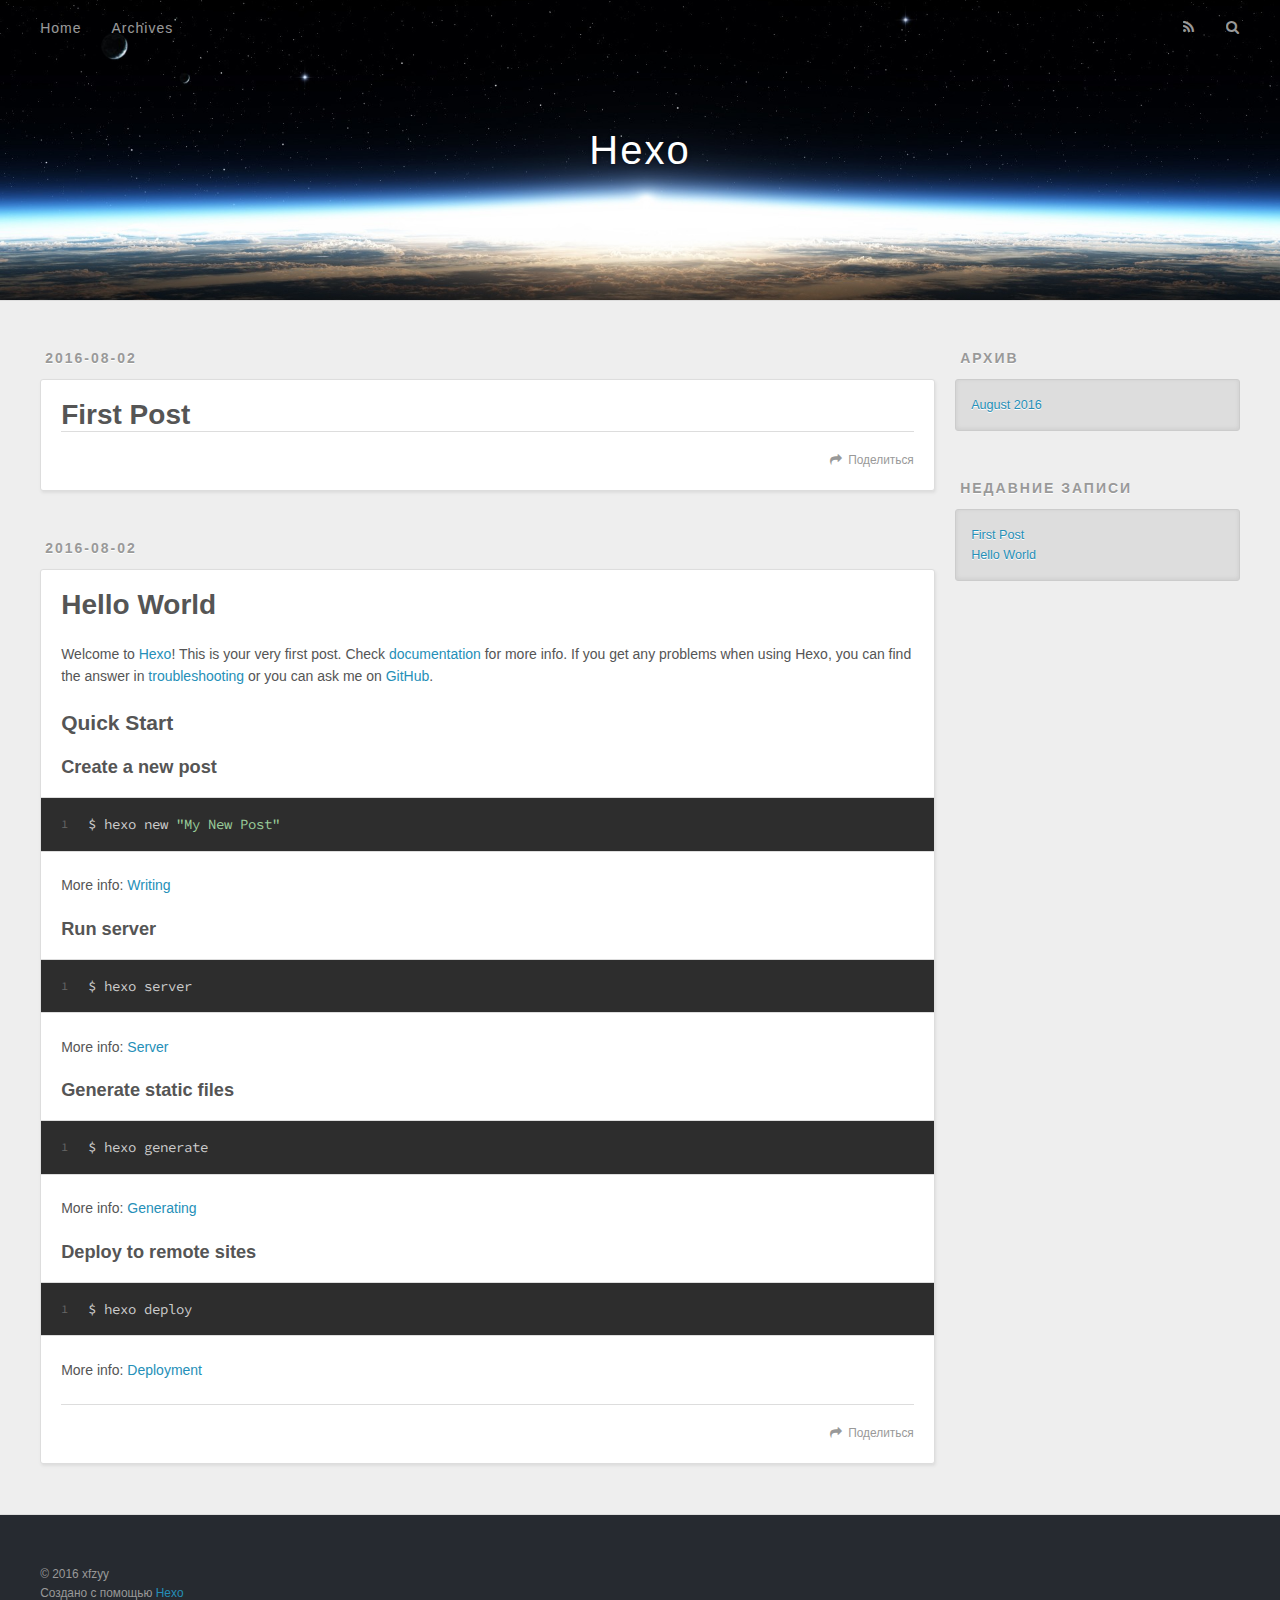
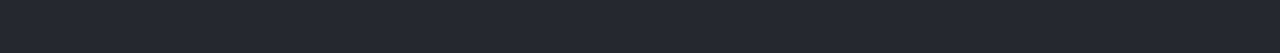
==== index.html @ 2593dc62 "Site updated: 2016-08-02 13:58:23" ====
<!DOCTYPE html>
<html>
<head>
  <meta charset="utf-8">
  
  <title>Hexo</title>
  <meta name="viewport" content="width=device-width, initial-scale=1, maximum-scale=1">
  <meta property="og:type" content="website">
<meta property="og:title" content="Hexo">
<meta property="og:url" content="http://yoursite.com/index.html">
<meta property="og:site_name" content="Hexo">
<meta name="twitter:card" content="summary">
<meta name="twitter:title" content="Hexo">
  
    <link rel="alternate" href="/atom.xml" title="Hexo" type="application/atom+xml">
  
  
    <link rel="icon" href="/favicon.png">
  
  
    <link href="//fonts.googleapis.com/css?family=Source+Code+Pro" rel="stylesheet" type="text/css">
  
  <link rel="stylesheet" href="/css/style.css">
  

</head>

<body>
  <div id="container">
    <div id="wrap">
      <header id="header">
  <div id="banner"></div>
  <div id="header-outer" class="outer">
    <div id="header-title" class="inner">
      <h1 id="logo-wrap">
        <a href="/" id="logo">Hexo</a>
      </h1>
      
    </div>
    <div id="header-inner" class="inner">
      <nav id="main-nav">
        <a id="main-nav-toggle" class="nav-icon"></a>
        
          <a class="main-nav-link" href="/">Home</a>
        
          <a class="main-nav-link" href="/archives">Archives</a>
        
      </nav>
      <nav id="sub-nav">
        
          <a id="nav-rss-link" class="nav-icon" href="/atom.xml" title="RSS-каналы"></a>
        
        <a id="nav-search-btn" class="nav-icon" title="Поиск"></a>
      </nav>
      <div id="search-form-wrap">
        <form action="//google.com/search" method="get" accept-charset="UTF-8" class="search-form"><input type="search" name="q" results="0" class="search-form-input" placeholder="Search"><button type="submit" class="search-form-submit">&#xF002;</button><input type="hidden" name="sitesearch" value="http://yoursite.com"></form>
      </div>
    </div>
  </div>
</header>
      <div class="outer">
        <section id="main">
  
    <article id="post-First-Post" class="article article-type-post" itemscope itemprop="blogPost">
  <div class="article-meta">
    <a href="/2016/08/02/First-Post/" class="article-date">
  <time datetime="2016-08-02T05:34:43.000Z" itemprop="datePublished">2016-08-02</time>
</a>
    
  </div>
  <div class="article-inner">
    
    
      <header class="article-header">
        
  
    <h1 itemprop="name">
      <a class="article-title" href="/2016/08/02/First-Post/">First Post</a>
    </h1>
  

      </header>
    
    <div class="article-entry" itemprop="articleBody">
      
        
      
    </div>
    <footer class="article-footer">
      <a data-url="http://yoursite.com/2016/08/02/First-Post/" data-id="cird1o08x00008ggmt2w1hhqx" class="article-share-link">Поделиться</a>
      
      
    </footer>
  </div>
  
</article>


  
    <article id="post-hello-world" class="article article-type-post" itemscope itemprop="blogPost">
  <div class="article-meta">
    <a href="/2016/08/02/hello-world/" class="article-date">
  <time datetime="2016-08-02T00:41:27.479Z" itemprop="datePublished">2016-08-02</time>
</a>
    
  </div>
  <div class="article-inner">
    
    
      <header class="article-header">
        
  
    <h1 itemprop="name">
      <a class="article-title" href="/2016/08/02/hello-world/">Hello World</a>
    </h1>
  

      </header>
    
    <div class="article-entry" itemprop="articleBody">
      
        <p>Welcome to <a href="https://hexo.io/" target="_blank" rel="external">Hexo</a>! This is your very first post. Check <a href="https://hexo.io/docs/" target="_blank" rel="external">documentation</a> for more info. If you get any problems when using Hexo, you can find the answer in <a href="https://hexo.io/docs/troubleshooting.html" target="_blank" rel="external">troubleshooting</a> or you can ask me on <a href="https://github.com/hexojs/hexo/issues" target="_blank" rel="external">GitHub</a>.</p>
<h2 id="Quick-Start"><a href="#Quick-Start" class="headerlink" title="Quick Start"></a>Quick Start</h2><h3 id="Create-a-new-post"><a href="#Create-a-new-post" class="headerlink" title="Create a new post"></a>Create a new post</h3><figure class="highlight bash"><table><tr><td class="gutter"><pre><div class="line">1</div></pre></td><td class="code"><pre><div class="line">$ hexo new <span class="string">"My New Post"</span></div></pre></td></tr></table></figure>
<p>More info: <a href="https://hexo.io/docs/writing.html" target="_blank" rel="external">Writing</a></p>
<h3 id="Run-server"><a href="#Run-server" class="headerlink" title="Run server"></a>Run server</h3><figure class="highlight bash"><table><tr><td class="gutter"><pre><div class="line">1</div></pre></td><td class="code"><pre><div class="line">$ hexo server</div></pre></td></tr></table></figure>
<p>More info: <a href="https://hexo.io/docs/server.html" target="_blank" rel="external">Server</a></p>
<h3 id="Generate-static-files"><a href="#Generate-static-files" class="headerlink" title="Generate static files"></a>Generate static files</h3><figure class="highlight bash"><table><tr><td class="gutter"><pre><div class="line">1</div></pre></td><td class="code"><pre><div class="line">$ hexo generate</div></pre></td></tr></table></figure>
<p>More info: <a href="https://hexo.io/docs/generating.html" target="_blank" rel="external">Generating</a></p>
<h3 id="Deploy-to-remote-sites"><a href="#Deploy-to-remote-sites" class="headerlink" title="Deploy to remote sites"></a>Deploy to remote sites</h3><figure class="highlight bash"><table><tr><td class="gutter"><pre><div class="line">1</div></pre></td><td class="code"><pre><div class="line">$ hexo deploy</div></pre></td></tr></table></figure>
<p>More info: <a href="https://hexo.io/docs/deployment.html" target="_blank" rel="external">Deployment</a></p>

      
    </div>
    <footer class="article-footer">
      <a data-url="http://yoursite.com/2016/08/02/hello-world/" data-id="cird1o09800018ggmag39aeqq" class="article-share-link">Поделиться</a>
      
      
    </footer>
  </div>
  
</article>


  

</section>
        
          <aside id="sidebar">
  
    

  
    

  
    
  
    
  <div class="widget-wrap">
    <h3 class="widget-title">Архив</h3>
    <div class="widget">
      <ul class="archive-list"><li class="archive-list-item"><a class="archive-list-link" href="/archives/2016/08/">August 2016</a></li></ul>
    </div>
  </div>


  
    
  <div class="widget-wrap">
    <h3 class="widget-title">Недавние записи</h3>
    <div class="widget">
      <ul>
        
          <li>
            <a href="/2016/08/02/First-Post/">First Post</a>
          </li>
        
          <li>
            <a href="/2016/08/02/hello-world/">Hello World</a>
          </li>
        
      </ul>
    </div>
  </div>

  
</aside>
        
      </div>
      <footer id="footer">
  
  <div class="outer">
    <div id="footer-info" class="inner">
      &copy; 2016 xfzyy<br>
      Создано с помощью <a href="http://hexo.io/" target="_blank">Hexo</a>
    </div>
  </div>
</footer>
    </div>
    <nav id="mobile-nav">
  
    <a href="/" class="mobile-nav-link">Home</a>
  
    <a href="/archives" class="mobile-nav-link">Archives</a>
  
</nav>
    

<script src="//ajax.googleapis.com/ajax/libs/jquery/2.0.3/jquery.min.js"></script>


  <link rel="stylesheet" href="/fancybox/jquery.fancybox.css">
  <script src="/fancybox/jquery.fancybox.pack.js"></script>


<script src="/js/script.js"></script>

  </div>
</body>
</html>
---- css/style.css ----
body {
  width: 100%;
}
body:before,
body:after {
  content: "";
  display: table;
}
body:after {
  clear: both;
}
html,
body,
div,
span,
applet,
object,
iframe,
h1,
h2,
h3,
h4,
h5,
h6,
p,
blockquote,
pre,
a,
abbr,
acronym,
address,
big,
cite,
code,
del,
dfn,
em,
img,
ins,
kbd,
q,
s,
samp,
small,
strike,
strong,
sub,
sup,
tt,
var,
dl,
dt,
dd,
ol,
ul,
li,
fieldset,
form,
label,
legend,
table,
caption,
tbody,
tfoot,
thead,
tr,
th,
td {
  margin: 0;
  padding: 0;
  border: 0;
  outline: 0;
  font-weight: inherit;
  font-style: inherit;
  font-family: inherit;
  font-size: 100%;
  vertical-align: baseline;
}
body {
  line-height: 1;
  color: #000;
  background: #fff;
}
ol,
ul {
  list-style: none;
}
table {
  border-collapse: separate;
  border-spacing: 0;
  vertical-align: middle;
}
caption,
th,
td {
  text-align: left;
  font-weight: normal;
  vertical-align: middle;
}
a img {
  border: none;
}
input,
button {
  margin: 0;
  padding: 0;
}
input::-moz-focus-inner,
button::-moz-focus-inner {
  border: 0;
  padding: 0;
}
@font-face {
  font-family: FontAwesome;
  font-style: normal;
  font-weight: normal;
  src: url("fonts/fontawesome-webfont.eot?v=#4.0.3");
  src: url("fonts/fontawesome-webfont.eot?#iefix&v=#4.0.3") format("embedded-opentype"), url("fonts/fontawesome-webfont.woff?v=#4.0.3") format("woff"), url("fonts/fontawesome-webfont.ttf?v=#4.0.3") format("truetype"), url("fonts/fontawesome-webfont.svg#fontawesomeregular?v=#4.0.3") format("svg");
}
html,
body,
#container {
  height: 100%;
}
body {
  background: #eee;
  font: 14px "Helvetica Neue", Helvetica, Arial, sans-serif;
  -webkit-text-size-adjust: 100%;
}
.outer {
  max-width: 1220px;
  margin: 0 auto;
  padding: 0 20px;
}
.outer:before,
.outer:after {
  content: "";
  display: table;
}
.outer:after {
  clear: both;
}
.inner {
  display: inline;
  float: left;
  width: 98.33333333333333%;
  margin: 0 0.833333333333333%;
}
.left,
.alignleft {
  float: left;
}
.right,
.alignright {
  float: right;
}
.clear {
  clear: both;
}
#container {
  position: relative;
}
.mobile-nav-on {
  overflow: hidden;
}
#wrap {
  height: 100%;
  width: 100%;
  position: absolute;
  top: 0;
  left: 0;
  -webkit-transition: 0.2s ease-out;
  -moz-transition: 0.2s ease-out;
  -ms-transition: 0.2s ease-out;
  transition: 0.2s ease-out;
  z-index: 1;
  background: #eee;
}
.mobile-nav-on #wrap {
  left: 280px;
}
@media screen and (min-width: 768px) {
  #main {
    display: inline;
    float: left;
    width: 73.33333333333333%;
    margin: 0 0.833333333333333%;
  }
}
.article-date,
.article-category-link,
.archive-year,
.widget-title {
  text-decoration: none;
  text-transform: uppercase;
  letter-spacing: 2px;
  color: #999;
  margin-bottom: 1em;
  margin-left: 5px;
  line-height: 1em;
  text-shadow: 0 1px #fff;
  font-weight: bold;
}
.article-inner,
.archive-article-inner {
  background: #fff;
  -webkit-box-shadow: 1px 2px 3px #ddd;
  box-shadow: 1px 2px 3px #ddd;
  border: 1px solid #ddd;
  -webkit-border-radius: 3px;
  border-radius: 3px;
}
.article-entry h1,
.widget h1 {
  font-size: 2em;
}
.article-entry h2,
.widget h2 {
  font-size: 1.5em;
}
.article-entry h3,
.widget h3 {
  font-size: 1.3em;
}
.article-entry h4,
.widget h4 {
  font-size: 1.2em;
}
.article-entry h5,
.widget h5 {
  font-size: 1em;
}
.article-entry h6,
.widget h6 {
  font-size: 1em;
  color: #999;
}
.article-entry hr,
.widget hr {
  border: 1px dashed #ddd;
}
.article-entry strong,
.widget strong {
  font-weight: bold;
}
.article-entry em,
.widget em,
.article-entry cite,
.widget cite {
  font-style: italic;
}
.article-entry sup,
.widget sup,
.article-entry sub,
.widget sub {
  font-size: 0.75em;
  line-height: 0;
  position: relative;
  vertical-align: baseline;
}
.article-entry sup,
.widget sup {
  top: -0.5em;
}
.article-entry sub,
.widget sub {
  bottom: -0.2em;
}
.article-entry small,
.widget small {
  font-size: 0.85em;
}
.article-entry acronym,
.widget acronym,
.article-entry abbr,
.widget abbr {
  border-bottom: 1px dotted;
}
.article-entry ul,
.widget ul,
.article-entry ol,
.widget ol,
.article-entry dl,
.widget dl {
  margin: 0 20px;
  line-height: 1.6em;
}
.article-entry ul ul,
.widget ul ul,
.article-entry ol ul,
.widget ol ul,
.article-entry ul ol,
.widget ul ol,
.article-entry ol ol,
.widget ol ol {
  margin-top: 0;
  margin-bottom: 0;
}
.article-entry ul,
.widget ul {
  list-style: disc;
}
.article-entry ol,
.widget ol {
  list-style: decimal;
}
.article-entry dt,
.widget dt {
  font-weight: bold;
}
#header {
  height: 300px;
  position: relative;
  border-bottom: 1px solid #ddd;
}
#header:before,
#header:after {
  content: "";
  position: absolute;
  left: 0;
  right: 0;
  height: 40px;
}
#header:before {
  top: 0;
  background: -webkit-linear-gradient(rgba(0,0,0,0.2), transparent);
  background: -moz-linear-gradient(rgba(0,0,0,0.2), transparent);
  background: -ms-linear-gradient(rgba(0,0,0,0.2), transparent);
  background: linear-gradient(rgba(0,0,0,0.2), transparent);
}
#header:after {
  bottom: 0;
  background: -webkit-linear-gradient(transparent, rgba(0,0,0,0.2));
  background: -moz-linear-gradient(transparent, rgba(0,0,0,0.2));
  background: -ms-linear-gradient(transparent, rgba(0,0,0,0.2));
  background: linear-gradient(transparent, rgba(0,0,0,0.2));
}
#header-outer {
  height: 100%;
  position: relative;
}
#header-inner {
  position: relative;
  overflow: hidden;
}
#banner {
  position: absolute;
  top: 0;
  left: 0;
  width: 100%;
  height: 100%;
  background: url("images/banner.jpg") center #000;
  -webkit-background-size: cover;
  -moz-background-size: cover;
  background-size: cover;
  z-index: -1;
}
#header-title {
  text-align: center;
  height: 40px;
  position: absolute;
  top: 50%;
  left: 0;
  margin-top: -20px;
}
#logo,
#subtitle {
  text-decoration: none;
  color: #fff;
  font-weight: 300;
  text-shadow: 0 1px 4px rgba(0,0,0,0.3);
}
#logo {
  font-size: 40px;
  line-height: 40px;
  letter-spacing: 2px;
}
#subtitle {
  font-size: 16px;
  line-height: 16px;
  letter-spacing: 1px;
}
#subtitle-wrap {
  margin-top: 16px;
}
#main-nav {
  float: left;
  margin-left: -15px;
}
.nav-icon,
.main-nav-link {
  float: left;
  color: #fff;
  opacity: 0.6;
  text-decoration: none;
  text-shadow: 0 1px rgba(0,0,0,0.2);
  -webkit-transition: opacity 0.2s;
  -moz-transition: opacity 0.2s;
  -ms-transition: opacity 0.2s;
  transition: opacity 0.2s;
  display: block;
  padding: 20px 15px;
}
.nav-icon:hover,
.main-nav-link:hover {
  opacity: 1;
}
.nav-icon {
  font-family: FontAwesome;
  text-align: center;
  font-size: 14px;
  width: 14px;
  height: 14px;
  padding: 20px 15px;
  position: relative;
  cursor: pointer;
}
.main-nav-link {
  font-weight: 300;
  letter-spacing: 1px;
}
@media screen and (max-width: 479px) {
  .main-nav-link {
    display: none;
  }
}
#main-nav-toggle {
  display: none;
}
#main-nav-toggle:before {
  content: "\f0c9";
}
@media screen and (max-width: 479px) {
  #main-nav-toggle {
    display: block;
  }
}
#sub-nav {
  float: right;
  margin-right: -15px;
}
#nav-rss-link:before {
  content: "\f09e";
}
#nav-search-btn:before {
  content: "\f002";
}
#search-form-wrap {
  position: absolute;
  top: 15px;
  width: 150px;
  height: 30px;
  right: -150px;
  opacity: 0;
  -webkit-transition: 0.2s ease-out;
  -moz-transition: 0.2s ease-out;
  -ms-transition: 0.2s ease-out;
  transition: 0.2s ease-out;
}
#search-form-wrap.on {
  opacity: 1;
  right: 0;
}
@media screen and (max-width: 479px) {
  #search-form-wrap {
    width: 100%;
    right: -100%;
  }
}
.search-form {
  position: absolute;
  top: 0;
  left: 0;
  right: 0;
  background: #fff;
  padding: 5px 15px;
  -webkit-border-radius: 15px;
  border-radius: 15px;
  -webkit-box-shadow: 0 0 10px rgba(0,0,0,0.3);
  box-shadow: 0 0 10px rgba(0,0,0,0.3);
}
.search-form-input {
  border: none;
  background: none;
  color: #555;
  width: 100%;
  font: 13px "Helvetica Neue", Helvetica, Arial, sans-serif;
  outline: none;
}
.search-form-input::-webkit-search-results-decoration,
.search-form-input::-webkit-search-cancel-button {
  -webkit-appearance: none;
}
.search-form-submit {
  position: absolute;
  top: 50%;
  right: 10px;
  margin-top: -7px;
  font: 13px FontAwesome;
  border: none;
  background: none;
  color: #bbb;
  cursor: pointer;
}
.search-form-submit:hover,
.search-form-submit:focus {
  color: #777;
}
.article {
  margin: 50px 0;
}
.article-inner {
  overflow: hidden;
}
.article-meta:before,
.article-meta:after {
  content: "";
  display: table;
}
.article-meta:after {
  clear: both;
}
.article-date {
  float: left;
}
.article-category {
  float: left;
  line-height: 1em;
  color: #ccc;
  text-shadow: 0 1px #fff;
  margin-left: 8px;
}
.article-category:before {
  content: "\2022";
}
.article-category-link {
  margin: 0 12px 1em;
}
.article-header {
  padding: 20px 20px 0;
}
.article-title {
  text-decoration: none;
  font-size: 2em;
  font-weight: bold;
  color: #555;
  line-height: 1.1em;
  -webkit-transition: color 0.2s;
  -moz-transition: color 0.2s;
  -ms-transition: color 0.2s;
  transition: color 0.2s;
}
a.article-title:hover {
  color: #258fb8;
}
.article-entry {
  color: #555;
  padding: 0 20px;
}
.article-entry:before,
.article-entry:after {
  content: "";
  display: table;
}
.article-entry:after {
  clear: both;
}
.article-entry p,
.article-entry table {
  line-height: 1.6em;
  margin: 1.6em 0;
}
.article-entry h1,
.article-entry h2,
.article-entry h3,
.article-entry h4,
.article-entry h5,
.article-entry h6 {
  font-weight: bold;
}
.article-entry h1,
.article-entry h2,
.article-entry h3,
.article-entry h4,
.article-entry h5,
.article-entry h6 {
  line-height: 1.1em;
  margin: 1.1em 0;
}
.article-entry a {
  color: #258fb8;
  text-decoration: none;
}
.article-entry a:hover {
  text-decoration: underline;
}
.article-entry ul,
.article-entry ol,
.article-entry dl {
  margin-top: 1.6em;
  margin-bottom: 1.6em;
}
.article-entry img,
.article-entry video {
  max-width: 100%;
  height: auto;
  display: block;
  margin: auto;
}
.article-entry iframe {
  border: none;
}
.article-entry table {
  width: 100%;
  border-collapse: collapse;
  border-spacing: 0;
}
.article-entry th {
  font-weight: bold;
  border-bottom: 3px solid #ddd;
  padding-bottom: 0.5em;
}
.article-entry td {
  border-bottom: 1px solid #ddd;
  padding: 10px 0;
}
.article-entry blockquote {
  font-family: Georgia, "Times New Roman", serif;
  font-size: 1.4em;
  margin: 1.6em 20px;
  text-align: center;
}
.article-entry blockquote footer {
  font-size: 14px;
  margin: 1.6em 0;
  font-family: "Helvetica Neue", Helvetica, Arial, sans-serif;
}
.article-entry blockquote footer cite:before {
  content: "—";
  padding: 0 0.5em;
}
.article-entry .pullquote {
  text-align: left;
  width: 45%;
  margin: 0;
}
.article-entry .pullquote.left {
  margin-left: 0.5em;
  margin-right: 1em;
}
.article-entry .pullquote.right {
  margin-right: 0.5em;
  margin-left: 1em;
}
.article-entry .caption {
  color: #999;
  display: block;
  font-size: 0.9em;
  margin-top: 0.5em;
  position: relative;
  text-align: center;
}
.article-entry .video-container {
  position: relative;
  padding-top: 56.25%;
  height: 0;
  overflow: hidden;
}
.article-entry .video-container iframe,
.article-entry .video-container object,
.article-entry .video-container embed {
  position: absolute;
  top: 0;
  left: 0;
  width: 100%;
  height: 100%;
  margin-top: 0;
}
.article-more-link a {
  display: inline-block;
  line-height: 1em;
  padding: 6px 15px;
  -webkit-border-radius: 15px;
  border-radius: 15px;
  background: #eee;
  color: #999;
  text-shadow: 0 1px #fff;
  text-decoration: none;
}
.article-more-link a:hover {
  background: #258fb8;
  color: #fff;
  text-decoration: none;
  text-shadow: 0 1px #1e7293;
}
.article-footer {
  font-size: 0.85em;
  line-height: 1.6em;
  border-top: 1px solid #ddd;
  padding-top: 1.6em;
  margin: 0 20px 20px;
}
.article-footer:before,
.article-footer:after {
  content: "";
  display: table;
}
.article-footer:after {
  clear: both;
}
.article-footer a {
  color: #999;
  text-decoration: none;
}
.article-footer a:hover {
  color: #555;
}
.article-tag-list-item {
  float: left;
  margin-right: 10px;
}
.article-tag-list-link:before {
  content: "#";
}
.article-comment-link {
  float: right;
}
.article-comment-link:before {
  content: "\f075";
  font-family: FontAwesome;
  padding-right: 8px;
}
.article-share-link {
  cursor: pointer;
  float: right;
  margin-left: 20px;
}
.article-share-link:before {
  content: "\f064";
  font-family: FontAwesome;
  padding-right: 6px;
}
#article-nav {
  position: relative;
}
#article-nav:before,
#article-nav:after {
  content: "";
  display: table;
}
#article-nav:after {
  clear: both;
}
@media screen and (min-width: 768px) {
  #article-nav {
    margin: 50px 0;
  }
  #article-nav:before {
    width: 8px;
    height: 8px;
    position: absolute;
    top: 50%;
    left: 50%;
    margin-top: -4px;
    margin-left: -4px;
    content: "";
    -webkit-border-radius: 50%;
    border-radius: 50%;
    background: #ddd;
    -webkit-box-shadow: 0 1px 2px #fff;
    box-shadow: 0 1px 2px #fff;
  }
}
.article-nav-link-wrap {
  text-decoration: none;
  text-shadow: 0 1px #fff;
  color: #999;
  -webkit-box-sizing: border-box;
  -moz-box-sizing: border-box;
  box-sizing: border-box;
  margin-top: 50px;
  text-align: center;
  display: block;
}
.article-nav-link-wrap:hover {
  color: #555;
}
@media screen and (min-width: 768px) {
  .article-nav-link-wrap {
    width: 50%;
    margin-top: 0;
  }
}
@media screen and (min-width: 768px) {
  #article-nav-newer {
    float: left;
    text-align: right;
    padding-right: 20px;
  }
}
@media screen and (min-width: 768px) {
  #article-nav-older {
    float: right;
    text-align: left;
    padding-left: 20px;
  }
}
.article-nav-caption {
  text-transform: uppercase;
  letter-spacing: 2px;
  color: #ddd;
  line-height: 1em;
  font-weight: bold;
}
#article-nav-newer .article-nav-caption {
  margin-right: -2px;
}
.article-nav-title {
  font-size: 0.85em;
  line-height: 1.6em;
  margin-top: 0.5em;
}
.article-share-box {
  position: absolute;
  display: none;
  background: #fff;
  -webkit-box-shadow: 1px 2px 10px rgba(0,0,0,0.2);
  box-shadow: 1px 2px 10px rgba(0,0,0,0.2);
  -webkit-border-radius: 3px;
  border-radius: 3px;
  margin-left: -145px;
  overflow: hidden;
  z-index: 1;
}
.article-share-box.on {
  display: block;
}
.article-share-input {
  width: 100%;
  background: none;
  -webkit-box-sizing: border-box;
  -moz-box-sizing: border-box;
  box-sizing: border-box;
  font: 14px "Helvetica Neue", Helvetica, Arial, sans-serif;
  padding: 0 15px;
  color: #555;
  outline: none;
  border: 1px solid #ddd;
  -webkit-border-radius: 3px 3px 0 0;
  border-radius: 3px 3px 0 0;
  height: 36px;
  line-height: 36px;
}
.article-share-links {
  background: #eee;
}
.article-share-links:before,
.article-share-links:after {
  content: "";
  display: table;
}
.article-share-links:after {
  clear: both;
}
.article-share-twitter,
.article-share-facebook,
.article-share-pinterest,
.article-share-google {
  width: 50px;
  height: 36px;
  display: block;
  float: left;
  position: relative;
  color: #999;
  text-shadow: 0 1px #fff;
}
.article-share-twitter:before,
.article-share-facebook:before,
.article-share-pinterest:before,
.article-share-google:before {
  font-size: 20px;
  font-family: FontAwesome;
  width: 20px;
  height: 20px;
  position: absolute;
  top: 50%;
  left: 50%;
  margin-top: -10px;
  margin-left: -10px;
  text-align: center;
}
.article-share-twitter:hover,
.article-share-facebook:hover,
.article-share-pinterest:hover,
.article-share-google:hover {
  color: #fff;
}
.article-share-twitter:before {
  content: "\f099";
}
.article-share-twitter:hover {
  background: #00aced;
  text-shadow: 0 1px #008abe;
}
.article-share-facebook:before {
  content: "\f09a";
}
.article-share-facebook:hover {
  background: #3b5998;
  text-shadow: 0 1px #2f477a;
}
.article-share-pinterest:before {
  content: "\f0d2";
}
.article-share-pinterest:hover {
  background: #cb2027;
  text-shadow: 0 1px #a21a1f;
}
.article-share-google:before {
  content: "\f0d5";
}
.article-share-google:hover {
  background: #dd4b39;
  text-shadow: 0 1px #be3221;
}
.article-gallery {
  background: #000;
  position: relative;
}
.article-gallery-photos {
  position: relative;
  overflow: hidden;
}
.article-gallery-img {
  display: none;
  max-width: 100%;
}
.article-gallery-img:first-child {
  display: block;
}
.article-gallery-img.loaded {
  position: absolute;
  display: block;
}
.article-gallery-img img {
  display: block;
  max-width: 100%;
  margin: 0 auto;
}
#comments {
  background: #fff;
  -webkit-box-shadow: 1px 2px 3px #ddd;
  box-shadow: 1px 2px 3px #ddd;
  padding: 20px;
  border: 1px solid #ddd;
  -webkit-border-radius: 3px;
  border-radius: 3px;
  margin: 50px 0;
}
#comments a {
  color: #258fb8;
}
.archives-wrap {
  margin: 50px 0;
}
.archives:before,
.archives:after {
  content: "";
  display: table;
}
.archives:after {
  clear: both;
}
.archive-year-wrap {
  margin-bottom: 1em;
}
.archives {
  -webkit-column-gap: 10px;
  -moz-column-gap: 10px;
  column-gap: 10px;
}
@media screen and (min-width: 480px) and (max-width: 767px) {
  .archives {
    -webkit-column-count: 2;
    -moz-column-count: 2;
    column-count: 2;
  }
}
@media screen and (min-width: 768px) {
  .archives {
    -webkit-column-count: 3;
    -moz-column-count: 3;
    column-count: 3;
  }
}
.archive-article {
  -webkit-column-break-inside: avoid;
  page-break-inside: avoid;
  overflow: hidden;
  break-inside: avoid-column;
}
.archive-article-inner {
  padding: 10px;
  margin-bottom: 15px;
}
.archive-article-title {
  text-decoration: none;
  font-weight: bold;
  color: #555;
  -webkit-transition: color 0.2s;
  -moz-transition: color 0.2s;
  -ms-transition: color 0.2s;
  transition: color 0.2s;
  line-height: 1.6em;
}
.archive-article-title:hover {
  color: #258fb8;
}
.archive-article-footer {
  margin-top: 1em;
}
.archive-article-date {
  color: #999;
  text-decoration: none;
  font-size: 0.85em;
  line-height: 1em;
  margin-bottom: 0.5em;
  display: block;
}
#page-nav {
  margin: 50px auto;
  background: #fff;
  -webkit-box-shadow: 1px 2px 3px #ddd;
  box-shadow: 1px 2px 3px #ddd;
  border: 1px solid #ddd;
  -webkit-border-radius: 3px;
  border-radius: 3px;
  text-align: center;
  color: #999;
  overflow: hidden;
}
#page-nav:before,
#page-nav:after {
  content: "";
  display: table;
}
#page-nav:after {
  clear: both;
}
#page-nav a,
#page-nav span {
  padding: 10px 20px;
  line-height: 1;
  height: 2ex;
}
#page-nav a {
  color: #999;
  text-decoration: none;
}
#page-nav a:hover {
  background: #999;
  color: #fff;
}
#page-nav .prev {
  float: left;
}
#page-nav .next {
  float: right;
}
#page-nav .page-number {
  display: inline-block;
}
@media screen and (max-width: 479px) {
  #page-nav .page-number {
    display: none;
  }
}
#page-nav .current {
  color: #555;
  font-weight: bold;
}
#page-nav .space {
  color: #ddd;
}
#footer {
  background: #262a30;
  padding: 50px 0;
  border-top: 1px solid #ddd;
  color: #999;
}
#footer a {
  color: #258fb8;
  text-decoration: none;
}
#footer a:hover {
  text-decoration: underline;
}
#footer-info {
  line-height: 1.6em;
  font-size: 0.85em;
}
.article-entry pre,
.article-entry .highlight {
  background: #2d2d2d;
  margin: 0 -20px;
  padding: 15px 20px;
  border-style: solid;
  border-color: #ddd;
  border-width: 1px 0;
  overflow: auto;
  color: #ccc;
  line-height: 22.400000000000002px;
}
.article-entry .highlight .gutter pre,
.article-entry .gist .gist-file .gist-data .line-numbers {
  color: #666;
  font-size: 0.85em;
}
.article-entry pre,
.article-entry code {
  font-family: "Source Code Pro", Consolas, Monaco, Menlo, Consolas, monospace;
}
.article-entry code {
  background: #eee;
  text-shadow: 0 1px #fff;
  padding: 0 0.3em;
}
.article-entry pre code {
  background: none;
  text-shadow: none;
  padding: 0;
}
.article-entry .highlight pre {
  border: none;
  margin: 0;
  padding: 0;
}
.article-entry .highlight table {
  margin: 0;
  width: auto;
}
.article-entry .highlight td {
  border: none;
  padding: 0;
}
.article-entry .highlight figcaption {
  font-size: 0.85em;
  color: #999;
  line-height: 1em;
  margin-bottom: 1em;
}
.article-entry .highlight figcaption:before,
.article-entry .highlight figcaption:after {
  content: "";
  display: table;
}
.article-entry .highlight figcaption:after {
  clear: both;
}
.article-entry .highlight figcaption a {
  float: right;
}
.article-entry .highlight .gutter pre {
  text-align: right;
  padding-right: 20px;
}
.article-entry .highlight .line {
  height: 22.400000000000002px;
}
.article-entry .highlight .line.marked {
  background: #515151;
}
.article-entry .gist {
  margin: 0 -20px;
  border-style: solid;
  border-color: #ddd;
  border-width: 1px 0;
  background: #2d2d2d;
  padding: 15px 20px 15px 0;
}
.article-entry .gist .gist-file {
  border: none;
  font-family: "Source Code Pro", Consolas, Monaco, Menlo, Consolas, monospace;
  margin: 0;
}
.article-entry .gist .gist-file .gist-data {
  background: none;
  border: none;
}
.article-entry .gist .gist-file .gist-data .line-numbers {
  background: none;
  border: none;
  padding: 0 20px 0 0;
}
.article-entry .gist .gist-file .gist-data .line-data {
  padding: 0 !important;
}
.article-entry .gist .gist-file .highlight {
  margin: 0;
  padding: 0;
  border: none;
}
.article-entry .gist .gist-file .gist-meta {
  background: #2d2d2d;
  color: #999;
  font: 0.85em "Helvetica Neue", Helvetica, Arial, sans-serif;
  text-shadow: 0 0;
  padding: 0;
  margin-top: 1em;
  margin-left: 20px;
}
.article-entry .gist .gist-file .gist-meta a {
  color: #258fb8;
  font-weight: normal;
}
.article-entry .gist .gist-file .gist-meta a:hover {
  text-decoration: underline;
}
pre .comment,
pre .title {
  color: #999;
}
pre .variable,
pre .attribute,
pre .tag,
pre .regexp,
pre .ruby .constant,
pre .xml .tag .title,
pre .xml .pi,
pre .xml .doctype,
pre .html .doctype,
pre .css .id,
pre .css .class,
pre .css .pseudo {
  color: #f2777a;
}
pre .number,
pre .preprocessor,
pre .built_in,
pre .literal,
pre .params,
pre .constant {
  color: #f99157;
}
pre .class,
pre .ruby .class .title,
pre .css .rules .attribute {
  color: #9c9;
}
pre .string,
pre .value,
pre .inheritance,
pre .header,
pre .ruby .symbol,
pre .xml .cdata {
  color: #9c9;
}
pre .css .hexcolor {
  color: #6cc;
}
pre .function,
pre .python .decorator,
pre .python .title,
pre .ruby .function .title,
pre .ruby .title .keyword,
pre .perl .sub,
pre .javascript .title,
pre .coffeescript .title {
  color: #69c;
}
pre .keyword,
pre .javascript .function {
  color: #c9c;
}
@media screen and (max-width: 479px) {
  #mobile-nav {
    position: absolute;
    top: 0;
    left: 0;
    width: 280px;
    height: 100%;
    background: #191919;
    border-right: 1px solid #fff;
  }
}
@media screen and (max-width: 479px) {
  .mobile-nav-link {
    display: block;
    color: #999;
    text-decoration: none;
    padding: 15px 20px;
    font-weight: bold;
  }
  .mobile-nav-link:hover {
    color: #fff;
  }
}
@media screen and (min-width: 768px) {
  #sidebar {
    display: inline;
    float: left;
    width: 23.333333333333332%;
    margin: 0 0.833333333333333%;
  }
}
.widget-wrap {
  margin: 50px 0;
}
.widget {
  color: #777;
  text-shadow: 0 1px #fff;
  background: #ddd;
  -webkit-box-shadow: 0 -1px 4px #ccc inset;
  box-shadow: 0 -1px 4px #ccc inset;
  border: 1px solid #ccc;
  padding: 15px;
  -webkit-border-radius: 3px;
  border-radius: 3px;
}
.widget a {
  color: #258fb8;
  text-decoration: none;
}
.widget a:hover {
  text-decoration: underline;
}
.widget ul ul,
.widget ol ul,
.widget dl ul,
.widget ul ol,
.widget ol ol,
.widget dl ol,
.widget ul dl,
.widget ol dl,
.widget dl dl {
  margin-left: 15px;
  list-style: disc;
}
.widget {
  line-height: 1.6em;
  word-wrap: break-word;
  font-size: 0.9em;
}
.widget ul,
.widget ol {
  list-style: none;
  margin: 0;
}
.widget ul ul,
.widget ol ul,
.widget ul ol,
.widget ol ol {
  margin: 0 20px;
}
.widget ul ul,
.widget ol ul {
  list-style: disc;
}
.widget ul ol,
.widget ol ol {
  list-style: decimal;
}
.category-list-count,
.tag-list-count,
.archive-list-count {
  padding-left: 5px;
  color: #999;
  font-size: 0.85em;
}
.category-list-count:before,
.tag-list-count:before,
.archive-list-count:before {
  content: "(";
}
.category-list-count:after,
.tag-list-count:after,
.archive-list-count:after {
  content: ")";
}
.tagcloud a {
  margin-right: 5px;
  display: inline-block;
}
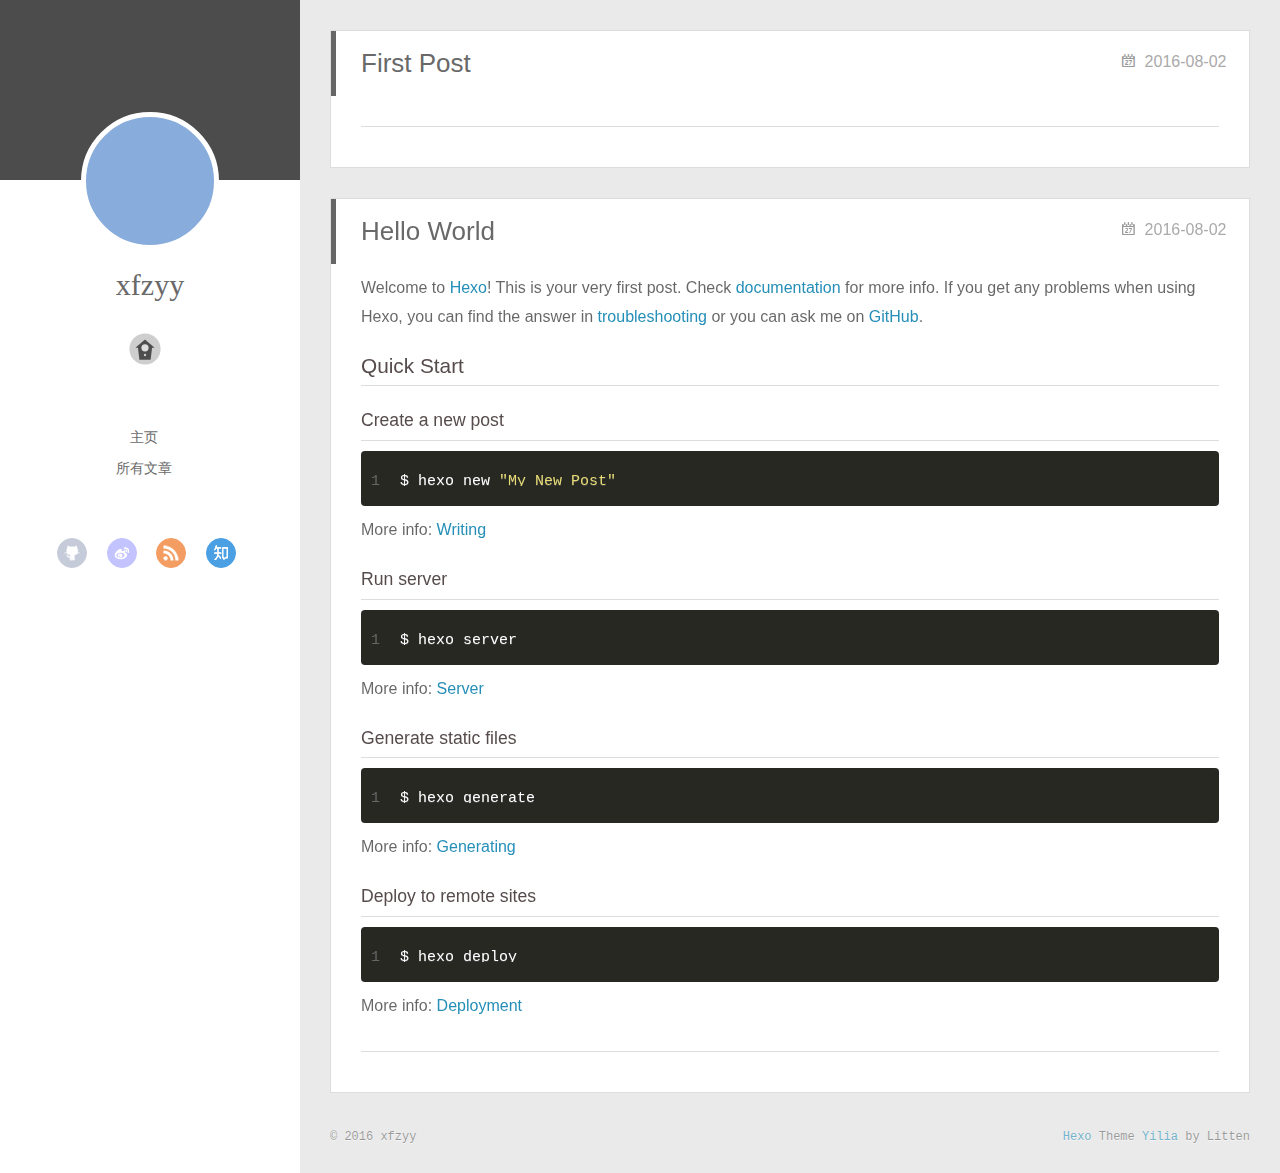
==== commit 6e6a293a: "Site updated: 2016-08-02 14:45:58" ====
--- a/index.html
+++ b/index.html
@@ -3,6 +3,7 @@
 <head>
   <meta charset="utf-8">
   
+  <meta http-equiv="X-UA-Compatible" content="IE=edge" >
   <title>Hexo</title>
   <meta name="viewport" content="width=device-width, initial-scale=1, maximum-scale=1">
   <meta property="og:type" content="website">
@@ -12,63 +13,199 @@
 <meta name="twitter:card" content="summary">
 <meta name="twitter:title" content="Hexo">
   
-    <link rel="alternate" href="/atom.xml" title="Hexo" type="application/atom+xml">
-  
-  
-    <link rel="icon" href="/favicon.png">
-  
-  
-    <link href="//fonts.googleapis.com/css?family=Source+Code+Pro" rel="stylesheet" type="text/css">
+    <link rel="alternative" href="/atom.xml" title="Hexo" type="application/atom+xml">
+  
+  
+    <link rel="icon" href="//favicon.png">
   
   <link rel="stylesheet" href="/css/style.css">
-  
-
 </head>
 
 <body>
   <div id="container">
-    <div id="wrap">
-      <header id="header">
-  <div id="banner"></div>
-  <div id="header-outer" class="outer">
-    <div id="header-title" class="inner">
-      <h1 id="logo-wrap">
-        <a href="/" id="logo">Hexo</a>
-      </h1>
-      
-    </div>
-    <div id="header-inner" class="inner">
-      <nav id="main-nav">
-        <a id="main-nav-toggle" class="nav-icon"></a>
-        
-          <a class="main-nav-link" href="/">Home</a>
-        
-          <a class="main-nav-link" href="/archives">Archives</a>
-        
-      </nav>
-      <nav id="sub-nav">
-        
-          <a id="nav-rss-link" class="nav-icon" href="/atom.xml" title="RSS-каналы"></a>
-        
-        <a id="nav-search-btn" class="nav-icon" title="Поиск"></a>
-      </nav>
-      <div id="search-form-wrap">
-        <form action="//google.com/search" method="get" accept-charset="UTF-8" class="search-form"><input type="search" name="q" results="0" class="search-form-input" placeholder="Search"><button type="submit" class="search-form-submit">&#xF002;</button><input type="hidden" name="sitesearch" value="http://yoursite.com"></form>
-      </div>
-    </div>
-  </div>
-</header>
-      <div class="outer">
-        <section id="main">
+    <div class="left-col">
+    <div class="overlay"></div>
+<div class="intrude-less">
+	<header id="header" class="inner">
+		<a href="/" class="profilepic">
+			
+			<img lazy-src="0" class="js-avatar">
+			
+		</a>
+
+		<hgroup>
+		  <h1 class="header-author"><a href="/">xfzyy</a></h1>
+		</hgroup>
+
+		
+
+		
+			<div class="switch-btn">
+				<div class="icon">
+					<div class="icon-ctn">
+						<div class="icon-wrap icon-house" data-idx="0">
+							<div class="birdhouse"></div>
+							<div class="birdhouse_holes"></div>
+						</div>
+						<div class="icon-wrap icon-ribbon hide" data-idx="1">
+							<div class="ribbon"></div>
+						</div>
+						
+						<div class="icon-wrap icon-link hide" data-idx="2">
+							<div class="loopback_l"></div>
+							<div class="loopback_r"></div>
+						</div>
+						
+						
+						<div class="icon-wrap icon-me hide" data-idx="3">
+							<div class="user"></div>
+							<div class="shoulder"></div>
+						</div>
+						
+					</div>
+					
+				</div>
+				<div class="tips-box hide">
+					<div class="tips-arrow"></div>
+					<ul class="tips-inner">
+						<li>Menu</li>
+						<li>Tags</li>
+						
+						<li>Links</li>
+						
+						
+						<li>Über</li>
+						
+					</ul>
+				</div>
+			</div>
+		
+
+		<div class="switch-area">
+			<div class="switch-wrap">
+				<section class="switch-part switch-part1">
+					<nav class="header-menu">
+						<ul>
+						
+							<li><a href="/">主页</a></li>
+				        
+							<li><a href="/archives">所有文章</a></li>
+				        
+						</ul>
+					</nav>
+					<nav class="header-nav">
+						<div class="social">
+							
+								<a class="github" target="_blank" href="#" title="github">github</a>
+					        
+								<a class="weibo" target="_blank" href="#" title="weibo">weibo</a>
+					        
+								<a class="rss" target="_blank" href="#" title="rss">rss</a>
+					        
+								<a class="zhihu" target="_blank" href="#" title="zhihu">zhihu</a>
+					        
+						</div>
+					</nav>
+				</section>
+				
+				
+				<section class="switch-part switch-part2">
+					<div class="widget tagcloud" id="js-tagcloud">
+						
+					</div>
+				</section>
+				
+				
+				
+				<section class="switch-part switch-part3">
+					<div id="js-friends">
+					
+			          <a target="_blank" class="main-nav-link switch-friends-link" href="http://localhost:4000/">奥巴马的博客</a>
+			        
+			          <a target="_blank" class="main-nav-link switch-friends-link" href="http://localhost:4000/">卡卡的美丽传说</a>
+			        
+			          <a target="_blank" class="main-nav-link switch-friends-link" href="http://localhost:4000/">本泽马的博客</a>
+			        
+			          <a target="_blank" class="main-nav-link switch-friends-link" href="http://localhost:4000/">吉格斯的博客</a>
+			        
+			          <a target="_blank" class="main-nav-link switch-friends-link" href="http://localhost:4000/">习大大大不同</a>
+			        
+			          <a target="_blank" class="main-nav-link switch-friends-link" href="http://localhost:4000/">托蒂的博客</a>
+			        
+			        </div>
+				</section>
+				
+
+				
+				
+				<section class="switch-part switch-part4">
+				
+					<div id="js-aboutme">我是谁，我从哪里来，我到哪里去？我就是我，是颜色不一样的吃货…</div>
+				</section>
+				
+			</div>
+		</div>
+	</header>				
+</div>
+
+    </div>
+    <div class="mid-col">
+      <nav id="mobile-nav">
+  	<div class="overlay">
+  		<div class="slider-trigger"></div>
+  		<h1 class="header-author js-mobile-header hide">xfzyy</h1>
+  	</div>
+	<div class="intrude-less">
+		<header id="header" class="inner">
+			<div class="profilepic">
+				
+					<img lazy-src="0" class="js-avatar">
+				
+			</div>
+			<hgroup>
+			  <h1 class="header-author">xfzyy</h1>
+			</hgroup>
+			
+			<nav class="header-menu">
+				<ul>
+				
+					<li><a href="/">主页</a></li>
+		        
+					<li><a href="/archives">所有文章</a></li>
+		        
+		        <div class="clearfix"></div>
+				</ul>
+			</nav>
+			<nav class="header-nav">
+				<div class="social">
+					
+						<a class="github" target="_blank" href="#" title="github">github</a>
+			        
+						<a class="weibo" target="_blank" href="#" title="weibo">weibo</a>
+			        
+						<a class="rss" target="_blank" href="#" title="rss">rss</a>
+			        
+						<a class="zhihu" target="_blank" href="#" title="zhihu">zhihu</a>
+			        
+				</div>
+			</nav>
+		</header>				
+	</div>
+</nav>
+
+      <div class="body-wrap">
   
     <article id="post-First-Post" class="article article-type-post" itemscope itemprop="blogPost">
-  <div class="article-meta">
-    <a href="/2016/08/02/First-Post/" class="article-date">
-  <time datetime="2016-08-02T05:34:43.000Z" itemprop="datePublished">2016-08-02</time>
+  
+    <div class="article-meta">
+      <a href="/2016/08/02/First-Post/" class="article-date">
+  	<time datetime="2016-08-02T05:34:43.000Z" itemprop="datePublished">2016-08-02</time>
 </a>
-    
-  </div>
+    </div>
+  
   <div class="article-inner">
+    
+      <input type="hidden" class="isFancy" />
     
     
       <header class="article-header">
@@ -80,31 +217,47 @@
   
 
       </header>
+      
     
     <div class="article-entry" itemprop="articleBody">
       
         
       
     </div>
-    <footer class="article-footer">
-      <a data-url="http://yoursite.com/2016/08/02/First-Post/" data-id="cird1o08x00008ggmt2w1hhqx" class="article-share-link">Поделиться</a>
-      
-      
-    </footer>
+    
+    <div class="article-info article-info-index">
+      
+      
+      
+
+      
+      <div class="clearfix"></div>
+    </div>
+    
   </div>
   
 </article>
 
 
+
+
+
+
+
+
+
   
     <article id="post-hello-world" class="article article-type-post" itemscope itemprop="blogPost">
-  <div class="article-meta">
-    <a href="/2016/08/02/hello-world/" class="article-date">
-  <time datetime="2016-08-02T00:41:27.479Z" itemprop="datePublished">2016-08-02</time>
+  
+    <div class="article-meta">
+      <a href="/2016/08/02/hello-world/" class="article-date">
+  	<time datetime="2016-08-02T00:41:27.479Z" itemprop="datePublished">2016-08-02</time>
 </a>
-    
-  </div>
+    </div>
+  
   <div class="article-inner">
+    
+      <input type="hidden" class="isFancy" />
     
     
       <header class="article-header">
@@ -116,6 +269,7 @@
   
 
       </header>
+      
     
     <div class="article-entry" itemprop="articleBody">
       
@@ -131,89 +285,90 @@
 
       
     </div>
-    <footer class="article-footer">
-      <a data-url="http://yoursite.com/2016/08/02/hello-world/" data-id="cird1o09800018ggmag39aeqq" class="article-share-link">Поделиться</a>
-      
-      
-    </footer>
+    
+    <div class="article-info article-info-index">
+      
+      
+      
+
+      
+      <div class="clearfix"></div>
+    </div>
+    
   </div>
   
 </article>
 
 
-  
-
-</section>
-        
-          <aside id="sidebar">
-  
-    
-
-  
-    
-
-  
-    
-  
-    
-  <div class="widget-wrap">
-    <h3 class="widget-title">Архив</h3>
-    <div class="widget">
-      <ul class="archive-list"><li class="archive-list-item"><a class="archive-list-link" href="/archives/2016/08/">August 2016</a></li></ul>
-    </div>
-  </div>
-
-
-  
-    
-  <div class="widget-wrap">
-    <h3 class="widget-title">Недавние записи</h3>
-    <div class="widget">
-      <ul>
-        
-          <li>
-            <a href="/2016/08/02/First-Post/">First Post</a>
-          </li>
-        
-          <li>
-            <a href="/2016/08/02/hello-world/">Hello World</a>
-          </li>
-        
-      </ul>
-    </div>
-  </div>
-
-  
-</aside>
-        
-      </div>
+
+
+
+
+
+
+
+  
+  
+</div>
       <footer id="footer">
-  
   <div class="outer">
-    <div id="footer-info" class="inner">
-      &copy; 2016 xfzyy<br>
-      Создано с помощью <a href="http://hexo.io/" target="_blank">Hexo</a>
+    <div id="footer-info">
+    	<div class="footer-left">
+    		&copy; 2016 xfzyy
+    	</div>
+      	<div class="footer-right">
+      		<a href="http://hexo.io/" target="_blank">Hexo</a>  Theme <a href="https://github.com/litten/hexo-theme-yilia" target="_blank">Yilia</a> by Litten
+      	</div>
     </div>
   </div>
 </footer>
     </div>
-    <nav id="mobile-nav">
-  
-    <a href="/" class="mobile-nav-link">Home</a>
-  
-    <a href="/archives" class="mobile-nav-link">Archives</a>
-  
-</nav>
-    
-
-<script src="//ajax.googleapis.com/ajax/libs/jquery/2.0.3/jquery.min.js"></script>
-
-
+    
   <link rel="stylesheet" href="/fancybox/jquery.fancybox.css">
-  <script src="/fancybox/jquery.fancybox.pack.js"></script>
-
-
-<script src="/js/script.js"></script>
+
+
+<script>
+	var yiliaConfig = {
+		fancybox: true,
+		mathjax: true,
+		animate: true,
+		isHome: true,
+		isPost: false,
+		isArchive: false,
+		isTag: false,
+		isCategory: false,
+		open_in_new: false,
+		root: /
+	}
+</script>
+<script src="http://7.url.cn/edu/jslib/comb/require-2.1.6,jquery-1.9.1.min.js"></script>
+<script src="/js/main.js"></script>
+
+
+
+
+
+
+<script type="text/x-mathjax-config">
+MathJax.Hub.Config({
+    tex2jax: {
+        inlineMath: [ ['$','$'], ["\\(","\\)"]  ],
+        processEscapes: true,
+        skipTags: ['script', 'noscript', 'style', 'textarea', 'pre', 'code']
+    }
+});
+
+MathJax.Hub.Queue(function() {
+    var all = MathJax.Hub.getAllJax(), i;
+    for(i=0; i < all.length; i += 1) {
+        all[i].SourceElement().parentNode.className += ' has-jax';                 
+    }       
+});
+</script>
+
+<script type="text/javascript" src="http://cdn.mathjax.org/mathjax/latest/MathJax.js?config=TeX-AMS-MML_HTMLorMML">
+</script>
+
 
   </div>
 </body>
--- a/css/style.css
+++ b/css/style.css
@@ -8,6 +8,13 @@
 }
 body:after {
   clear: both;
+}
+@font-face {
+  font-family: 'FontAwesome';
+  src: url("fonts/fontawesome-webfont.eot");
+  src: url("fonts/fontawesome-webfont.eot?#iefix") format("embedded-opentype"), url("fonts/fontawesome-webfont.woff") format("woff"), url("fonts/fontawesome-webfont.ttf") format("truetype"), url("fonts/fontawesome-webfont.svgz#FontAwesomeRegular") format("svg"), url("fonts/fontawesome-webfont.svg#FontAwesomeRegular") format("svg");
+  font-weight: normal;
+  font-style: normal;
 }
 html,
 body,
@@ -100,6 +107,13 @@
 a img {
   border: none;
 }
+ol {
+  list-style: decimal;
+  padding-left: 20px;
+}
+ul {
+  list-style: none;
+}
 input,
 button {
   margin: 0;
@@ -123,998 +137,1342 @@
   height: 100%;
 }
 body {
-  background: #eee;
-  font: 14px "Helvetica Neue", Helvetica, Arial, sans-serif;
-  -webkit-text-size-adjust: 100%;
-}
-.outer {
-  max-width: 1220px;
-  margin: 0 auto;
-  padding: 0 20px;
-}
-.outer:before,
-.outer:after {
+  font-family: "微软雅黑", "HelveticaNeue-Light", "Helvetica Neue Light", "Helvetica Neue", Helvetica, Arial, sans-serif;
+  font-size: 16px;
+  background: #fff;
+  color: rgba(0,0,0,0.6);
+  -webkit-overflow-scrolling: touch;
+}
+h1,
+h2,
+h3 {
+  display: block;
+}
+h1 {
+  font-size: 1.5em;
+}
+h2 {
+  font-size: 1.3em;
+}
+h3 {
+  font-size: 1.1em;
+}
+h4,
+h5,
+h6 {
+  font-size: 1em;
+}
+a {
+  text-decoration: none;
+  outline-width: 0;
+  color: #258fb8;
+  outline: none;
+}
+.alignleft {
+  float: left;
+}
+.alignright {
+  float: right;
+}
+.clearfix {
+  *zoom: 1;
+}
+.clearfix:after {
   content: "";
   display: table;
-}
-.outer:after {
   clear: both;
 }
 .inner {
-  display: inline;
-  float: left;
-  width: 98.33333333333333%;
-  margin: 0 0.833333333333333%;
-}
-.left,
-.alignleft {
-  float: left;
-}
-.right,
-.alignright {
-  float: right;
-}
-.clear {
-  clear: both;
+  width: 1000px;
+  margin: 0 auto;
+}
+.hide {
+  display: none;
+}
+@media screen and (max-width: 1040px) {
+  .inner {
+    width: 100%;
+  }
 }
 #container {
   position: relative;
-}
-.mobile-nav-on {
+  min-height: 100%;
+}
+#container #mobile-nav {
+  display: none;
+}
+#container #mobile-nav .overlay {
+  height: 110px;
+  position: absolute;
+  width: 100%;
+  background: #4d4d4d;
+}
+#container #mobile-nav .overlay.fixed {
+  position: fixed;
+  height: 42px;
+  z-index: 99;
+}
+#container #mobile-nav #header {
+  padding: 10px 0 0 0;
+}
+#container #mobile-nav #header .profilepic {
+  display: block;
+  position: relative;
+  z-index: 100;
+}
+#container #mobile-nav #header .header-menu {
+  height: auto;
+  margin: 10px;
+}
+#container #mobile-nav #header .header-menu ul {
+  text-align: center;
+  cursor: default;
+}
+#container #mobile-nav #header .header-menu li {
+  display: inline-block;
+  margin: 3px;
+}
+#container .left-col {
+  background: #fff;
+  width: 300px;
+  position: fixed;
+  opacity: 1;
+  -webkit-transition: all 0.2s ease-in;
+  -moz-transition: all 0.2s ease-in;
+  -ms-transition: all 0.2s ease-in;
+  transition: all 0.2s ease-in;
+  height: 100%;
+}
+#container .left-col .overlay {
+  width: 100%;
+  height: 180px;
+  background-color: #000;
+  position: absolute;
+  opacity: 0.7;
+}
+#container .left-col .intrude-less {
+  width: 76%;
+  text-align: center;
+  margin: 112px auto 0;
+}
+#container .mid-col {
+  position: absolute;
+  right: 0;
+  min-height: 100%;
+  background: #eaeaea;
+  left: 300px;
+  width: auto;
+}
+@media screen and (max-width: 800px) {
+  #container .left-col {
+    display: none;
+  }
+  #container .mid-col {
+    left: 0;
+  }
+  #container #header .header-nav {
+    position: relative;
+  }
+  #container .header-author.fixed {
+    position: fixed;
+    top: -13px;
+    width: 100%;
+    color: #ddd;
+  }
+  #container .overlay .slider-trigger {
+    position: absolute;
+    z-index: 101;
+    bottom: 0;
+    left: 0;
+    width: 42px;
+    height: 42px;
+  }
+  #container .overlay .slider-trigger:hover {
+    background: #444;
+  }
+  #container .overlay .slider-trigger:before {
+    color: #ddd;
+    content: "\f00b";
+    font: 16px FontAwesome;
+    width: 16px;
+    height: 16px;
+    margin-left: 9px;
+    margin-top: 14px;
+    display: block;
+  }
+  #container .article-header {
+    border-left: none;
+    padding: 0;
+    border-bottom: 1px dotted #ddd;
+  }
+  #container .article-header h1 {
+    margin-bottom: 10px;
+  }
+  #container .header-subtitle {
+    padding: 0 24px;
+  }
+  #container .article-info-index.article-info {
+    padding-top: 10px;
+    margin: 0;
+    border-top: 1px solid #ddd;
+  }
+  #container .article-info-post.article-info {
+    margin: 0;
+    padding-top: 10px;
+    border: none;
+  }
+  #container .article-more-link a {
+    float: right;
+  }
+  #container #viewer-box .viewer-box-l {
+    font-size: 14px;
+  }
+  #container .article {
+    padding: 10px;
+    margin: 10px;
+    font-size: 14px;
+  }
+  #container .article .article-entry {
+    padding-left: 0;
+    padding-right: 0;
+    padding-top: 10px;
+  }
+  #container .article .article-title {
+    font-size: 18px;
+    max-width: 185px;
+    display: block;
+    margin: 0;
+  }
+  #container .article .article-meta {
+    width: auto;
+    height: 30px;
+    margin-top: -5px;
+    position: ralative;
+  }
+  #container .article .article-meta .article-date {
+    font-size: 12px;
+    -webkit-border-radius: 0;
+    border-radius: 0;
+    color: #666;
+    background: none;
+    height: auto;
+    padding: 0;
+    margin: 0;
+    width: 100%;
+    text-align: left;
+    margin-left: 10px;
+  }
+  #container .article .article-meta .article-date time {
+    width: auto;
+    float: right;
+    margin-right: 10px;
+  }
+  #container .article .article-meta .article-tag-list {
+    margin-top: 7px;
+    position: absolute;
+    right: 10px;
+    top: 0;
+  }
+  #container .article .article-meta .article-tag-list:before {
+    float: left;
+    margin-top: 1px;
+    left: 0;
+  }
+  #container .article .article-meta .article-tag-list .article-tag-list-item {
+    float: left;
+    padding-left: 0;
+    width: auto;
+    max-width: 83px;
+  }
+  #container .article .article-meta .article-category {
+    margin-top: 7px;
+    position: absolute;
+    right: 10px;
+    top: -30px;
+  }
+  #container .article .article-meta .article-category:before {
+    float: left;
+    margin-top: 1px;
+    left: 15px;
+  }
+  #container .article .article-meta .article-category .article-category-link {
+    max-width: 83px;
+    width: auto;
+    padding-left: 10px;
+  }
+  #container .article .article-nav-link-wrap {
+    margin: 5px 0;
+  }
+  #container .article .article-nav-link-wrap strong {
+    float: left;
+    margin-right: 5px;
+  }
+  #container .article #article-nav-older {
+    float: none;
+    display: block;
+  }
+  #container .share {
+    padding: 3px 10px;
+  }
+  #container .duoshuo {
+    padding: 0 13px;
+  }
+  #container #disqus_thread {
+    padding: 0 13px;
+  }
+  #container #mobile-nav {
+    display: block;
+  }
+  #container #page-nav .extend {
+    opacity: 1;
+  }
+  #container .instagram .open-ins {
+    left: 2px;
+    top: -30px;
+    color: #aaa;
+  }
+  #container .info-on-right {
+    float: initial;
+  }
+  #container .archives-wrap {
+    margin: 10px 10px 0px;
+    padding: 10px;
+  }
+  #container .archives-wrap .archive-article-title {
+    font-size: 14px;
+  }
+  #container .archives-wrap .archive-year-wrap {
+    position: relative;
+    padding: 0 0 0 0;
+  }
+  #container .archives-wrap .archive-year-wrap a {
+    padding: 0 0 0 0;
+  }
+  #container .archives-wrap .article-meta .archive-article-date {
+    font-size: 12px;
+    margin-right: 10px;
+    margin-top: -5px;
+  }
+  #container .archives-wrap .article-meta .article-tag-list-link {
+    font-size: 12px;
+  }
+  #container .archives .archive-article {
+    padding: 10px 0;
+    margin-left: 0;
+  }
+  #container #footer .footer-left {
+    float: initial;
+    margin-bottom: 10px;
+  }
+  #container #footer .footer-right {
+    float: initial;
+  }
+}
+.header-author {
+  text-align: center;
+  margin: 0.67em 0;
+  font-family: Roboto, "Roboto", serif;
+  font-size: 30px;
+  -webkit-transition: 0.3s;
+  -moz-transition: 0.3s;
+  -ms-transition: 0.3s;
+  transition: 0.3s;
+}
+#header {
+  width: 100%;
+}
+#header a {
+  color: #696969;
+}
+#header a:hover {
+  color: #b0a0aa;
+}
+#header .profilepic {
+  text-align: center;
+  display: block;
+  border: 5px solid #fff;
+  -webkit-border-radius: 300px;
+  border-radius: 300px;
+  width: 128px;
+  height: 128px;
+  margin: 0 auto;
+  position: relative;
   overflow: hidden;
-}
-#wrap {
+  background: #88acdb;
+  -webkit-transition: all 0.2s ease-in;
+  display: -webkit-box;
+  -webkit-box-orient: horizontal;
+  -webkit-box-pack: center;
+  -webkit-box-align: center;
+  text-align: center;
+}
+#header .profilepic img {
+  width: 20%;
+  height: 20%;
+  -webkit-border-radius: 300px;
+  border-radius: 300px;
+  opacity: 0;
+  -webkit-transition: all 0.2s ease-in;
+}
+#header .profilepic img.show {
+  width: 100%;
   height: 100%;
+  opacity: 1;
+}
+#header .header-subtitle {
+  text-align: center;
+  color: #999;
+  font-size: 14px;
+  line-height: 25px;
+  overflow: hidden;
+  text-overflow: ellipsis;
+  display: -webkit-box;
+  -webkit-line-clamp: 2;
+  -webkit-box-orient: vertical;
+}
+#header .header-menu {
+  font-weight: 300;
+  line-height: 31px;
+  cursor: pointer;
+  text-transform: uppercase;
+  float: none;
+  min-height: 150px;
+  margin-left: -12px;
+  text-align: center;
+  display: -webkit-box;
+  -webkit-box-orient: horizontal;
+  -webkit-box-pack: center;
+  -webkit-box-align: center;
+}
+#header .header-menu li {
+  cursor: default;
+}
+#header .header-menu li a {
+  font-size: 14px;
+  min-width: 300px;
+}
+#header .switch-area {
+  position: relative;
   width: 100%;
-  position: absolute;
-  top: 0;
+  overflow: hidden;
+  min-height: 500px;
+  font-size: 14px;
+}
+#header .switch-area .switch-wrap {
+  -webkit-transition: -webkit-transform 0.3s ease-in;
+  -moz-transition: -moz-transform 0.3s ease-in;
+  -ms-transition: -ms-transform 0.3s ease-in;
+  transition: transform 0.3s ease-in;
+  position: relative;
+}
+#header .turn-left {
+  -webkit-transform: translate(-100%, 0);
+  -moz-transform: translate(-100%, 0);
+  -ms-transform: translate(-100%, 0);
+  transform: translate(-100%, 0);
+}
+#header .header-nav {
+  width: 100%;
+  position: absolute;
+  -webkit-transition: -webkit-transform 0.3s ease-in;
+  -moz-transition: -moz-transform 0.3s ease-in;
+  -ms-transition: -ms-transform 0.3s ease-in;
+  transition: transform 0.3s ease-in;
+}
+#header .header-nav .social {
+  margin-right: 15px;
+  margin-top: 10px;
+  text-align: center;
+}
+#header .header-nav .social a {
+  -webkit-border-radius: 50%;
+  border-radius: 50%;
+  display: -moz-inline-stack;
+  display: inline-block;
+  vertical-align: middle;
+  *vertical-align: auto;
+  zoom: 1;
+  *display: inline;
+  text-indent: -9999px;
+  margin: 0 8px 15px 8px;
+  opacity: 0.7;
+  width: 28px;
+  height: 28px;
+  -webkit-transition: 0.3s;
+  -moz-transition: 0.3s;
+  -ms-transition: 0.3s;
+  transition: 0.3s;
+}
+#header .header-nav .social a:hover {
+  opacity: 1;
+}
+#header .header-nav .social a:last-of-type {
+  margin-right: 0;
+}
+#header .header-nav .social a.weibo {
+  background: url("/img/weibo.png") center no-repeat #aaf;
+  border: 1px solid #aaf;
+}
+#header .header-nav .social a.weibo:hover {
+  border: 1px solid #aaf;
+}
+#header .header-nav .social a.rss {
+  background: url("/img/rss.png") center no-repeat #ef7522;
+  border: 1px solid #ef7522;
+}
+#header .header-nav .social a.rss:hover {
+  border: 1px solid #cf5d0f;
+}
+#header .header-nav .social a.github {
+  background: url("/img/github.png") center no-repeat #afb6ca;
+  border: 1px solid #afb6ca;
+}
+#header .header-nav .social a.github:hover {
+  border: 1px solid #909ab6;
+}
+#header .header-nav .social a.facebook {
+  background: url("/img/facebook.png") center no-repeat #3b5998;
+  border: 1px solid #3b5998;
+}
+#header .header-nav .social a.facebook:hover {
+  border: 1px solid #2d4373;
+}
+#header .header-nav .social a.google {
+  background: url("/img/google.png") center no-repeat #c83d20;
+  border: 1px solid #c83d20;
+}
+#header .header-nav .social a.google:hover {
+  border: 1px solid #9c3019;
+}
+#header .header-nav .social a.twitter {
+  background: url("/img/twitter.png") center no-repeat #55cff8;
+  border: 1px solid #55cff8;
+}
+#header .header-nav .social a.twitter:hover {
+  border: 1px solid #24c1f6;
+}
+#header .header-nav .social a.linkedin {
+  background: url("/img/linkedin.png") center no-repeat #005a87;
+  border: 1px solid #005a87;
+}
+#header .header-nav .social a.linkedin:hover {
+  border: 1px solid #006b98;
+}
+#header .header-nav .social a.zhihu {
+  background: url("/img/zhihu.png") center no-repeat #0078d8;
+  border: 1px solid #0078d8;
+}
+#header .header-nav .social a.zhihu:hover {
+  border: 1px solid #0078d8;
+}
+#header .header-nav .social a.douban {
+  background: url("/img/douban.png") center no-repeat #06c611;
+  border: 1px solid #06c611;
+}
+#header .header-nav .social a.douban:hover {
+  border: 1px solid #06c611;
+}
+#header .header-nav .social a.mail {
+  background: url("/img/mail.png") center no-repeat #005a87;
+  border: 1px solid #005a87;
+}
+#header .header-nav .social a.mail:hover {
+  border: 1px solid #006b98;
+}
+#header .switch-part {
+  width: 100%;
+  position: absolute;
+}
+#header .switch-part1 {
   left: 0;
-  -webkit-transition: 0.2s ease-out;
-  -moz-transition: 0.2s ease-out;
-  -ms-transition: 0.2s ease-out;
-  transition: 0.2s ease-out;
-  z-index: 1;
-  background: #eee;
-}
-.mobile-nav-on #wrap {
-  left: 280px;
-}
-@media screen and (min-width: 768px) {
-  #main {
-    display: inline;
-    float: left;
-    width: 73.33333333333333%;
-    margin: 0 0.833333333333333%;
-  }
-}
-.article-date,
-.article-category-link,
-.archive-year,
-.widget-title {
-  text-decoration: none;
-  text-transform: uppercase;
-  letter-spacing: 2px;
-  color: #999;
-  margin-bottom: 1em;
-  margin-left: 5px;
-  line-height: 1em;
-  text-shadow: 0 1px #fff;
-  font-weight: bold;
-}
-.article-inner,
-.archive-article-inner {
-  background: #fff;
-  -webkit-box-shadow: 1px 2px 3px #ddd;
-  box-shadow: 1px 2px 3px #ddd;
-  border: 1px solid #ddd;
+}
+#header .switch-part2 {
+  left: 100%;
+  top: 20px;
+  overlay-x: hidden;
+  overflow-y: auto;
+  max-height: 200px;
+}
+#header .switch-part3 {
+  left: 200%;
+  line-height: 30px;
+}
+#header .switch-part3 .switch-friends-link {
+  margin-right: 9px;
   -webkit-border-radius: 3px;
   border-radius: 3px;
-}
-.article-entry h1,
-.widget h1 {
-  font-size: 2em;
-}
-.article-entry h2,
-.widget h2 {
-  font-size: 1.5em;
-}
-.article-entry h3,
-.widget h3 {
-  font-size: 1.3em;
-}
-.article-entry h4,
-.widget h4 {
-  font-size: 1.2em;
-}
-.article-entry h5,
-.widget h5 {
-  font-size: 1em;
-}
-.article-entry h6,
-.widget h6 {
-  font-size: 1em;
+  padding: 5px;
+}
+#header .switch-part3 .switch-friends-link:hover {
+  background: #88acdb;
+  color: #fff;
+}
+#header .switch-part4 {
+  left: 300%;
+  text-align: left;
+  line-height: 30px;
+}
+.duoshuo {
+  padding: 0 40px;
+}
+#disqus_thread {
+  padding: 0 40px;
+}
+.archives-wrap {
+  position: relative;
+  margin: 0 30px;
+  padding-right: 60px;
+  border-bottom: 1px solid #eee;
+  background: #fff;
+}
+.archives-wrap:first-child {
+  margin-top: 30px;
+}
+.archives-wrap:last-child {
+  margin-bottom: 80px;
+}
+.archives-wrap .archive-year-wrap {
+  line-height: 35px;
+  width: 200px;
+  position: absolute;
+  padding-top: 15px;
+  font-size: 1.8em;
+}
+.archives-wrap .archive-year-wrap a {
+  color: #666;
+  font-weight: bold;
+  padding-left: 48px;
+}
+.archives {
+  position: relative;
+}
+.archives .article-info {
+  border: none;
+}
+.archives .archive-article {
+  margin-left: 200px;
+  padding: 20px 0;
+  border-bottom: 1px solid #eee;
+  border-top: 1px solid #fff;
+  position: relative;
+}
+.archives .archive-article:first-child {
+  border-top: none;
+}
+.archives .archive-article:last-child {
+  border-bottom: none;
+}
+.archives .archive-article-title {
+  font-size: 16px;
+  color: #333;
+  -webkit-transition: color 0.3s;
+  -moz-transition: color 0.3s;
+  -ms-transition: color 0.3s;
+  transition: color 0.3s;
+}
+.archives .archive-article-title:hover {
+  color: #657b83;
+}
+.archives .archive-article-title span {
+  display: block;
+  color: #a8a8a8;
+  font-size: 12px;
+  line-height: 14px;
+  height: 7px;
+  padding-left: 2px;
+}
+.archives .archive-article-title span:before {
+  display: inline-block;
+  content: "“";
+  font-family: serif;
+  font-size: 30px;
+  float: left;
+  margin: 4px 4px 0 -12px;
+  color: #c8c8c8;
+}
+.archive-article-inner .archive-article-header {
+  position: relative;
+}
+.archive-article-inner .article-meta {
+  position: relative;
+  float: right;
+  margin-top: -10px;
+  color: #555;
+  background: none;
+  text-align: right;
+  width: auto;
+}
+.archive-article-inner .article-meta .article-date time {
+  color: #aaa;
+}
+.archive-article-inner .article-meta .archive-article-date,
+.archive-article-inner .article-meta .article-tag-list {
+  margin-right: 30px;
+  display: -moz-inline-stack;
+  display: inline-block;
+  vertical-align: middle;
+  zoom: 1;
+  color: #666;
+  font-size: 14px;
+}
+.archive-article-inner .article-meta .archive-article-date {
+  cursor: default;
+  font-size: 12px;
+  margin-bottom: 5px;
+  margin-top: -10px;
+}
+.archive-article-inner .article-meta .archive-article-date time:before {
+  content: "\f073";
   color: #999;
-}
-.article-entry hr,
-.widget hr {
-  border: 1px dashed #ddd;
-}
-.article-entry strong,
-.widget strong {
-  font-weight: bold;
-}
-.article-entry em,
-.widget em,
-.article-entry cite,
-.widget cite {
+  position: relative;
+  margin-right: 10px;
+  font: 16px FontAwesome;
+}
+.archive-article-inner .article-meta .article-category:before {
+  float: left;
+  margin-top: 1px;
+  left: 15px;
+}
+.archive-article-inner .article-meta .article-category .article-category-link {
+  width: auto;
+  max-width: 83px;
+  padding-left: 10px;
+}
+.archive-article-inner .article-meta .article-tag-list {
+  margin-top: 0px;
+}
+.archive-article-inner .article-meta .article-tag-list:before {
+  left: 15px;
+}
+.archive-article-inner .article-meta .article-tag-list .article-tag-list-item {
+  display: inline-block;
+  width: auto;
+  max-width: 83px;
+  padding-left: 8px;
+  font-size: 12px;
+}
+.body-wrap {
+  margin-bottom: 80px;
+}
+.article {
+  margin: 30px;
+  position: relative;
+  border: 1px solid #ddd;
+  background: #fff;
+  -webkit-transition: all 0.2s ease-in;
+}
+.article.show {
+  visibility: visible;
+  -webkit-animation: cd-bounce-1 0.6s;
+  -moz-animation: cd-bounce-1 0.6s;
+  -webkit-animation: cd-bounce-1 0.6s;
+  -moz-animation: cd-bounce-1 0.6s;
+  -ms-animation: cd-bounce-1 0.6s;
+  animation: cd-bounce-1 0.6s;
+}
+.article.hidden {
+  visibility: hidden;
+}
+.article img {
+  max-width: 100%;
+}
+@-webkit-keyframes cd-bounce-1 {
+  0% {
+    opacity: 0;
+    -webkit-transform: scale(1);
+  }
+  60% {
+    opacity: 1;
+    -webkit-transform: scale(1.01);
+  }
+  100% {
+    -webkit-transform: scale(1);
+  }
+}
+@-moz-keyframes cd-bounce-1 {
+  0% {
+    opacity: 0;
+    -moz-transform: scale(1);
+  }
+  60% {
+    opacity: 1;
+    -moz-transform: scale(1.01);
+  }
+  100% {
+    -moz-transform: scale(1);
+  }
+}
+.article-index {
+  margin-left: 200px;
+  padding: 15px 0;
+  margin-right: 75px;
+}
+.article-index .brief {
+  display: block;
+  color: #a8a8a8;
+  font-size: 12px;
+  line-height: 14px;
+  height: 7px;
+  padding-left: 2px;
+}
+.article-index .brief:before {
+  display: inline-block;
+  content: "“";
+  font-family: serif;
+  font-size: 30px;
+  float: left;
+  margin: 4px 4px 0 -12px;
+  color: #c8c8c8;
+}
+.article-title {
+  color: #696969;
+  margin-left: 0px;
+  font-weight: 300;
+  line-height: 35px;
+  margin-bottom: 20px;
+  font-size: 26px;
+  -webkit-transition: color 0.3s;
+  -moz-transition: color 0.3s;
+  -o-transition: color 0.3s;
+  -webkit-transition: color 0.3s;
+  -moz-transition: color 0.3s;
+  -ms-transition: color 0.3s;
+  transition: color 0.3s;
+}
+.article-title:hover {
+  color: #b0a0aa;
+}
+.article-inner {
+  position: relative;
+  margin-bottom: 20px;
+}
+.article-header {
+  border-left: 5px solid;
+  padding: 15px 0px 15px 25px;
+}
+.article-info.info-on-right {
+  margin: 10px 0 0 0;
+  float: right;
+}
+.article-info-index.article-info {
+  padding-top: 20px;
+  margin: 30px 30px 0 30px;
+  border-top: 1px solid #ddd;
+}
+.article-info-post.article-info {
+  padding: 0;
+  border: none;
+  margin: -30px 0 20px 30px;
+}
+.article-entry {
+  line-height: 1.8em;
+  padding-right: 30px;
+  padding-left: 30px;
+}
+.article-entry p {
+  margin-top: 10px;
+}
+.article-entry p code,
+.article-entry li code {
+  padding: 1px 3px;
+  margin: 0 3px;
+  background: #ddd;
+  border: 1px solid #ccc;
+  font-family: Menlo, Monaco, "Andale Mono", "lucida console", "Courier New", monospace;
+  word-wrap: break-word;
+  font-size: 14px;
+}
+.article-entry blockquote {
+  background: #ddd;
+  border-left: 5px solid #ccc;
+  padding: 15px 20px;
+  margin-top: 10px;
+  border-left: 5px solid #657b83;
+  background: #f6f6f6;
+}
+.article-entry blockquote p {
+  margin-top: 0;
+}
+.article-entry em {
   font-style: italic;
 }
-.article-entry sup,
-.widget sup,
-.article-entry sub,
-.widget sub {
-  font-size: 0.75em;
-  line-height: 0;
-  position: relative;
-  vertical-align: baseline;
-}
-.article-entry sup,
-.widget sup {
-  top: -0.5em;
-}
-.article-entry sub,
-.widget sub {
-  bottom: -0.2em;
-}
-.article-entry small,
-.widget small {
-  font-size: 0.85em;
-}
-.article-entry acronym,
-.widget acronym,
-.article-entry abbr,
-.widget abbr {
-  border-bottom: 1px dotted;
+.article-entry ul li:before {
+  content: "";
+  width: 6px;
+  height: 6px;
+  border: 1px solid #999;
+  -webkit-border-radius: 10px;
+  border-radius: 10px;
+  background: #aaa;
+  display: inline-block;
+  margin-right: 10px;
+  float: left;
+  margin-top: 12px;
 }
 .article-entry ul,
-.widget ul,
-.article-entry ol,
-.widget ol,
-.article-entry dl,
-.widget dl {
-  margin: 0 20px;
-  line-height: 1.6em;
-}
-.article-entry ul ul,
-.widget ul ul,
-.article-entry ol ul,
-.widget ol ul,
-.article-entry ul ol,
-.widget ul ol,
-.article-entry ol ol,
-.widget ol ol {
-  margin-top: 0;
-  margin-bottom: 0;
-}
-.article-entry ul,
-.widget ul {
-  list-style: disc;
-}
-.article-entry ol,
-.widget ol {
-  list-style: decimal;
-}
-.article-entry dt,
-.widget dt {
-  font-weight: bold;
-}
-#header {
-  height: 300px;
-  position: relative;
+.article-entry ol {
+  font-size: 14px;
+  margin: 10px 0px;
+}
+.article-entry li ul,
+.article-entry li ol {
+  margin-left: 30px;
+}
+.article-entry li ul li:before,
+.article-entry li ol li:before {
+  content: "";
+  background: #dedede;
+}
+.article-entry h1 {
+  margin-top: 30px;
+}
+.article-entry h2 {
+  margin-top: 20px;
+  font-weight: 300;
+  color: #574c4c;
+  padding-bottom: 5px;
   border-bottom: 1px solid #ddd;
 }
-#header:before,
-#header:after {
-  content: "";
-  position: absolute;
-  left: 0;
-  right: 0;
-  height: 40px;
-}
-#header:before {
-  top: 0;
-  background: -webkit-linear-gradient(rgba(0,0,0,0.2), transparent);
-  background: -moz-linear-gradient(rgba(0,0,0,0.2), transparent);
-  background: -ms-linear-gradient(rgba(0,0,0,0.2), transparent);
-  background: linear-gradient(rgba(0,0,0,0.2), transparent);
-}
-#header:after {
-  bottom: 0;
-  background: -webkit-linear-gradient(transparent, rgba(0,0,0,0.2));
-  background: -moz-linear-gradient(transparent, rgba(0,0,0,0.2));
-  background: -ms-linear-gradient(transparent, rgba(0,0,0,0.2));
-  background: linear-gradient(transparent, rgba(0,0,0,0.2));
-}
-#header-outer {
-  height: 100%;
-  position: relative;
-}
-#header-inner {
-  position: relative;
-  overflow: hidden;
-}
-#banner {
-  position: absolute;
-  top: 0;
-  left: 0;
-  width: 100%;
-  height: 100%;
-  background: url("images/banner.jpg") center #000;
-  -webkit-background-size: cover;
-  -moz-background-size: cover;
-  background-size: cover;
-  z-index: -1;
-}
-#header-title {
-  text-align: center;
-  height: 40px;
-  position: absolute;
-  top: 50%;
-  left: 0;
-  margin-top: -20px;
-}
-#logo,
-#subtitle {
-  text-decoration: none;
-  color: #fff;
-  font-weight: 300;
-  text-shadow: 0 1px 4px rgba(0,0,0,0.3);
-}
-#logo {
-  font-size: 40px;
-  line-height: 40px;
-  letter-spacing: 2px;
-}
-#subtitle {
-  font-size: 16px;
-  line-height: 16px;
-  letter-spacing: 1px;
-}
-#subtitle-wrap {
-  margin-top: 16px;
-}
-#main-nav {
-  float: left;
-  margin-left: -15px;
-}
-.nav-icon,
-.main-nav-link {
-  float: left;
-  color: #fff;
-  opacity: 0.6;
-  text-decoration: none;
-  text-shadow: 0 1px rgba(0,0,0,0.2);
-  -webkit-transition: opacity 0.2s;
-  -moz-transition: opacity 0.2s;
-  -ms-transition: opacity 0.2s;
-  transition: opacity 0.2s;
-  display: block;
-  padding: 20px 15px;
-}
-.nav-icon:hover,
-.main-nav-link:hover {
-  opacity: 1;
-}
-.nav-icon {
-  font-family: FontAwesome;
-  text-align: center;
-  font-size: 14px;
-  width: 14px;
-  height: 14px;
-  padding: 20px 15px;
-  position: relative;
-  cursor: pointer;
-}
-.main-nav-link {
-  font-weight: 300;
-  letter-spacing: 1px;
-}
-@media screen and (max-width: 479px) {
-  .main-nav-link {
-    display: none;
-  }
-}
-#main-nav-toggle {
-  display: none;
-}
-#main-nav-toggle:before {
-  content: "\f0c9";
-}
-@media screen and (max-width: 479px) {
-  #main-nav-toggle {
-    display: block;
-  }
-}
-#sub-nav {
-  float: right;
-  margin-right: -15px;
-}
-#nav-rss-link:before {
-  content: "\f09e";
-}
-#nav-search-btn:before {
-  content: "\f002";
-}
-#search-form-wrap {
-  position: absolute;
-  top: 15px;
-  width: 150px;
-  height: 30px;
-  right: -150px;
-  opacity: 0;
-  -webkit-transition: 0.2s ease-out;
-  -moz-transition: 0.2s ease-out;
-  -ms-transition: 0.2s ease-out;
-  transition: 0.2s ease-out;
-}
-#search-form-wrap.on {
-  opacity: 1;
-  right: 0;
-}
-@media screen and (max-width: 479px) {
-  #search-form-wrap {
-    width: 100%;
-    right: -100%;
-  }
-}
-.search-form {
-  position: absolute;
-  top: 0;
-  left: 0;
-  right: 0;
-  background: #fff;
-  padding: 5px 15px;
-  -webkit-border-radius: 15px;
-  border-radius: 15px;
-  -webkit-box-shadow: 0 0 10px rgba(0,0,0,0.3);
-  box-shadow: 0 0 10px rgba(0,0,0,0.3);
-}
-.search-form-input {
-  border: none;
-  background: none;
-  color: #555;
-  width: 100%;
-  font: 13px "Helvetica Neue", Helvetica, Arial, sans-serif;
-  outline: none;
-}
-.search-form-input::-webkit-search-results-decoration,
-.search-form-input::-webkit-search-cancel-button {
-  -webkit-appearance: none;
-}
-.search-form-submit {
-  position: absolute;
-  top: 50%;
-  right: 10px;
-  margin-top: -7px;
-  font: 13px FontAwesome;
-  border: none;
-  background: none;
-  color: #bbb;
-  cursor: pointer;
-}
-.search-form-submit:hover,
-.search-form-submit:focus {
-  color: #777;
-}
-.article {
-  margin: 50px 0;
-}
-.article-inner {
-  overflow: hidden;
-}
-.article-meta:before,
-.article-meta:after {
-  content: "";
-  display: table;
-}
-.article-meta:after {
-  clear: both;
-}
-.article-date {
-  float: left;
-}
-.article-category {
-  float: left;
-  line-height: 1em;
-  color: #ccc;
-  text-shadow: 0 1px #fff;
-  margin-left: 8px;
-}
-.article-category:before {
-  content: "\2022";
-}
-.article-category-link {
-  margin: 0 12px 1em;
-}
-.article-header {
-  padding: 20px 20px 0;
-}
-.article-title {
-  text-decoration: none;
-  font-size: 2em;
-  font-weight: bold;
-  color: #555;
-  line-height: 1.1em;
-  -webkit-transition: color 0.2s;
-  -moz-transition: color 0.2s;
-  -ms-transition: color 0.2s;
-  transition: color 0.2s;
-}
-a.article-title:hover {
-  color: #258fb8;
-}
-.article-entry {
-  color: #555;
-  padding: 0 20px;
-}
-.article-entry:before,
-.article-entry:after {
-  content: "";
-  display: table;
-}
-.article-entry:after {
-  clear: both;
-}
-.article-entry p,
-.article-entry table {
-  line-height: 1.6em;
-  margin: 1.6em 0;
-}
-.article-entry h1,
-.article-entry h2,
 .article-entry h3,
 .article-entry h4,
 .article-entry h5,
 .article-entry h6 {
-  font-weight: bold;
-}
-.article-entry h1,
-.article-entry h2,
-.article-entry h3,
-.article-entry h4,
-.article-entry h5,
-.article-entry h6 {
-  line-height: 1.1em;
-  margin: 1.1em 0;
-}
-.article-entry a {
-  color: #258fb8;
-  text-decoration: none;
-}
-.article-entry a:hover {
-  text-decoration: underline;
-}
-.article-entry ul,
-.article-entry ol,
-.article-entry dl {
-  margin-top: 1.6em;
-  margin-bottom: 1.6em;
-}
-.article-entry img,
+  margin-top: 20px;
+  font-weight: 300;
+  color: #574c4c;
+  padding-bottom: 5px;
+  border-bottom: 1px solid #ddd;
+}
 .article-entry video {
   max-width: 100%;
-  height: auto;
+}
+.article-entry strong {
+  font-weight: bold;
+}
+.article-entry .caption {
   display: block;
-  margin: auto;
-}
-.article-entry iframe {
-  border: none;
+  font-size: 0.8em;
+  color: #aaa;
+}
+.article-entry hr {
+  height: 0;
+  margin-top: 20px;
+  margin-bottom: 20px;
+  border-left: 0;
+  border-right: 0;
+  border-top: 1px solid #ddd;
+  border-bottom: 1px solid #fff;
+}
+.article-entry pre {
+  font-size: 1/0.9em;
+  line-height: 1.5;
+  margin-top: 10px;
+  padding: 5px 15px;
+  overflow-x: auto;
+  color: #657b83;
+  font-size: 10px;
+  border: 1px solid #ccc;
+  text-shadow: 0 1px #444;
+  font-family: Menlo, Monaco, "Andale Mono", "lucida console", "Courier New", monospace;
+}
+.article-entry pre code {
+  font-size: 14px;
 }
 .article-entry table {
   width: 100%;
+  border: 1px solid #dedede;
+  margin: 15px 0;
   border-collapse: collapse;
-  border-spacing: 0;
-}
-.article-entry th {
+}
+.article-entry table tr,
+.article-entry table td {
+  height: 35px;
+}
+.article-entry table thead tr {
+  background: #f8f8f8;
+}
+.article-entry table tbody tr:hover {
+  background: #efefef;
+}
+.article-entry table td,
+.article-entry table th {
+  border: 1px solid #dedede;
+  padding: 0 10px;
+}
+.article-entry figure table {
+  border: none;
+  width: auto;
+  margin: 0;
+}
+.article-entry figure table tbody tr:hover {
+  background: none;
+}
+.article-meta {
+  width: 150px;
+  font-size: 14;
+  text-align: right;
+  position: absolute;
+  right: 0;
+  top: 23px;
+  text-align: center;
+  z-index: 1;
+}
+.article-meta time {
+  color: #aaa;
+}
+.article-meta time:before {
+  color: #999;
+  content: "\f073";
+  font: 17px FontAwesome;
+  margin-right: 10px;
+}
+.article-more-link {
+  margin-top: 5px;
+  text-align: right;
+}
+.article-more-link a {
+  background: #4d4d4d;
+  color: #fff;
+  font-size: 12px;
+  padding: 2px 8px 4px;
+  line-height: 16px;
+  -webkit-border-radius: 2px;
+  -moz-border-radius: 2px;
+  -webkit-border-radius: 2px;
+  border-radius: 2px;
+  -webkit-transition: background 0.3s;
+  -moz-transition: background 0.3s;
+  -ms-transition: background 0.3s;
+  transition: background 0.3s;
+}
+.article-more-link a:hover {
+  background: #3c3c3c;
+}
+.article-more-link a.hidden {
+  visibility: hidden;
+}
+#article-nav {
+  margin: 80px 0 30px 0;
+  padding-bottom: 10px;
+}
+#article-nav .article-nav-link-wrap {
+  margin: 0px 30px 0px 30px;
+  font-size: 14px;
+  color: #333;
+}
+#article-nav .article-nav-link-wrap .article-nav-title {
+  display: inline-block;
+  font-size: 12px;
+  color: #aaa;
+  -webkit-transition: color 0.3s;
+  -moz-transition: color 0.3s;
+  -ms-transition: color 0.3s;
+  transition: color 0.3s;
+}
+#article-nav .article-nav-link-wrap strong {
+  background: #ddd;
+  color: #fff;
+  -webkit-border-radius: 100%;
+  border-radius: 100%;
+  width: 15px;
+  height: 15px;
+  display: inline-block;
+  text-align: center;
+  -webkit-transition: background 0.3s;
+  -moz-transition: background 0.3s;
+  -ms-transition: background 0.3s;
+  transition: background 0.3s;
+}
+#article-nav .article-nav-link-wrap:hover strong {
+  background: #4d4d4d;
+}
+#article-nav .article-nav-link-wrap:hover .article-nav-title {
+  color: #4d4d4d;
+}
+#article-nav #article-nav-older {
+  float: right;
+}
+@-moz-keyframes cd-bounce-1 {
+  0% {
+    opacity: 0;
+    -webkit-transform: scale(1);
+    -moz-transform: scale(1);
+    -ms-transform: scale(1);
+    -o-transform: scale(1);
+    -webkit-transform: scale(1);
+    -moz-transform: scale(1);
+    -ms-transform: scale(1);
+    transform: scale(1);
+  }
+  60% {
+    opacity: 1;
+    -webkit-transform: scale(1.01);
+    -moz-transform: scale(1.01);
+    -ms-transform: scale(1.01);
+    -o-transform: scale(1.01);
+    -webkit-transform: scale(1.01);
+    -moz-transform: scale(1.01);
+    -ms-transform: scale(1.01);
+    transform: scale(1.01);
+  }
+  100% {
+    -webkit-transform: scale(1);
+    -moz-transform: scale(1);
+    -ms-transform: scale(1);
+    -o-transform: scale(1);
+    -webkit-transform: scale(1);
+    -moz-transform: scale(1);
+    -ms-transform: scale(1);
+    transform: scale(1);
+  }
+}
+@-webkit-keyframes cd-bounce-1 {
+  0% {
+    opacity: 0;
+    -webkit-transform: scale(1);
+    -moz-transform: scale(1);
+    -ms-transform: scale(1);
+    -o-transform: scale(1);
+    -webkit-transform: scale(1);
+    -moz-transform: scale(1);
+    -ms-transform: scale(1);
+    transform: scale(1);
+  }
+  60% {
+    opacity: 1;
+    -webkit-transform: scale(1.01);
+    -moz-transform: scale(1.01);
+    -ms-transform: scale(1.01);
+    -o-transform: scale(1.01);
+    -webkit-transform: scale(1.01);
+    -moz-transform: scale(1.01);
+    -ms-transform: scale(1.01);
+    transform: scale(1.01);
+  }
+  100% {
+    -webkit-transform: scale(1);
+    -moz-transform: scale(1);
+    -ms-transform: scale(1);
+    -o-transform: scale(1);
+    -webkit-transform: scale(1);
+    -moz-transform: scale(1);
+    -ms-transform: scale(1);
+    transform: scale(1);
+  }
+}
+@-o-keyframes cd-bounce-1 {
+  0% {
+    opacity: 0;
+    -webkit-transform: scale(1);
+    -moz-transform: scale(1);
+    -ms-transform: scale(1);
+    -o-transform: scale(1);
+    -webkit-transform: scale(1);
+    -moz-transform: scale(1);
+    -ms-transform: scale(1);
+    transform: scale(1);
+  }
+  60% {
+    opacity: 1;
+    -webkit-transform: scale(1.01);
+    -moz-transform: scale(1.01);
+    -ms-transform: scale(1.01);
+    -o-transform: scale(1.01);
+    -webkit-transform: scale(1.01);
+    -moz-transform: scale(1.01);
+    -ms-transform: scale(1.01);
+    transform: scale(1.01);
+  }
+  100% {
+    -webkit-transform: scale(1);
+    -moz-transform: scale(1);
+    -ms-transform: scale(1);
+    -o-transform: scale(1);
+    -webkit-transform: scale(1);
+    -moz-transform: scale(1);
+    -ms-transform: scale(1);
+    transform: scale(1);
+  }
+}
+@keyframes cd-bounce-1 {
+  0% {
+    opacity: 0;
+    -webkit-transform: scale(1);
+    -moz-transform: scale(1);
+    -ms-transform: scale(1);
+    -o-transform: scale(1);
+    -webkit-transform: scale(1);
+    -moz-transform: scale(1);
+    -ms-transform: scale(1);
+    transform: scale(1);
+  }
+  60% {
+    opacity: 1;
+    -webkit-transform: scale(1.01);
+    -moz-transform: scale(1.01);
+    -ms-transform: scale(1.01);
+    -o-transform: scale(1.01);
+    -webkit-transform: scale(1.01);
+    -moz-transform: scale(1.01);
+    -ms-transform: scale(1.01);
+    transform: scale(1.01);
+  }
+  100% {
+    -webkit-transform: scale(1);
+    -moz-transform: scale(1);
+    -ms-transform: scale(1);
+    -o-transform: scale(1);
+    -webkit-transform: scale(1);
+    -moz-transform: scale(1);
+    -ms-transform: scale(1);
+    transform: scale(1);
+  }
+}
+.archives-wrap {
+  position: relative;
+  margin: 0 30px;
+  padding-right: 60px;
+  border-bottom: 1px solid #eee;
+  background: #fff;
+}
+.archives-wrap:first-child {
+  margin-top: 30px;
+}
+.archives-wrap:last-child {
+  margin-bottom: 80px;
+}
+.archives-wrap .archive-year-wrap {
+  line-height: 35px;
+  width: 200px;
+  position: absolute;
+  padding-top: 15px;
+  font-size: 1.8em;
+}
+.archives-wrap .archive-year-wrap a {
+  color: #666;
   font-weight: bold;
-  border-bottom: 3px solid #ddd;
-  padding-bottom: 0.5em;
-}
-.article-entry td {
-  border-bottom: 1px solid #ddd;
-  padding: 10px 0;
-}
-.article-entry blockquote {
-  font-family: Georgia, "Times New Roman", serif;
-  font-size: 1.4em;
-  margin: 1.6em 20px;
-  text-align: center;
-}
-.article-entry blockquote footer {
+  padding-left: 48px;
+}
+.archives {
+  position: relative;
+}
+.archives .article-info {
+  border: none;
+}
+.archives .archive-article {
+  margin-left: 200px;
+  padding: 20px 0;
+  border-bottom: 1px solid #eee;
+  border-top: 1px solid #fff;
+  position: relative;
+}
+.archives .archive-article:first-child {
+  border-top: none;
+}
+.archives .archive-article:last-child {
+  border-bottom: none;
+}
+.archives .archive-article-title {
+  font-size: 16px;
+  color: #333;
+  -webkit-transition: color 0.3s;
+  -moz-transition: color 0.3s;
+  -ms-transition: color 0.3s;
+  transition: color 0.3s;
+}
+.archives .archive-article-title:hover {
+  color: #657b83;
+}
+.archives .archive-article-title span {
+  display: block;
+  color: #a8a8a8;
+  font-size: 12px;
+  line-height: 14px;
+  height: 7px;
+  padding-left: 2px;
+}
+.archives .archive-article-title span:before {
+  display: inline-block;
+  content: "“";
+  font-family: serif;
+  font-size: 30px;
+  float: left;
+  margin: 4px 4px 0 -12px;
+  color: #c8c8c8;
+}
+.archive-article-inner .archive-article-header {
+  position: relative;
+}
+.archive-article-inner .article-meta {
+  position: relative;
+  float: right;
+  margin-top: -10px;
+  color: #555;
+  background: none;
+  text-align: right;
+  width: auto;
+}
+.archive-article-inner .article-meta .article-date time {
+  color: #aaa;
+}
+.archive-article-inner .article-meta .archive-article-date,
+.archive-article-inner .article-meta .article-tag-list {
+  margin-right: 30px;
+  display: -moz-inline-stack;
+  display: inline-block;
+  vertical-align: middle;
+  zoom: 1;
+  color: #666;
   font-size: 14px;
-  margin: 1.6em 0;
-  font-family: "Helvetica Neue", Helvetica, Arial, sans-serif;
-}
-.article-entry blockquote footer cite:before {
-  content: "—";
-  padding: 0 0.5em;
-}
-.article-entry .pullquote {
-  text-align: left;
-  width: 45%;
-  margin: 0;
-}
-.article-entry .pullquote.left {
-  margin-left: 0.5em;
-  margin-right: 1em;
-}
-.article-entry .pullquote.right {
-  margin-right: 0.5em;
-  margin-left: 1em;
-}
-.article-entry .caption {
+}
+.archive-article-inner .article-meta .archive-article-date {
+  cursor: default;
+  font-size: 12px;
+  margin-bottom: 5px;
+  margin-top: -10px;
+}
+.archive-article-inner .article-meta .archive-article-date time:before {
+  content: "\f073";
   color: #999;
-  display: block;
-  font-size: 0.9em;
-  margin-top: 0.5em;
-  position: relative;
-  text-align: center;
-}
-.article-entry .video-container {
-  position: relative;
-  padding-top: 56.25%;
-  height: 0;
-  overflow: hidden;
-}
-.article-entry .video-container iframe,
-.article-entry .video-container object,
-.article-entry .video-container embed {
-  position: absolute;
-  top: 0;
-  left: 0;
-  width: 100%;
-  height: 100%;
-  margin-top: 0;
-}
-.article-more-link a {
+  position: relative;
+  margin-right: 10px;
+  font: 16px FontAwesome;
+}
+.archive-article-inner .article-meta .article-category:before {
+  float: left;
+  margin-top: 1px;
+  left: 15px;
+}
+.archive-article-inner .article-meta .article-category .article-category-link {
+  width: auto;
+  max-width: 83px;
+  padding-left: 10px;
+}
+.archive-article-inner .article-meta .article-tag-list {
+  margin-top: 0px;
+}
+.archive-article-inner .article-meta .article-tag-list:before {
+  left: 15px;
+}
+.archive-article-inner .article-meta .article-tag-list .article-tag-list-item {
   display: inline-block;
-  line-height: 1em;
-  padding: 6px 15px;
-  -webkit-border-radius: 15px;
-  border-radius: 15px;
-  background: #eee;
-  color: #999;
-  text-shadow: 0 1px #fff;
-  text-decoration: none;
-}
-.article-more-link a:hover {
-  background: #258fb8;
-  color: #fff;
-  text-decoration: none;
-  text-shadow: 0 1px #1e7293;
-}
-.article-footer {
-  font-size: 0.85em;
-  line-height: 1.6em;
-  border-top: 1px solid #ddd;
-  padding-top: 1.6em;
-  margin: 0 20px 20px;
-}
-.article-footer:before,
-.article-footer:after {
-  content: "";
-  display: table;
-}
-.article-footer:after {
-  clear: both;
-}
-.article-footer a {
-  color: #999;
-  text-decoration: none;
-}
-.article-footer a:hover {
-  color: #555;
-}
-.article-tag-list-item {
-  float: left;
-  margin-right: 10px;
-}
-.article-tag-list-link:before {
-  content: "#";
-}
-.article-comment-link {
-  float: right;
-}
-.article-comment-link:before {
-  content: "\f075";
-  font-family: FontAwesome;
-  padding-right: 8px;
-}
-.article-share-link {
-  cursor: pointer;
-  float: right;
-  margin-left: 20px;
-}
-.article-share-link:before {
-  content: "\f064";
-  font-family: FontAwesome;
-  padding-right: 6px;
-}
-#article-nav {
-  position: relative;
-}
-#article-nav:before,
-#article-nav:after {
-  content: "";
-  display: table;
-}
-#article-nav:after {
-  clear: both;
-}
-@media screen and (min-width: 768px) {
-  #article-nav {
-    margin: 50px 0;
-  }
-  #article-nav:before {
-    width: 8px;
-    height: 8px;
-    position: absolute;
-    top: 50%;
-    left: 50%;
-    margin-top: -4px;
-    margin-left: -4px;
-    content: "";
-    -webkit-border-radius: 50%;
-    border-radius: 50%;
-    background: #ddd;
-    -webkit-box-shadow: 0 1px 2px #fff;
-    box-shadow: 0 1px 2px #fff;
-  }
-}
-.article-nav-link-wrap {
-  text-decoration: none;
-  text-shadow: 0 1px #fff;
-  color: #999;
-  -webkit-box-sizing: border-box;
-  -moz-box-sizing: border-box;
-  box-sizing: border-box;
-  margin-top: 50px;
-  text-align: center;
-  display: block;
-}
-.article-nav-link-wrap:hover {
-  color: #555;
-}
-@media screen and (min-width: 768px) {
-  .article-nav-link-wrap {
-    width: 50%;
-    margin-top: 0;
-  }
-}
-@media screen and (min-width: 768px) {
-  #article-nav-newer {
-    float: left;
-    text-align: right;
-    padding-right: 20px;
-  }
-}
-@media screen and (min-width: 768px) {
-  #article-nav-older {
-    float: right;
-    text-align: left;
-    padding-left: 20px;
-  }
-}
-.article-nav-caption {
-  text-transform: uppercase;
-  letter-spacing: 2px;
-  color: #ddd;
-  line-height: 1em;
-  font-weight: bold;
-}
-#article-nav-newer .article-nav-caption {
-  margin-right: -2px;
-}
-.article-nav-title {
-  font-size: 0.85em;
-  line-height: 1.6em;
-  margin-top: 0.5em;
-}
-.article-share-box {
-  position: absolute;
-  display: none;
-  background: #fff;
-  -webkit-box-shadow: 1px 2px 10px rgba(0,0,0,0.2);
-  box-shadow: 1px 2px 10px rgba(0,0,0,0.2);
-  -webkit-border-radius: 3px;
-  border-radius: 3px;
-  margin-left: -145px;
-  overflow: hidden;
-  z-index: 1;
-}
-.article-share-box.on {
-  display: block;
-}
-.article-share-input {
-  width: 100%;
-  background: none;
-  -webkit-box-sizing: border-box;
-  -moz-box-sizing: border-box;
-  box-sizing: border-box;
-  font: 14px "Helvetica Neue", Helvetica, Arial, sans-serif;
-  padding: 0 15px;
-  color: #555;
-  outline: none;
-  border: 1px solid #ddd;
-  -webkit-border-radius: 3px 3px 0 0;
-  border-radius: 3px 3px 0 0;
-  height: 36px;
-  line-height: 36px;
-}
-.article-share-links {
-  background: #eee;
-}
-.article-share-links:before,
-.article-share-links:after {
-  content: "";
-  display: table;
-}
-.article-share-links:after {
-  clear: both;
-}
-.article-share-twitter,
-.article-share-facebook,
-.article-share-pinterest,
-.article-share-google {
-  width: 50px;
-  height: 36px;
-  display: block;
-  float: left;
-  position: relative;
-  color: #999;
-  text-shadow: 0 1px #fff;
-}
-.article-share-twitter:before,
-.article-share-facebook:before,
-.article-share-pinterest:before,
-.article-share-google:before {
-  font-size: 20px;
-  font-family: FontAwesome;
-  width: 20px;
-  height: 20px;
-  position: absolute;
-  top: 50%;
-  left: 50%;
-  margin-top: -10px;
-  margin-left: -10px;
-  text-align: center;
-}
-.article-share-twitter:hover,
-.article-share-facebook:hover,
-.article-share-pinterest:hover,
-.article-share-google:hover {
-  color: #fff;
-}
-.article-share-twitter:before {
-  content: "\f099";
-}
-.article-share-twitter:hover {
-  background: #00aced;
-  text-shadow: 0 1px #008abe;
-}
-.article-share-facebook:before {
-  content: "\f09a";
-}
-.article-share-facebook:hover {
-  background: #3b5998;
-  text-shadow: 0 1px #2f477a;
-}
-.article-share-pinterest:before {
-  content: "\f0d2";
-}
-.article-share-pinterest:hover {
-  background: #cb2027;
-  text-shadow: 0 1px #a21a1f;
-}
-.article-share-google:before {
-  content: "\f0d5";
-}
-.article-share-google:hover {
-  background: #dd4b39;
-  text-shadow: 0 1px #be3221;
-}
-.article-gallery {
-  background: #000;
-  position: relative;
-}
-.article-gallery-photos {
-  position: relative;
-  overflow: hidden;
-}
-.article-gallery-img {
-  display: none;
-  max-width: 100%;
-}
-.article-gallery-img:first-child {
-  display: block;
-}
-.article-gallery-img.loaded {
-  position: absolute;
-  display: block;
-}
-.article-gallery-img img {
-  display: block;
-  max-width: 100%;
-  margin: 0 auto;
-}
-#comments {
-  background: #fff;
-  -webkit-box-shadow: 1px 2px 3px #ddd;
-  box-shadow: 1px 2px 3px #ddd;
-  padding: 20px;
-  border: 1px solid #ddd;
-  -webkit-border-radius: 3px;
-  border-radius: 3px;
-  margin: 50px 0;
-}
-#comments a {
-  color: #258fb8;
-}
-.archives-wrap {
-  margin: 50px 0;
-}
-.archives:before,
-.archives:after {
-  content: "";
-  display: table;
-}
-.archives:after {
-  clear: both;
-}
-.archive-year-wrap {
-  margin-bottom: 1em;
-}
-.archives {
-  -webkit-column-gap: 10px;
-  -moz-column-gap: 10px;
-  column-gap: 10px;
-}
-@media screen and (min-width: 480px) and (max-width: 767px) {
-  .archives {
-    -webkit-column-count: 2;
-    -moz-column-count: 2;
-    column-count: 2;
-  }
-}
-@media screen and (min-width: 768px) {
-  .archives {
-    -webkit-column-count: 3;
-    -moz-column-count: 3;
-    column-count: 3;
-  }
-}
-.archive-article {
-  -webkit-column-break-inside: avoid;
-  page-break-inside: avoid;
-  overflow: hidden;
-  break-inside: avoid-column;
-}
-.archive-article-inner {
-  padding: 10px;
-  margin-bottom: 15px;
-}
-.archive-article-title {
-  text-decoration: none;
-  font-weight: bold;
-  color: #555;
-  -webkit-transition: color 0.2s;
-  -moz-transition: color 0.2s;
-  -ms-transition: color 0.2s;
-  transition: color 0.2s;
-  line-height: 1.6em;
-}
-.archive-article-title:hover {
-  color: #258fb8;
-}
-.archive-article-footer {
-  margin-top: 1em;
-}
-.archive-article-date {
-  color: #999;
-  text-decoration: none;
-  font-size: 0.85em;
-  line-height: 1em;
-  margin-bottom: 0.5em;
-  display: block;
-}
-#page-nav {
-  margin: 50px auto;
-  background: #fff;
-  -webkit-box-shadow: 1px 2px 3px #ddd;
-  box-shadow: 1px 2px 3px #ddd;
-  border: 1px solid #ddd;
-  -webkit-border-radius: 3px;
-  border-radius: 3px;
-  text-align: center;
-  color: #999;
-  overflow: hidden;
-}
-#page-nav:before,
-#page-nav:after {
-  content: "";
-  display: table;
-}
-#page-nav:after {
-  clear: both;
-}
-#page-nav a,
-#page-nav span {
-  padding: 10px 20px;
-  line-height: 1;
-  height: 2ex;
-}
-#page-nav a {
-  color: #999;
-  text-decoration: none;
-}
-#page-nav a:hover {
-  background: #999;
-  color: #fff;
-}
-#page-nav .prev {
-  float: left;
-}
-#page-nav .next {
-  float: right;
-}
-#page-nav .page-number {
-  display: inline-block;
-}
-@media screen and (max-width: 479px) {
-  #page-nav .page-number {
-    display: none;
-  }
-}
-#page-nav .current {
-  color: #555;
-  font-weight: bold;
-}
-#page-nav .space {
-  color: #ddd;
-}
-#footer {
-  background: #262a30;
-  padding: 50px 0;
-  border-top: 1px solid #ddd;
-  color: #999;
-}
-#footer a {
-  color: #258fb8;
-  text-decoration: none;
-}
-#footer a:hover {
-  text-decoration: underline;
-}
-#footer-info {
-  line-height: 1.6em;
-  font-size: 0.85em;
+  width: auto;
+  max-width: 83px;
+  padding-left: 8px;
+  font-size: 12px;
 }
 .article-entry pre,
 .article-entry .highlight {
-  background: #2d2d2d;
-  margin: 0 -20px;
-  padding: 15px 20px;
-  border-style: solid;
-  border-color: #ddd;
-  border-width: 1px 0;
+  background: #272822;
+  margin: 10px 0;
+  padding: 10px 10px;
   overflow: auto;
-  color: #ccc;
+  color: #4c4c4c;
   line-height: 22.400000000000002px;
 }
 .article-entry .highlight .gutter pre,
 .article-entry .gist .gist-file .gist-data .line-numbers {
   color: #666;
-  font-size: 0.85em;
 }
 .article-entry pre,
 .article-entry code {
@@ -1122,13 +1480,21 @@
 }
 .article-entry code {
   background: #eee;
-  text-shadow: 0 1px #fff;
   padding: 0 0.3em;
+  border: none;
+}
+.article-entry pre {
+  color: #fff;
 }
 .article-entry pre code {
   background: none;
   text-shadow: none;
   padding: 0;
+  color: #fff;
+}
+.article-entry .highlight {
+  -webkit-border-radius: 4px;
+  border-radius: 4px;
 }
 .article-entry .highlight pre {
   border: none;
@@ -1145,7 +1511,7 @@
 }
 .article-entry .highlight figcaption {
   font-size: 0.85em;
-  color: #999;
+  color: highlight-comment;
   line-height: 1em;
   margin-bottom: 1em;
 }
@@ -1164,18 +1530,19 @@
   text-align: right;
   padding-right: 20px;
 }
+.article-entry .highlight .gutter pre .line {
+  text-shadow: none;
+}
 .article-entry .highlight .line {
-  height: 22.400000000000002px;
-}
-.article-entry .highlight .line.marked {
-  background: #515151;
+  font-size: 15px;
+  height: 15px;
 }
 .article-entry .gist {
   margin: 0 -20px;
   border-style: solid;
   border-color: #ddd;
   border-width: 1px 0;
-  background: #2d2d2d;
+  background: #272822;
   padding: 15px 20px 15px 0;
 }
 .article-entry .gist .gist-file {
@@ -1201,8 +1568,8 @@
   border: none;
 }
 .article-entry .gist .gist-file .gist-meta {
-  background: #2d2d2d;
-  color: #999;
+  background: #272822;
+  color: highlight-comment;
   font: 0.85em "Helvetica Neue", Helvetica, Arial, sans-serif;
   text-shadow: 0 0;
   padding: 0;
@@ -1216,168 +1583,712 @@
 .article-entry .gist .gist-file .gist-meta a:hover {
   text-decoration: underline;
 }
-pre .comment,
-pre .title {
-  color: #999;
-}
-pre .variable,
+pre .comment {
+  color: #75715e;
+}
+pre .keyword,
+pre .function .keyword,
+pre .class .params {
+  color: #66d9ef;
+}
+pre .tag,
+pre .doctype,
+pre .params,
+pre .function,
+pre .css .value {
+  color: #fff;
+}
+pre .css ~ * .tag,
+pre .title,
+pre .at_rule,
+pre .at_rule .keyword,
+pre .preprocessor,
+pre .preprocessor .keyword {
+  color: #f92672;
+}
 pre .attribute,
-pre .tag,
-pre .regexp,
-pre .ruby .constant,
-pre .xml .tag .title,
-pre .xml .pi,
-pre .xml .doctype,
-pre .html .doctype,
-pre .css .id,
-pre .css .class,
-pre .css .pseudo {
-  color: #f2777a;
-}
-pre .number,
-pre .preprocessor,
 pre .built_in,
-pre .literal,
-pre .params,
-pre .constant {
-  color: #f99157;
-}
 pre .class,
-pre .ruby .class .title,
-pre .css .rules .attribute {
-  color: #9c9;
-}
-pre .string,
+pre .css ~ * .class,
+pre .function .title {
+  color: #a6e22e;
+}
 pre .value,
-pre .inheritance,
-pre .header,
-pre .ruby .symbol,
-pre .xml .cdata {
-  color: #9c9;
-}
-pre .css .hexcolor {
-  color: #6cc;
-}
-pre .function,
-pre .python .decorator,
-pre .python .title,
-pre .ruby .function .title,
-pre .ruby .title .keyword,
-pre .perl .sub,
-pre .javascript .title,
-pre .coffeescript .title {
-  color: #69c;
-}
-pre .keyword,
-pre .javascript .function {
-  color: #c9c;
-}
-@media screen and (max-width: 479px) {
-  #mobile-nav {
-    position: absolute;
-    top: 0;
-    left: 0;
-    width: 280px;
-    height: 100%;
-    background: #191919;
-    border-right: 1px solid #fff;
-  }
-}
-@media screen and (max-width: 479px) {
-  .mobile-nav-link {
-    display: block;
-    color: #999;
-    text-decoration: none;
-    padding: 15px 20px;
-    font-weight: bold;
-  }
-  .mobile-nav-link:hover {
-    color: #fff;
-  }
-}
-@media screen and (min-width: 768px) {
-  #sidebar {
-    display: inline;
-    float: left;
-    width: 23.333333333333332%;
-    margin: 0 0.833333333333333%;
-  }
-}
-.widget-wrap {
-  margin: 50px 0;
-}
-.widget {
-  color: #777;
+pre .string {
+  color: #e6db74;
+}
+pre .number {
+  color: #7163d7;
+}
+pre .id,
+pre .css ~ * .id {
+  color: #fd971f;
+}
+#footer {
+  font-size: 12px;
+  font-family: Menlo, Monaco, "Andale Mono", "lucida console", "Courier New", monospace;
   text-shadow: 0 1px #fff;
-  background: #ddd;
-  -webkit-box-shadow: 0 -1px 4px #ccc inset;
-  box-shadow: 0 -1px 4px #ccc inset;
-  border: 1px solid #ccc;
-  padding: 15px;
+  position: absolute;
+  bottom: 30px;
+  opacity: 0.6;
+  width: 100%;
+  text-align: center;
+}
+#footer .outer {
+  padding: 0 30px;
+}
+.footer-left {
+  float: left;
+}
+.footer-right {
+  float: right;
+}
+.share {
+  padding: 0px 75px 30px 40px;
+  margin-bottom: 15px;
+}
+.back_home {
+  float: right;
+}
+.back_home a {
+  font-weight: bold;
+  margin-left: 10px;
+}
+.back_home a:hover {
+  color: #6e6e6e;
+}
+#page-nav {
+  text-align: center;
+  margin-top: 30px;
+}
+#page-nav .page-number {
+  width: 20px;
+  height: 20px;
+  background: #4d4d4d;
+  -webkit-border-radius: 50%;
+  -moz-border-radius: 50%;
+  -webkit-border-radius: 50%;
+  border-radius: 50%;
+  display: inline-block;
+  color: #fff;
+  line-height: 20px;
+  font-size: 12px;
+  margin: 0 3px 30px;
+}
+#page-nav .page-number:hover {
+  background: #5e5e5e;
+}
+#page-nav .current {
+  background: #88acdb;
+  cursor: default;
+}
+#page-nav .current:hover {
+  background: #88acdb;
+}
+#page-nav .extend {
+  color: #4d4d4d;
+  margin: 0 27px;
+  opacity: 0;
+}
+#page-nav .extend:hover {
+  color: #5e5e5e;
+}
+#page-nav:hover .extend {
+  opacity: 1;
+}
+#post-instagram {
+  padding: 30px;
+}
+#post-instagram .article-entry {
+  padding-right: 0;
+}
+.instagram {
+  position: relative;
+  min-height: 500px;
+}
+.instagram .open-ins {
+  display: block;
+  padding: 10px 0;
+  position: absolute;
+  right: 28px;
+  top: -75px;
+  color: #333;
+}
+.instagram .open-ins:hover {
+  color: #657b83;
+}
+.instagram .year {
+  display: inline;
+}
+.instagram .album h1 em {
+  font-style: normal;
+  font-size: 14px;
+  margin-left: 10px;
+}
+.instagram .album ul {
+  min-height: 149px;
+  padding-top: 17px;
+  border-bottom: 1px solid #ddd;
+  list-style: none;
+}
+.instagram .album li {
+  position: relative;
+  display: inline-block;
+  min-width: 157px;
+  margin: 0;
+}
+.instagram .album li:before {
+  display: none;
+}
+.instagram .album div.img-box {
+  position: relative;
+  margin: 0 20px 10px;
+  -webkit-box-shadow: 0 1px 0 rgba(255,255,255,0.4), 0 1px 0 1px rgba(255,255,255,0.1);
+  -moz-box-shadow: 0 1px 0 rgba(255,255,255,0.4), 0 1px 0 1px rgba(255,255,255,0.1);
+  -webkit-box-shadow: 0 1px 0 rgba(255,255,255,0.4), 0 1px 0 1px rgba(255,255,255,0.1);
+  box-shadow: 0 1px 0 rgba(255,255,255,0.4), 0 1px 0 1px rgba(255,255,255,0.1);
+}
+.instagram .album div.img-box .img-bg {
+  position: absolute;
+  top: 0;
+  left: 0;
+  bottom: 0px;
+  width: 100%;
+  margin: -5px;
+  padding: 5px;
+  background: rgba(204,204,204,0.8);
+  -webkit-box-shadow: 0 0 0 1px rgba(0,0,0,0.04), 0 1px 5px rgba(0,0,0,0.1);
+  -moz-box-shadow: 0 0 0 1px rgba(0,0,0,0.04), 0 1px 5px rgba(0,0,0,0.1);
+  -webkit-box-shadow: 0 0 0 1px rgba(0,0,0,0.04), 0 1px 5px rgba(0,0,0,0.1);
+  box-shadow: 0 0 0 1px rgba(0,0,0,0.04), 0 1px 5px rgba(0,0,0,0.1);
+  -webkit-transition: all 0.15s ease-out 0.1s;
+  -moz-transition: all 0.15s ease-out 0.1s;
+  -o-transition: all 0.15s ease-out 0.1s;
+  -webkit-transition: all 0.15s ease-out 0.1s;
+  -moz-transition: all 0.15s ease-out 0.1s;
+  -ms-transition: all 0.15s ease-out 0.1s;
+  transition: all 0.15s ease-out 0.1s;
+  opacity: 0.2;
+  cursor: pointer;
+  display: block;
+}
+.instagram .album div.img-box .img-bg:hover {
+  opacity: 0;
+}
+.instagram .album div.img-box img {
+  width: 100%;
+  height: auto;
+  display: block;
+}
+@media screen and (max-width: 600px) {
+  .instagram .album ul {
+    margin-left: 0;
+    padding: 0;
+    text-align: center;
+  }
+  .instagram .album li {
+    max-width: 300px;
+  }
+  .instagram .album div.img-box {
+    margin: 0;
+  }
+}
+.switch-btn {
+  margin-left: 74px;
+  margin-top: 23px;
+  position: relative;
+  width: 70px;
+  text-align: center;
+}
+.switch-btn .tips-box {
+  position: relative;
+}
+.switch-btn .tips-box .tips-arrow {
+  width: 0;
+  height: 0;
+  border-left: 5px solid transparent;
+  border-right: 5px solid transparent;
+  border-bottom: 6px solid #000;
+  opacity: 0.8;
+  position: absolute;
+  top: -6px;
+  left: 30px;
+}
+.switch-btn .tips-box .tips-inner {
+  padding: 5px 8px 4px 8px;
+  background-color: #000;
+  color: #fff;
+  width: 80px;
+  text-align: center;
   -webkit-border-radius: 3px;
   border-radius: 3px;
-}
-.widget a {
-  color: #258fb8;
+  opacity: 0.8;
+  position: absolute;
+  z-index: 99;
+  left: -13px;
+}
+.switch-btn .tips-box .tips-inner li {
+  padding: 4px 0;
+  cursor: pointer;
+  font-size: 13px;
+  color: #ddd;
+}
+.switch-btn .tips-box .tips-inner li:hover {
+  background: #111;
+}
+.switch-btn .icon {
+  height: 32px;
+  width: 32px;
+  background: #cecece;
+  -webkit-border-radius: 100px;
+  border-radius: 100px;
+  position: relative;
+  overflow: hidden;
+  display: inline-block;
+  padding: 10px;
+  -webkit-transform: scale(0.6);
+  -moz-transform: scale(0.6);
+  -ms-transform: scale(0.6);
+  transform: scale(0.6);
+  cursor: pointer;
+}
+.switch-btn .icon-ctn {
+  width: 34px;
+  height: 34px;
+  position: relative;
+  overflow: hidden;
+}
+.switch-btn .icon-ctn .birdhouse {
+  width: 0;
+  height: 0;
+  position: absolute;
+  top: 0;
+  left: 0;
+  border-style: solid;
+  border-color: transparent transparent #4d4d4d transparent;
+  border-width: 0 16px 14px;
+}
+.switch-btn .icon-ctn .birdhouse:after {
+  content: '';
+  position: absolute;
+  top: 12px;
+  left: -12px;
+  border-style: solid;
+  border-color: #4d4d4d transparent transparent transparent;
+  border-width: 100px 12px;
+}
+.switch-btn .icon-ctn .birdhouse_holes {
+  width: 12px;
+  height: 12px;
+  background: #ddd;
+  position: absolute;
+  -webkit-border-radius: 60px;
+  -moz-border-radius: 60px;
+  -webkit-border-radius: 60px;
+  border-radius: 60px;
+  left: 10px;
+  top: 8px;
+}
+.switch-btn .icon-ctn .birdhouse_holes:after {
+  content: '';
+  position: absolute;
+  width: 4px;
+  height: 4px;
+  background: #ccc;
+  bottom: -8px;
+  left: 4px;
+  -webkit-border-radius: 60px;
+  -moz-border-radius: 60px;
+  -webkit-border-radius: 60px;
+  border-radius: 60px;
+}
+.switch-btn .icon-ctn .ribbon {
+  width: 12px;
+  height: 20px;
+  background: #333;
+  margin: 2px 0 0 10px;
+}
+.switch-btn .icon-ctn .ribbon:after {
+  content: '';
+  position: absolute;
+  left: 10px;
+  top: 16px;
+  width: 0;
+  height: 0;
+  border: solid #333;
+  border-color: transparent #333 transparent #333;
+  border-width: 6px 6px 8px 6px;
+}
+.switch-btn .icon-ctn .loopback_l {
+  width: 10px;
+  height: 5px;
+  border-style: solid;
+  border-width: 0px 3px 3px 3px;
+  border-color: #333;
+  -webkit-border-radius: 0 0 50px 50px;
+  border-radius: 0 0 50px 50px;
+  position: absolute;
+  top: 16px;
+  left: 1px;
+}
+.switch-btn .icon-ctn .loopback_l:before {
+  content: '';
+  position: absolute;
+  width: 0;
+  height: 0;
+  border-style: solid;
+  border-width: 4px;
+  border-color: transparent transparent transparent #333;
+  bottom: 7px;
+  left: 5px;
+}
+.switch-btn .icon-ctn .loopback_l:after {
+  content: '';
+  width: 5px;
+  height: 5px;
+  border-style: solid;
+  border-width: 3px 0 0 3px;
+  border-color: #333;
+  -webkit-border-radius: 50px 0 0 0;
+  border-radius: 50px 0 0 0;
+  position: absolute;
+  left: -3px;
+  bottom: 5px;
+}
+.switch-btn .icon-ctn .loopback_r {
+  width: 10px;
+  height: 5px;
+  border-style: solid;
+  border-width: 3px 3px 0 3px;
+  border-color: #333;
+  -webkit-border-radius: 50px 50px 0 0;
+  border-radius: 50px 50px 0 0;
+  position: absolute;
+  top: 8px;
+  right: 2px;
+}
+.switch-btn .icon-ctn .loopback_r:before {
+  content: '';
+  position: absolute;
+  width: 0;
+  height: 0;
+  border-style: solid;
+  border-width: 4px;
+  border-color: transparent #333 transparent transparent;
+  top: 7px;
+  right: 5px;
+}
+.switch-btn .icon-ctn .loopback_r:after {
+  content: '';
+  width: 5px;
+  height: 5px;
+  border-style: solid;
+  border-width: 0 3px 3px 0;
+  border-color: #333;
+  -webkit-border-radius: 0 0 50px 0;
+  border-radius: 0 0 50px 0;
+  position: absolute;
+  left: 5px;
+  top: 5px;
+}
+.switch-btn .icon-ctn .user {
+  width: 12px;
+  height: 14px;
+  background: #333;
+  -webkit-border-radius: 5px 5px 0 0;
+  border-radius: 5px 5px 0 0;
+  margin-left: 10px;
+  margin-top: 2px;
+}
+.switch-btn .icon-ctn .user:before {
+  content: '';
+  width: 0px;
+  height: 0px;
+  position: absolute;
+  top: 17px;
+  left: 0px;
+  border-style: solid;
+  border-color: transparent transparent #333 transparent;
+  border-width: 0 16px 6px 16px;
+}
+.switch-btn .icon-ctn .user:after {
+  content: '';
+  width: 8px;
+  height: 5px;
+  background: #333;
+  position: absolute;
+  margin-top: 13px;
+  margin-left: -4px;
+}
+.switch-btn .icon-ctn .shoulder {
+  width: 32px;
+  height: 6px;
+  background: #333;
+  position: absolute;
+  bottom: 6px;
+}
+#header .tagcloud a {
+  color: #fff;
+}
+.tagcloud a {
+  display: inline-block;
   text-decoration: none;
-}
-.widget a:hover {
-  text-decoration: underline;
-}
-.widget ul ul,
-.widget ol ul,
-.widget dl ul,
-.widget ul ol,
-.widget ol ol,
-.widget dl ol,
-.widget ul dl,
-.widget ol dl,
-.widget dl dl {
-  margin-left: 15px;
-  list-style: disc;
-}
-.widget {
-  line-height: 1.6em;
-  word-wrap: break-word;
-  font-size: 0.9em;
-}
-.widget ul,
-.widget ol {
-  list-style: none;
+  font-weight: normal;
+  font-size: 10px;
+  color: #fff;
+  height: 18px;
+  line-height: 18px;
+  float: left;
+  padding: 0 5px 0px 10px;
+  position: relative;
+  -webkit-border-radius: 0 5px 5px 0;
+  border-radius: 0 5px 5px 0;
+  margin: 5px 9px 5px 8px;
+  font-family: Menlo, Monaco, "Andale Mono", "lucida console", "Courier New", monospace;
+}
+.tagcloud a:hover {
+  opacity: 0.8;
+}
+.tagcloud a:before {
+  content: " ";
+  width: 0px;
+  height: 0px;
+  position: absolute;
+  top: 0;
+  left: -18px;
+  border: 9px solid transparent;
+}
+.tagcloud a:after {
+  content: " ";
+  width: 4px;
+  height: 4px;
+  background-color: #fff;
+  -webkit-border-radius: 4px;
+  border-radius: 4px;
+  -webkit-box-shadow: 0px 0px 0px 1px rgba(0,0,0,0.3);
+  box-shadow: 0px 0px 0px 1px rgba(0,0,0,0.3);
+  position: absolute;
+  top: 7px;
+  left: 2px;
+}
+.tagcloud a.color1 {
+  background: #ff945c;
+}
+.tagcloud a.color1:before {
+  border-right-color: #ff945c;
+}
+.tagcloud a.color2 {
+  background: #f5c7b7;
+}
+.tagcloud a.color2:before {
+  border-right-color: #f5c7b7;
+}
+.tagcloud a.color3 {
+  background: #ba8f6c;
+}
+.tagcloud a.color3:before {
+  border-right-color: #ba8f6c;
+}
+.tagcloud a.color4 {
+  background: #cfb7c4;
+}
+.tagcloud a.color4:before {
+  border-right-color: #cfb7c4;
+}
+.tagcloud a.color5 {
+  background: #7b5d5f;
+}
+.tagcloud a.color5:before {
+  border-right-color: #7b5d5f;
+}
+.article-tag-list .article-tag-list-item {
+  float: left;
+}
+.article-tag {
+  float: left;
+}
+.article-tag .article-tag-list {
+  float: left;
+}
+.article-tag:before {
+  float: left;
+  color: #999;
+  content: "\f06c";
+  font: 16px FontAwesome;
+  float: left;
+  margin-right: 10px;
+  margin-top: 9px;
+}
+.article-tag:after {
+  float: left;
+  content: "";
+  margin-right: 20px;
+  margin-top: 9px;
+  float: left;
+}
+.article-category {
+  float: left;
+}
+.article-category:before {
+  float: left;
+  color: #999;
+  content: "\f02d";
+  font: 16px FontAwesome;
+  float: left;
+  margin-right: 10px;
+  margin-top: 9px;
+}
+.article-category:after {
+  float: left;
+  content: "";
+  margin-right: 20px;
+  margin-top: 9px;
+  float: left;
+}
+.article-pop-out {
+  float: left;
+}
+.article-pop-out:before {
+  float: left;
+  color: #999;
+  content: "\f08d";
+  font: 16px FontAwesome;
+  float: left;
+  margin-right: 10px;
+  margin-top: 9px;
+}
+.article-pop-out:after {
+  float: left;
+  content: "";
+  margin-right: 20px;
+  margin-top: 9px;
+  float: left;
+}
+::-webkit-scrollbar {
+  width: 10px;
+  height: 10px;
+}
+::-webkit-scrollbar-button {
+  width: 0;
+  height: 0;
+}
+::-webkit-scrollbar-button:start:increment,
+::-webkit-scrollbar-button:end:decrement {
+  display: none;
+}
+::-webkit-scrollbar-corner {
+  display: block;
+}
+::-webkit-scrollbar-thumb {
+  -webkit-border-radius: 8px;
+  border-radius: 8px;
+  background-color: rgba(0,0,0,0.2);
+}
+::-webkit-scrollbar-thumb:hover {
+  -webkit-border-radius: 8px;
+  border-radius: 8px;
+  background-color: rgba(0,0,0,0.5);
+}
+::-webkit-scrollbar-track,
+::-webkit-scrollbar-thumb {
+  border-right: 1px solid transparent;
+  border-left: 1px solid transparent;
+}
+::-webkit-scrollbar-track:hover {
+  background-color: rgba(0,0,0,0.15);
+}
+::-webkit-scrollbar-button:start {
+  width: 10px;
+  height: 10px;
+  background: url("../img/scrollbar_arrow.png") no-repeat 0 0;
+}
+::-webkit-scrollbar-button:start:hover {
+  background: url("../img/scrollbar_arrow.png") no-repeat -15px 0;
+}
+::-webkit-scrollbar-button:start:active {
+  background: url("../img/scrollbar_arrow.png") no-repeat -30px 0;
+}
+::-webkit-scrollbar-button:end {
+  width: 10px;
+  height: 10px;
+  background: url("../img/scrollbar_arrow.png") no-repeat 0 -18px;
+}
+::-webkit-scrollbar-button:end:hover {
+  background: url("../img/scrollbar_arrow.png") no-repeat -15px -18px;
+}
+::-webkit-scrollbar-button:end:active {
+  background: url("../img/scrollbar_arrow.png") no-repeat -30px -18px;
+}
+#viewer {
+  position: fixed;
+  z-index: 1000000;
+  top: 0;
+  bottom: 0;
+  left: 0;
+  right: 0;
+  overflow: hidden;
+}
+#viewer-box {
+  width: 100%;
+  height: 100%;
+  position: relative;
+  color: #ccc;
+  -webkit-transform: translate3d(-100%, 0, 0);
+  -webkit-transition: -webkit-transform 0.25s ease-in-out;
+}
+#viewer-box .viewer-box-l {
+  background: rgba(20,20,20,0.9);
+  width: 80%;
+  height: 100%;
+  float: left;
+}
+#viewer-box .viewer-box-l .viewer-box-wrap {
+  margin: 20px 10px 0px 20px;
+}
+#viewer-box .viewer-box-l .viewer-title {
+  line-height: 32px;
+}
+#viewer-box .viewer-box-l .viewer-title:before {
+  content: "";
+  width: 6px;
+  height: 6px;
+  border: 1px solid #999;
+  -webkit-border-radius: 10px;
+  -webkit-border-radius: 10px;
+  border-radius: 10px;
+  background: #aaa;
+  display: inline-block;
+  margin-right: 10px;
+}
+#viewer-box .viewer-box-l .viewer-div {
+  border-bottom: 1px dotted #666;
+  padding-bottom: 13px;
+  line-height: 20px;
+}
+#viewer-box .viewer-box-l .viewer-div:last-child {
+  border-bottom: none;
+}
+#viewer-box .viewer-box-l .viewer-div .switch-friends-link {
+  line-height: 20px;
+}
+#viewer-box .viewer-box-r {
+  background: rgba(0,0,0,0);
+  width: 20%;
+  height: 100%;
+  float: right;
+}
+#viewer-box.anm-swipe {
+  -webkit-transform: translate3d(0, 0, 0);
+}
+#viewer-box.anm-swipe .viewer-box-r {
+  background: rgba(0,0,0,0);
+}
+.hide {
+  display: none;
+}
+#viewer-box .viewer-list {
   margin: 0;
-}
-.widget ul ul,
-.widget ol ul,
-.widget ul ol,
-.widget ol ol {
-  margin: 0 20px;
-}
-.widget ul ul,
-.widget ol ul {
-  list-style: disc;
-}
-.widget ul ol,
-.widget ol ol {
-  list-style: decimal;
-}
-.category-list-count,
-.tag-list-count,
-.archive-list-count {
-  padding-left: 5px;
-  color: #999;
-  font-size: 0.85em;
-}
-.category-list-count:before,
-.tag-list-count:before,
-.archive-list-count:before {
-  content: "(";
-}
-.category-list-count:after,
-.tag-list-count:after,
-.archive-list-count:after {
-  content: ")";
-}
-.tagcloud a {
-  margin-right: 5px;
-  display: inline-block;
-}
+  padding: 0;
+  height: 100%;
+  overflow: hidden;
+}
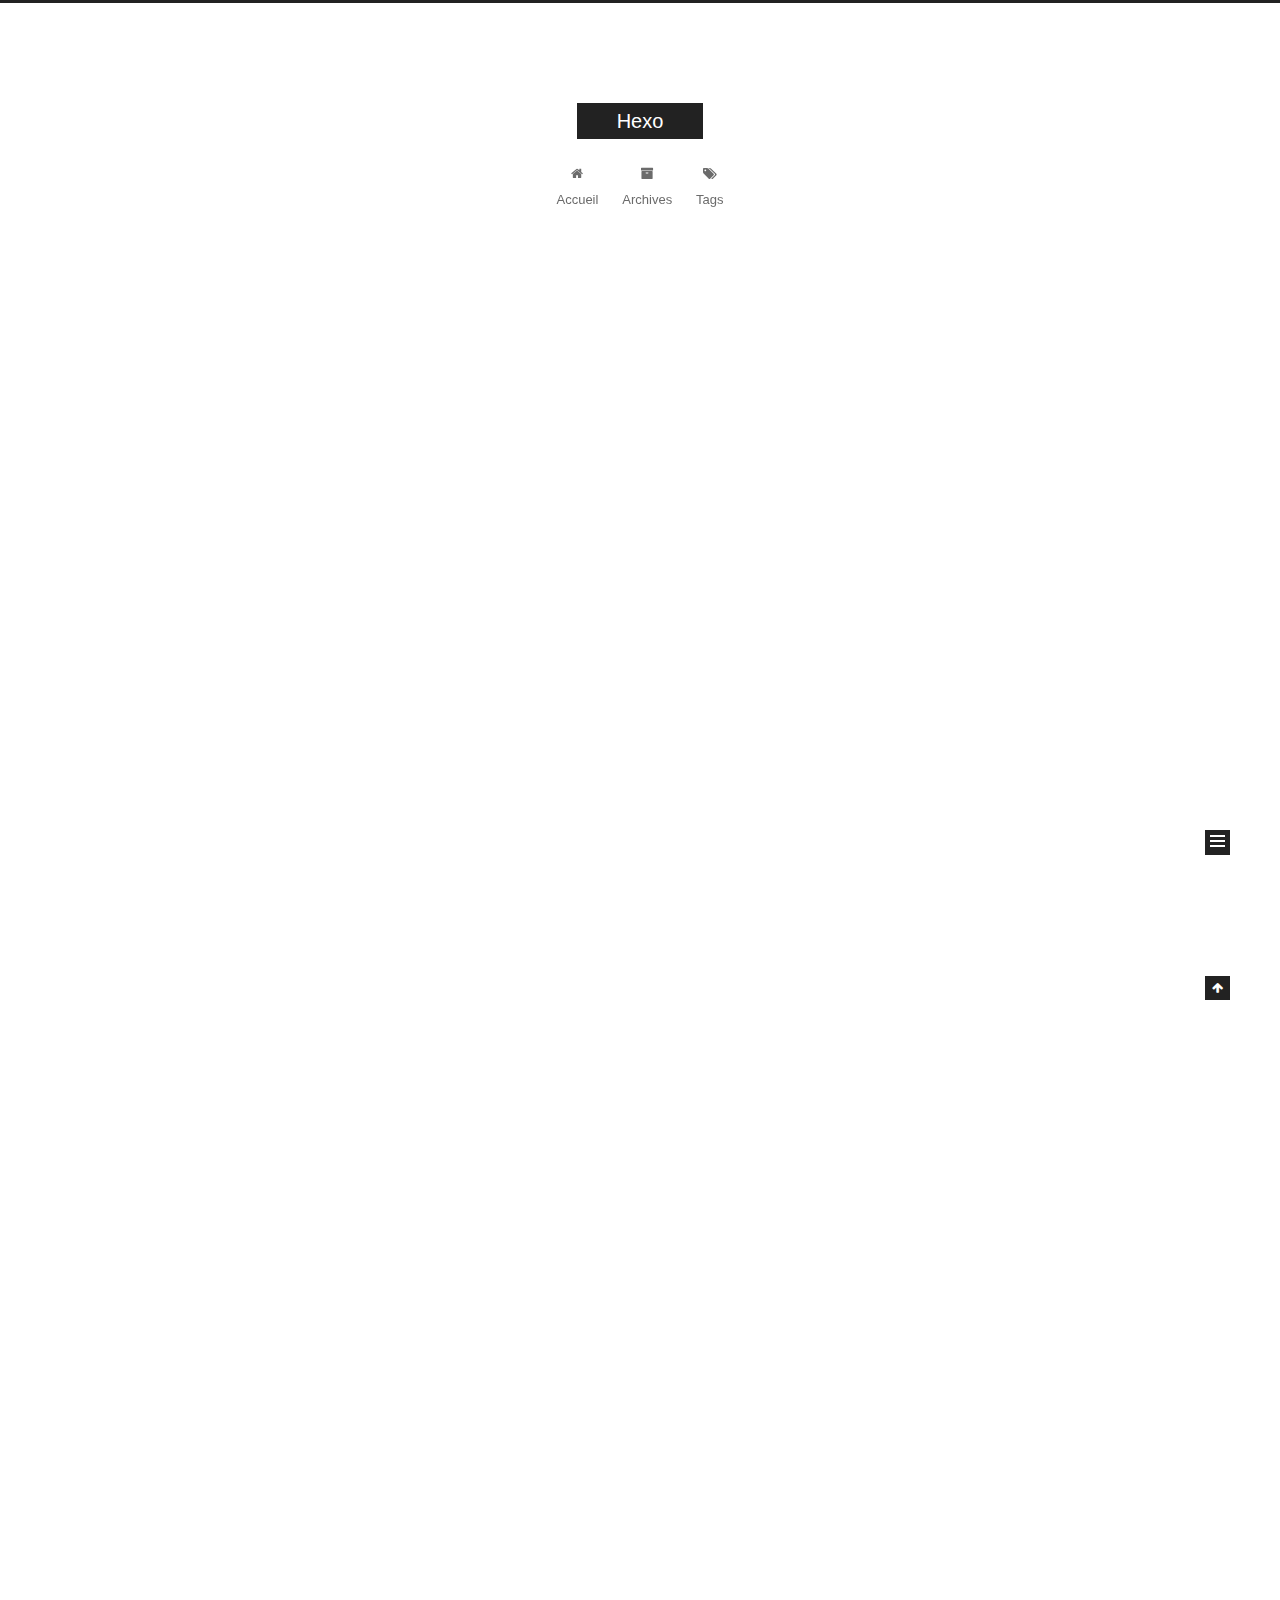
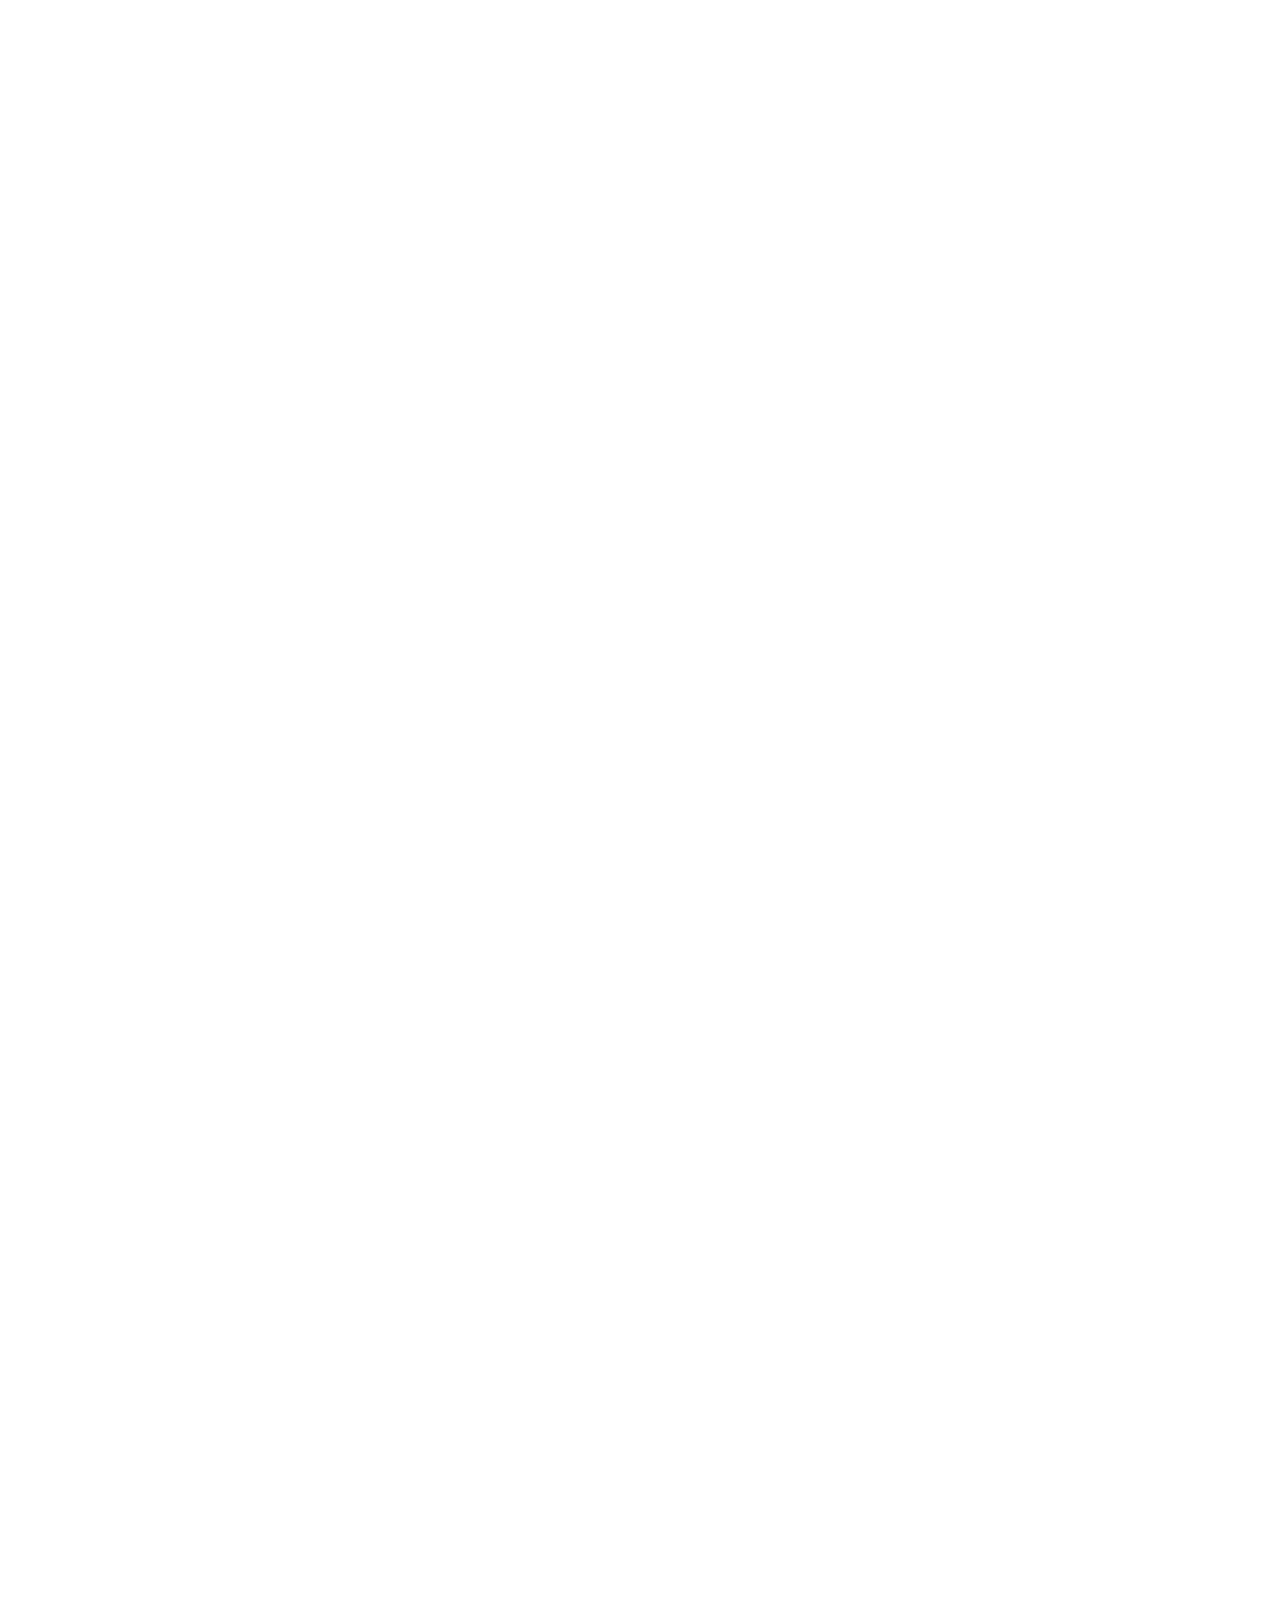
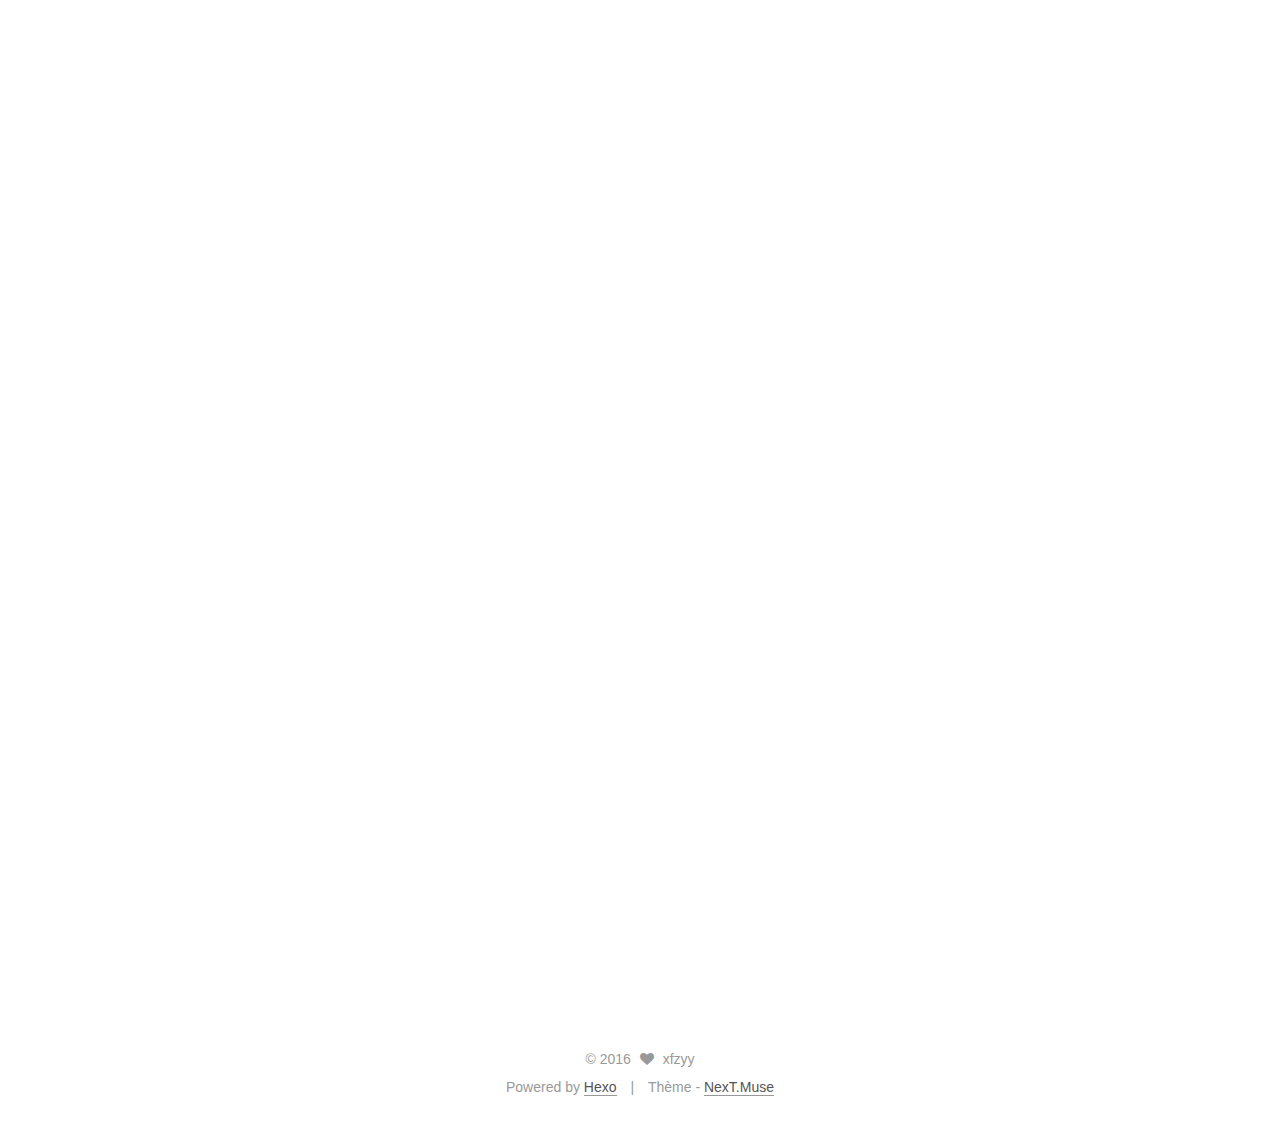
==== commit b2e58381: "Site updated: 2016-08-02 16:02:18" ====
--- a/index.html
+++ b/index.html
@@ -1,279 +1,380 @@
-<!DOCTYPE html>
-<html>
+<!doctype html>
+
+
+
+  
+
+
+<html class="theme-next muse use-motion">
 <head>
-  <meta charset="utf-8">
-  
-  <meta http-equiv="X-UA-Compatible" content="IE=edge" >
-  <title>Hexo</title>
-  <meta name="viewport" content="width=device-width, initial-scale=1, maximum-scale=1">
-  <meta property="og:type" content="website">
+  <meta charset="UTF-8"/>
+<meta http-equiv="X-UA-Compatible" content="IE=edge,chrome=1" />
+<meta name="viewport" content="width=device-width, initial-scale=1, maximum-scale=1"/>
+
+
+
+<meta http-equiv="Cache-Control" content="no-transform" />
+<meta http-equiv="Cache-Control" content="no-siteapp" />
+
+
+
+
+
+
+
+
+
+
+
+
+  
+  
+  <link href="/vendors/fancybox/source/jquery.fancybox.css?v=2.1.5" rel="stylesheet" type="text/css" />
+
+
+
+
+  
+  
+  
+  
+
+  
+    
+    
+  
+
+  
+
+  
+
+  
+
+  
+
+  
+    
+    
+    <link href="//fonts.googleapis.com/css?family=Lato:300,300italic,400,400italic,700,700italic&subset=latin,latin-ext" rel="stylesheet" type="text/css">
+  
+
+
+
+
+
+
+<link href="/vendors/font-awesome/css/font-awesome.min.css?v=4.4.0" rel="stylesheet" type="text/css" />
+
+<link href="/css/main.css?v=5.0.1" rel="stylesheet" type="text/css" />
+
+
+  <meta name="keywords" content="ִҵ��ʿ�ʸ�����, ��ʦ�ʸ�����,��������" />
+
+
+
+
+
+
+
+
+  <link rel="shortcut icon" type="image/x-icon" href="/favicon.ico?v=5.0.1" />
+
+
+
+
+
+
+<meta property="og:type" content="website">
 <meta property="og:title" content="Hexo">
 <meta property="og:url" content="http://yoursite.com/index.html">
 <meta property="og:site_name" content="Hexo">
 <meta name="twitter:card" content="summary">
 <meta name="twitter:title" content="Hexo">
-  
-    <link rel="alternative" href="/atom.xml" title="Hexo" type="application/atom+xml">
-  
-  
-    <link rel="icon" href="//favicon.png">
-  
-  <link rel="stylesheet" href="/css/style.css">
+
+
+
+<script type="text/javascript" id="hexo.configuration">
+  var NexT = window.NexT || {};
+  var CONFIG = {
+    scheme: 'Muse',
+    sidebar: {"position":"left","display":"post"},
+    fancybox: true,
+    motion: true,
+    duoshuo: {
+      userId: 0,
+      author: 'xfzyy'
+    }
+  };
+</script>
+
+
+
+
+  <link rel="canonical" href="http://yoursite.com/"/>
+
+  <title> Hexo </title>
 </head>
 
-<body>
-  <div id="container">
-    <div class="left-col">
-    <div class="overlay"></div>
-<div class="intrude-less">
-	<header id="header" class="inner">
-		<a href="/" class="profilepic">
-			
-			<img lazy-src="0" class="js-avatar">
-			
-		</a>
-
-		<hgroup>
-		  <h1 class="header-author"><a href="/">xfzyy</a></h1>
-		</hgroup>
-
-		
-
-		
-			<div class="switch-btn">
-				<div class="icon">
-					<div class="icon-ctn">
-						<div class="icon-wrap icon-house" data-idx="0">
-							<div class="birdhouse"></div>
-							<div class="birdhouse_holes"></div>
-						</div>
-						<div class="icon-wrap icon-ribbon hide" data-idx="1">
-							<div class="ribbon"></div>
-						</div>
-						
-						<div class="icon-wrap icon-link hide" data-idx="2">
-							<div class="loopback_l"></div>
-							<div class="loopback_r"></div>
-						</div>
-						
-						
-						<div class="icon-wrap icon-me hide" data-idx="3">
-							<div class="user"></div>
-							<div class="shoulder"></div>
-						</div>
-						
-					</div>
-					
-				</div>
-				<div class="tips-box hide">
-					<div class="tips-arrow"></div>
-					<ul class="tips-inner">
-						<li>Menu</li>
-						<li>Tags</li>
-						
-						<li>Links</li>
-						
-						
-						<li>Über</li>
-						
-					</ul>
-				</div>
-			</div>
-		
-
-		<div class="switch-area">
-			<div class="switch-wrap">
-				<section class="switch-part switch-part1">
-					<nav class="header-menu">
-						<ul>
-						
-							<li><a href="/">主页</a></li>
-				        
-							<li><a href="/archives">所有文章</a></li>
-				        
-						</ul>
-					</nav>
-					<nav class="header-nav">
-						<div class="social">
-							
-								<a class="github" target="_blank" href="#" title="github">github</a>
-					        
-								<a class="weibo" target="_blank" href="#" title="weibo">weibo</a>
-					        
-								<a class="rss" target="_blank" href="#" title="rss">rss</a>
-					        
-								<a class="zhihu" target="_blank" href="#" title="zhihu">zhihu</a>
-					        
-						</div>
-					</nav>
-				</section>
-				
-				
-				<section class="switch-part switch-part2">
-					<div class="widget tagcloud" id="js-tagcloud">
-						
-					</div>
-				</section>
-				
-				
-				
-				<section class="switch-part switch-part3">
-					<div id="js-friends">
-					
-			          <a target="_blank" class="main-nav-link switch-friends-link" href="http://localhost:4000/">奥巴马的博客</a>
-			        
-			          <a target="_blank" class="main-nav-link switch-friends-link" href="http://localhost:4000/">卡卡的美丽传说</a>
-			        
-			          <a target="_blank" class="main-nav-link switch-friends-link" href="http://localhost:4000/">本泽马的博客</a>
-			        
-			          <a target="_blank" class="main-nav-link switch-friends-link" href="http://localhost:4000/">吉格斯的博客</a>
-			        
-			          <a target="_blank" class="main-nav-link switch-friends-link" href="http://localhost:4000/">习大大大不同</a>
-			        
-			          <a target="_blank" class="main-nav-link switch-friends-link" href="http://localhost:4000/">托蒂的博客</a>
-			        
-			        </div>
-				</section>
-				
-
-				
-				
-				<section class="switch-part switch-part4">
-				
-					<div id="js-aboutme">我是谁，我从哪里来，我到哪里去？我就是我，是颜色不一样的吃货…</div>
-				</section>
-				
-			</div>
-		</div>
-	</header>				
+<body itemscope itemtype="http://schema.org/WebPage" lang="">
+
+  
+
+
+
+
+
+
+
+
+
+
+  
+  
+    
+  
+
+  <div class="container one-collumn sidebar-position-left 
+   page-home 
+ ">
+    <div class="headband"></div>
+
+    <header id="header" class="header" itemscope itemtype="http://schema.org/WPHeader">
+      <div class="header-inner"><div class="site-meta ">
+  
+
+  <div class="custom-logo-site-title">
+    <a href="/"  class="brand" rel="start">
+      <span class="logo-line-before"><i></i></span>
+      <span class="site-title">Hexo</span>
+      <span class="logo-line-after"><i></i></span>
+    </a>
+  </div>
+  <p class="site-subtitle"></p>
 </div>
 
-    </div>
-    <div class="mid-col">
-      <nav id="mobile-nav">
-  	<div class="overlay">
-  		<div class="slider-trigger"></div>
-  		<h1 class="header-author js-mobile-header hide">xfzyy</h1>
-  	</div>
-	<div class="intrude-less">
-		<header id="header" class="inner">
-			<div class="profilepic">
-				
-					<img lazy-src="0" class="js-avatar">
-				
-			</div>
-			<hgroup>
-			  <h1 class="header-author">xfzyy</h1>
-			</hgroup>
-			
-			<nav class="header-menu">
-				<ul>
-				
-					<li><a href="/">主页</a></li>
-		        
-					<li><a href="/archives">所有文章</a></li>
-		        
-		        <div class="clearfix"></div>
-				</ul>
-			</nav>
-			<nav class="header-nav">
-				<div class="social">
-					
-						<a class="github" target="_blank" href="#" title="github">github</a>
-			        
-						<a class="weibo" target="_blank" href="#" title="weibo">weibo</a>
-			        
-						<a class="rss" target="_blank" href="#" title="rss">rss</a>
-			        
-						<a class="zhihu" target="_blank" href="#" title="zhihu">zhihu</a>
-			        
-				</div>
-			</nav>
-		</header>				
-	</div>
+<div class="site-nav-toggle">
+  <button>
+    <span class="btn-bar"></span>
+    <span class="btn-bar"></span>
+    <span class="btn-bar"></span>
+  </button>
+</div>
+
+<nav class="site-nav">
+  
+
+  
+    <ul id="menu" class="menu">
+      
+        
+        <li class="menu-item menu-item-home">
+          <a href="/" rel="section">
+            
+              <i class="menu-item-icon fa fa-fw fa-home"></i> <br />
+            
+            Accueil
+          </a>
+        </li>
+      
+        
+        <li class="menu-item menu-item-archives">
+          <a href="/archives" rel="section">
+            
+              <i class="menu-item-icon fa fa-fw fa-archive"></i> <br />
+            
+            Archives
+          </a>
+        </li>
+      
+        
+        <li class="menu-item menu-item-tags">
+          <a href="/tags" rel="section">
+            
+              <i class="menu-item-icon fa fa-fw fa-tags"></i> <br />
+            
+            Tags
+          </a>
+        </li>
+      
+
+      
+    </ul>
+  
+
+  
 </nav>
 
-      <div class="body-wrap">
-  
-    <article id="post-First-Post" class="article article-type-post" itemscope itemprop="blogPost">
-  
-    <div class="article-meta">
-      <a href="/2016/08/02/First-Post/" class="article-date">
-  	<time datetime="2016-08-02T05:34:43.000Z" itemprop="datePublished">2016-08-02</time>
-</a>
-    </div>
-  
-  <div class="article-inner">
-    
-      <input type="hidden" class="isFancy" />
-    
-    
-      <header class="article-header">
-        
-  
-    <h1 itemprop="name">
-      <a class="article-title" href="/2016/08/02/First-Post/">First Post</a>
-    </h1>
-  
-
+ </div>
+    </header>
+
+    <main id="main" class="main">
+      <div class="main-inner">
+        <div class="content-wrap">
+          <div id="content" class="content">
+            
+  <section id="posts" class="posts-expand">
+    
+      
+
+  
+  
+
+  
+  
+  
+
+  <article class="post post-type-normal " itemscope itemtype="http://schema.org/Article">
+
+    
+      <header class="post-header">
+
+        
+        
+          <h1 class="post-title" itemprop="name headline">
+            
+            
+              
+                
+                <a class="post-title-link" href="/2016/08/02/First-Post/" itemprop="url">
+                  执业护士资格考试软件，护师考试软件
+                </a>
+              
+            
+          </h1>
+        
+
+        <div class="post-meta">
+          <span class="post-time">
+            <span class="post-meta-item-icon">
+              <i class="fa fa-calendar-o"></i>
+            </span>
+            <span class="post-meta-item-text">Posté le</span>
+            <time itemprop="dateCreated" datetime="2016-08-02T13:34:43+08:00" content="2016-08-02">
+              2016-08-02
+            </time>
+          </span>
+
+          
+
+          
+            
+          
+
+          
+
+          
+          
+
+          
+        </div>
       </header>
-      
-    
-    <div class="article-entry" itemprop="articleBody">
-      
-        
-      
-    </div>
-    
-    <div class="article-info article-info-index">
-      
-      
-      
-
-      
-      <div class="clearfix"></div>
-    </div>
-    
-  </div>
-  
-</article>
-
-
-
-
-
-
-
-
-
-  
-    <article id="post-hello-world" class="article article-type-post" itemscope itemprop="blogPost">
-  
-    <div class="article-meta">
-      <a href="/2016/08/02/hello-world/" class="article-date">
-  	<time datetime="2016-08-02T00:41:27.479Z" itemprop="datePublished">2016-08-02</time>
-</a>
-    </div>
-  
-  <div class="article-inner">
-    
-      <input type="hidden" class="isFancy" />
-    
-    
-      <header class="article-header">
-        
-  
-    <h1 itemprop="name">
-      <a class="article-title" href="/2016/08/02/hello-world/">Hello World</a>
-    </h1>
-  
-
+    
+
+
+    <div class="post-body" itemprop="articleBody">
+
+      
+      
+
+      
+        
+          
+            <p>##护考助手##<br>此贴作为软件更新通知用。<br><br><br>免费版本下载地址：<br><br>腾讯的软件市场中下载：<a href="http://android.myapp.com/myapp/detail.htm?apkName=com.xfzyy.hkzs" target="_blank" rel="external">点击打开下载地址</a><br><br><br>软件版本：分为免费版和收费版两种<br><br>版本功能差别：<br></p>
+<table><br><tr><br><td>功能差别</td><br><td>1、免费版本</td><br><td>2、收费版本</td><br></tr><br><tr><br><td>章节练习</td><br><td>仅基护章节可以练习</td><br><td>全部21个系统章节可以练习</td><br></tr><br><tr><br><td>历年真题</td><br><td>2011到2015</td><br><td>在免费版基础上，增加2016笔试真题，2011年前经典真题</td><br></tr><br><tr><br><td>模拟考试</td><br><td>不能使用，因为主要作为历年真题练习软件，模拟考试的题量太小，后期可能考虑将历年真题随机抽取来组卷（近期内将着重更新收费版本）</td><br><td>以2015年考试的抽题比例，进行相应的抽题，题量为120题，将考虑加入历年真题随机抽取组卷功能</td><br></tr><br><tr><br><td>试题搜索</td><br><td>具有搜索和查看练习功能</td><br><td>具有搜索和查看练习功能</td><br></tr><br><tr><br><td>知识点</td><br><td>仅提供基护章节</td><br><td>全部21个系统章节可看。后期还会增加重点知识点查看，思维导图查看</td><br></tr><br><tr><br><td>题量</td><br><td>目前历年真题+基护章节，大约7000道</td><br><td>大约为3万道，后期会不断增加新题</td><br></tr><br><tr><br><td>软件大小</td><br><td>10兆左右</td><br><td>50兆左右</td><br></tr><br><tr><br><td>更新升级</td><br><td>不定期更新，新功能可能会滞后收费版本一个月以上</td><br><td>新的功能会最先在收费版本进行更新</td><br></tr><br><tr><br><td>软件价格</td><br><td>免费</td><br><td><b>150元。更新升级服务截止到每年护考前</b>，第二年仍可以使用，但是不再提供软件更新升级。</td><br></tr><br></table>
+
+          
+        
+      
+    </div>
+
+    <div>
+      
+    </div>
+
+    <div>
+      
+    </div>
+
+    <footer class="post-footer">
+      
+
+      
+
+      
+      
+        <div class="post-eof"></div>
+      
+    </footer>
+  </article>
+
+
+    
+      
+
+  
+  
+
+  
+  
+  
+
+  <article class="post post-type-normal " itemscope itemtype="http://schema.org/Article">
+
+    
+      <header class="post-header">
+
+        
+        
+          <h1 class="post-title" itemprop="name headline">
+            
+            
+              
+                
+                <a class="post-title-link" href="/2016/08/02/hello-world/" itemprop="url">
+                  Hello World
+                </a>
+              
+            
+          </h1>
+        
+
+        <div class="post-meta">
+          <span class="post-time">
+            <span class="post-meta-item-icon">
+              <i class="fa fa-calendar-o"></i>
+            </span>
+            <span class="post-meta-item-text">Posté le</span>
+            <time itemprop="dateCreated" datetime="2016-08-02T08:41:27+08:00" content="2016-08-02">
+              2016-08-02
+            </time>
+          </span>
+
+          
+
+          
+            
+          
+
+          
+
+          
+          
+
+          
+        </div>
       </header>
-      
-    
-    <div class="article-entry" itemprop="articleBody">
-      
-        <p>Welcome to <a href="https://hexo.io/" target="_blank" rel="external">Hexo</a>! This is your very first post. Check <a href="https://hexo.io/docs/" target="_blank" rel="external">documentation</a> for more info. If you get any problems when using Hexo, you can find the answer in <a href="https://hexo.io/docs/troubleshooting.html" target="_blank" rel="external">troubleshooting</a> or you can ask me on <a href="https://github.com/hexojs/hexo/issues" target="_blank" rel="external">GitHub</a>.</p>
+    
+
+
+    <div class="post-body" itemprop="articleBody">
+
+      
+      
+
+      
+        
+          
+            <p>Welcome to <a href="https://hexo.io/" target="_blank" rel="external">Hexo</a>! This is your very first post. Check <a href="https://hexo.io/docs/" target="_blank" rel="external">documentation</a> for more info. If you get any problems when using Hexo, you can find the answer in <a href="https://hexo.io/docs/troubleshooting.html" target="_blank" rel="external">troubleshooting</a> or you can ask me on <a href="https://github.com/hexojs/hexo/issues" target="_blank" rel="external">GitHub</a>.</p>
 <h2 id="Quick-Start"><a href="#Quick-Start" class="headerlink" title="Quick Start"></a>Quick Start</h2><h3 id="Create-a-new-post"><a href="#Create-a-new-post" class="headerlink" title="Create a new post"></a>Create a new post</h3><figure class="highlight bash"><table><tr><td class="gutter"><pre><div class="line">1</div></pre></td><td class="code"><pre><div class="line">$ hexo new <span class="string">"My New Post"</span></div></pre></td></tr></table></figure>
 <p>More info: <a href="https://hexo.io/docs/writing.html" target="_blank" rel="external">Writing</a></p>
 <h3 id="Run-server"><a href="#Run-server" class="headerlink" title="Run server"></a>Run server</h3><figure class="highlight bash"><table><tr><td class="gutter"><pre><div class="line">1</div></pre></td><td class="code"><pre><div class="line">$ hexo server</div></pre></td></tr></table></figure>
@@ -283,93 +384,220 @@
 <h3 id="Deploy-to-remote-sites"><a href="#Deploy-to-remote-sites" class="headerlink" title="Deploy to remote sites"></a>Deploy to remote sites</h3><figure class="highlight bash"><table><tr><td class="gutter"><pre><div class="line">1</div></pre></td><td class="code"><pre><div class="line">$ hexo deploy</div></pre></td></tr></table></figure>
 <p>More info: <a href="https://hexo.io/docs/deployment.html" target="_blank" rel="external">Deployment</a></p>
 
-      
-    </div>
-    
-    <div class="article-info article-info-index">
-      
-      
-      
-
-      
-      <div class="clearfix"></div>
-    </div>
-    
+          
+        
+      
+    </div>
+
+    <div>
+      
+    </div>
+
+    <div>
+      
+    </div>
+
+    <footer class="post-footer">
+      
+
+      
+
+      
+      
+        <div class="post-eof"></div>
+      
+    </footer>
+  </article>
+
+
+    
+  </section>
+
+  
+
+
+          </div>
+          
+
+
+          
+
+        </div>
+        
+          
+  
+  <div class="sidebar-toggle">
+    <div class="sidebar-toggle-line-wrap">
+      <span class="sidebar-toggle-line sidebar-toggle-line-first"></span>
+      <span class="sidebar-toggle-line sidebar-toggle-line-middle"></span>
+      <span class="sidebar-toggle-line sidebar-toggle-line-last"></span>
+    </div>
   </div>
-  
-</article>
-
-
-
-
-
-
-
-
-
-  
-  
+
+  <aside id="sidebar" class="sidebar">
+    <div class="sidebar-inner">
+
+      
+
+      
+
+      <section class="site-overview sidebar-panel  sidebar-panel-active ">
+        <div class="site-author motion-element" itemprop="author" itemscope itemtype="http://schema.org/Person">
+          <img class="site-author-image" itemprop="image"
+               src="/images/avatar.gif"
+               alt="xfzyy" />
+          <p class="site-author-name" itemprop="name">xfzyy</p>
+          <p class="site-description motion-element" itemprop="description"></p>
+        </div>
+        <nav class="site-state motion-element">
+          <div class="site-state-item site-state-posts">
+            <a href="/archives">
+              <span class="site-state-item-count">2</span>
+              <span class="site-state-item-name">articles</span>
+            </a>
+          </div>
+
+          
+
+          
+
+        </nav>
+
+        
+
+        <div class="links-of-author motion-element">
+          
+        </div>
+
+        
+        
+
+        
+        
+
+      </section>
+
+      
+
+    </div>
+  </aside>
+
+
+        
+      </div>
+    </main>
+
+    <footer id="footer" class="footer">
+      <div class="footer-inner">
+        <div class="copyright" >
+  
+  &copy; 
+  <span itemprop="copyrightYear">2016</span>
+  <span class="with-love">
+    <i class="fa fa-heart"></i>
+  </span>
+  <span class="author" itemprop="copyrightHolder">xfzyy</span>
 </div>
-      <footer id="footer">
-  <div class="outer">
-    <div id="footer-info">
-    	<div class="footer-left">
-    		&copy; 2016 xfzyy
-    	</div>
-      	<div class="footer-right">
-      		<a href="http://hexo.io/" target="_blank">Hexo</a>  Theme <a href="https://github.com/litten/hexo-theme-yilia" target="_blank">Yilia</a> by Litten
-      	</div>
+
+<div class="powered-by">
+  Powered by <a class="theme-link" href="https://hexo.io">Hexo</a>
+</div>
+
+<div class="theme-info">
+  Thème -
+  <a class="theme-link" href="https://github.com/iissnan/hexo-theme-next">
+    NexT.Muse
+  </a>
+</div>
+
+        
+
+        
+      </div>
+    </footer>
+
+    <div class="back-to-top">
+      <i class="fa fa-arrow-up"></i>
     </div>
   </div>
-</footer>
-    </div>
-    
-  <link rel="stylesheet" href="/fancybox/jquery.fancybox.css">
-
-
-<script>
-	var yiliaConfig = {
-		fancybox: true,
-		mathjax: true,
-		animate: true,
-		isHome: true,
-		isPost: false,
-		isArchive: false,
-		isTag: false,
-		isCategory: false,
-		open_in_new: false,
-		root: /
-	}
+
+  
+
+<script type="text/javascript">
+  if (Object.prototype.toString.call(window.Promise) !== '[object Function]') {
+    window.Promise = null;
+  }
 </script>
-<script src="http://7.url.cn/edu/jslib/comb/require-2.1.6,jquery-1.9.1.min.js"></script>
-<script src="/js/main.js"></script>
-
-
-
-
-
-
-<script type="text/x-mathjax-config">
-MathJax.Hub.Config({
-    tex2jax: {
-        inlineMath: [ ['$','$'], ["\\(","\\)"]  ],
-        processEscapes: true,
-        skipTags: ['script', 'noscript', 'style', 'textarea', 'pre', 'code']
-    }
-});
-
-MathJax.Hub.Queue(function() {
-    var all = MathJax.Hub.getAllJax(), i;
-    for(i=0; i < all.length; i += 1) {
-        all[i].SourceElement().parentNode.className += ' has-jax';                 
-    }       
-});
-</script>
-
-<script type="text/javascript" src="http://cdn.mathjax.org/mathjax/latest/MathJax.js?config=TeX-AMS-MML_HTMLorMML">
-</script>
-
-
-  </div>
+
+
+
+
+
+
+
+
+
+  
+
+
+
+  
+  <script type="text/javascript" src="/vendors/jquery/index.js?v=2.1.3"></script>
+
+  
+  <script type="text/javascript" src="/vendors/fastclick/lib/fastclick.min.js?v=1.0.6"></script>
+
+  
+  <script type="text/javascript" src="/vendors/jquery_lazyload/jquery.lazyload.js?v=1.9.7"></script>
+
+  
+  <script type="text/javascript" src="/vendors/velocity/velocity.min.js?v=1.2.1"></script>
+
+  
+  <script type="text/javascript" src="/vendors/velocity/velocity.ui.min.js?v=1.2.1"></script>
+
+  
+  <script type="text/javascript" src="/vendors/fancybox/source/jquery.fancybox.pack.js?v=2.1.5"></script>
+
+
+  
+
+
+  <script type="text/javascript" src="/js/src/utils.js?v=5.0.1"></script>
+
+  <script type="text/javascript" src="/js/src/motion.js?v=5.0.1"></script>
+
+
+
+  
+  
+
+  
+
+  
+
+
+  <script type="text/javascript" src="/js/src/bootstrap.js?v=5.0.1"></script>
+
+
+
+  
+
+
+
+  
+
+
+
+
+  
+  
+
+  
+
+  
+
+  
+
 </body>
-</html>+</html>
--- a/css/main.css
+++ b/css/main.css
@@ -0,0 +1,2175 @@
+/* normalize.css v3.0.2 | MIT License | git.io/normalize */
+html {
+  font-family: sans-serif; /* 1 */
+  -ms-text-size-adjust: 100%; /* 2 */
+  -webkit-text-size-adjust: 100%; /* 2 */
+}
+body {
+  margin: 0;
+}
+article,
+aside,
+details,
+figcaption,
+figure,
+footer,
+header,
+hgroup,
+main,
+menu,
+nav,
+section,
+summary {
+  display: block;
+}
+audio,
+canvas,
+progress,
+video {
+  display: inline-block; /* 1 */
+  vertical-align: baseline; /* 2 */
+}
+audio:not([controls]) {
+  display: none;
+  height: 0;
+}
+[hidden],
+template {
+  display: none;
+}
+a {
+  background-color: transparent;
+}
+a:active,
+a:hover {
+  outline: 0;
+}
+abbr[title] {
+  border-bottom: 1px dotted;
+}
+b,
+strong {
+  font-weight: bold;
+}
+dfn {
+  font-style: italic;
+}
+h1 {
+  font-size: 2em;
+  margin: 0.67em 0;
+}
+mark {
+  background: #ff0;
+  color: #000;
+}
+small {
+  font-size: 80%;
+}
+sub,
+sup {
+  font-size: 75%;
+  line-height: 0;
+  position: relative;
+  vertical-align: baseline;
+}
+sup {
+  top: -0.5em;
+}
+sub {
+  bottom: -0.25em;
+}
+img {
+  border: 0;
+}
+svg:not(:root) {
+  overflow: hidden;
+}
+figure {
+  margin: 1em 40px;
+}
+hr {
+  -moz-box-sizing: content-box;
+  box-sizing: content-box;
+  height: 0;
+}
+pre {
+  overflow: auto;
+}
+code,
+kbd,
+pre,
+samp {
+  font-family: monospace, monospace;
+  font-size: 1em;
+}
+button,
+input,
+optgroup,
+select,
+textarea {
+  color: inherit; /* 1 */
+  font: inherit; /* 2 */
+  margin: 0; /* 3 */
+}
+button {
+  overflow: visible;
+}
+button,
+select {
+  text-transform: none;
+}
+button,
+html input[type="button"],
+input[type="reset"],
+input[type="submit"] {
+  -webkit-appearance: button; /* 2 */
+  cursor: pointer; /* 3 */
+}
+button[disabled],
+html input[disabled] {
+  cursor: default;
+}
+button::-moz-focus-inner,
+input::-moz-focus-inner {
+  border: 0;
+  padding: 0;
+}
+input {
+  line-height: normal;
+}
+input[type="checkbox"],
+input[type="radio"] {
+  box-sizing: border-box; /* 1 */
+  padding: 0; /* 2 */
+}
+input[type="number"]::-webkit-inner-spin-button,
+input[type="number"]::-webkit-outer-spin-button {
+  height: auto;
+}
+input[type="search"] {
+  -webkit-appearance: textfield; /* 1 */
+  -moz-box-sizing: content-box;
+  -webkit-box-sizing: content-box; /* 2 */
+  box-sizing: content-box;
+}
+input[type="search"]::-webkit-search-cancel-button,
+input[type="search"]::-webkit-search-decoration {
+  -webkit-appearance: none;
+}
+fieldset {
+  border: 1px solid #c0c0c0;
+  margin: 0 2px;
+  padding: 0.35em 0.625em 0.75em;
+}
+legend {
+  border: 0; /* 1 */
+  padding: 0; /* 2 */
+}
+textarea {
+  overflow: auto;
+}
+optgroup {
+  font-weight: bold;
+}
+table {
+  border-collapse: collapse;
+  border-spacing: 0;
+}
+td,
+th {
+  padding: 0;
+}
+::selection {
+  background: #262a30;
+  color: #fff;
+}
+body {
+  position: relative;
+  font-family: "PingFang SC", "Microsoft YaHei", sans-serif;
+  font-size: 14px;
+  line-height: 2;
+  color: #555;
+  background: #fff;
+}
+@media (max-width: 767px) {
+  body {
+    padding-right: 0 !important;
+  }
+}
+@media (min-width: 768px) and (max-width: 991px) {
+  body {
+    padding-right: 0 !important;
+  }
+}
+@media (min-width: 1600px) {
+  body {
+    font-size: 16px;
+  }
+}
+h1,
+h2,
+h3,
+h4,
+h5,
+h6 {
+  margin: 0;
+  padding: 0;
+  font-weight: bold;
+  line-height: 1.5;
+  font-family: "PingFang SC", "Microsoft YaHei", sans-serif;
+}
+h2,
+h3,
+h4,
+h5,
+h6 {
+  margin: 20px 0 15px;
+}
+h1 {
+  font-size: 22px;
+}
+@media (max-width: 767px) {
+  h1 {
+    font-size: 18px;
+  }
+}
+h2 {
+  font-size: 20px;
+}
+@media (max-width: 767px) {
+  h2 {
+    font-size: 16px;
+  }
+}
+h3 {
+  font-size: 18px;
+}
+@media (max-width: 767px) {
+  h3 {
+    font-size: 14px;
+  }
+}
+h4 {
+  font-size: 16px;
+}
+@media (max-width: 767px) {
+  h4 {
+    font-size: 12px;
+  }
+}
+h5 {
+  font-size: 14px;
+}
+@media (max-width: 767px) {
+  h5 {
+    font-size: 10px;
+  }
+}
+h6 {
+  font-size: 12px;
+}
+@media (max-width: 767px) {
+  h6 {
+    font-size: 8px;
+  }
+}
+p {
+  margin: 0 0 25px 0;
+}
+a {
+  color: #555;
+  text-decoration: none;
+  border-bottom: 1px solid #999;
+  word-wrap: break-word;
+}
+a:hover {
+  color: #222;
+  border-bottom-color: #222;
+}
+ul {
+  list-style: none;
+}
+blockquote {
+  margin: 0;
+  padding: 0;
+}
+img {
+  display: block;
+  margin: auto;
+  max-width: 100%;
+  height: auto;
+}
+hr {
+  margin: 40px 0;
+  height: 3px;
+  border: none;
+  background-color: #ddd;
+  background-image: repeating-linear-gradient(-45deg, #fff, #fff 4px, transparent 4px, transparent 8px);
+}
+blockquote {
+  padding: 0 15px;
+  color: #666;
+  border-left: 4px solid #ddd;
+}
+blockquote cite::before {
+  content: "-";
+  padding: 0 5px;
+}
+dt {
+  font-weight: 700;
+}
+dd {
+  margin: 0;
+  padding: 0;
+}
+.text-left {
+  text-align: left;
+}
+.text-center {
+  text-align: center;
+}
+.text-right {
+  text-align: right;
+}
+.text-justify {
+  text-align: justify;
+}
+.text-nowrap {
+  white-space: nowrap;
+}
+.text-lowercase {
+  text-transform: lowercase;
+}
+.text-uppercase {
+  text-transform: uppercase;
+}
+.text-capitalize {
+  text-transform: capitalize;
+}
+.center-block {
+  display: block;
+  margin-left: auto;
+  margin-right: auto;
+}
+.clearfix:before,
+.clearfix:after {
+  content: " ";
+  display: table;
+}
+.clearfix:after {
+  clear: both;
+}
+.pullquote {
+  width: 45%;
+}
+.pullquote.left {
+  float: left;
+  margin-left: 5px;
+  margin-right: 10px;
+}
+.pullquote.right {
+  float: right;
+  margin-left: 10px;
+  margin-right: 5px;
+}
+.affix.affix.affix {
+  position: fixed;
+}
+.translation {
+  margin-top: -20px;
+  font-size: 14px;
+  color: #999;
+}
+.scrollbar-measure {
+  width: 100px;
+  height: 100px;
+  overflow: scroll;
+  position: absolute;
+  top: -9999px;
+}
+.use-motion .motion-element {
+  opacity: 0;
+}
+#local-search-input {
+  padding: 3px;
+  border: none;
+  text-indent: 14px;
+  border-radius: 0;
+  width: 140px;
+  outline: none;
+  border-bottom: 1px solid #999;
+  background: inherit;
+  opacity: 0.5;
+}
+#local-search-input:focus {
+  opacity: 1;
+}
+.search-icon {
+  position: absolute;
+  top: 9px;
+}
+table {
+  margin: 20px 0;
+  width: 100%;
+  border-collapse: collapse;
+  border-spacing: 0;
+  border: 1px solid #ddd;
+  font-size: 14px;
+  table-layout: fixed;
+  word-wrap: break-all;
+}
+table>tbody>tr:nth-of-type(odd) {
+  background-color: #f9f9f9;
+}
+table>tbody>tr:hover {
+  background-color: #f5f5f5;
+}
+caption,
+th,
+td {
+  padding: 8px;
+  text-align: left;
+  vertical-align: middle;
+  font-weight: normal;
+}
+th,
+td {
+  border-bottom: 3px solid #ddd;
+  border-right: 1px solid #eee;
+}
+th {
+  padding-bottom: 10px;
+  font-weight: 700;
+}
+td {
+  border-bottom-width: 1px;
+}
+html,
+body {
+  height: 100%;
+}
+.container {
+  position: relative;
+  min-height: 100%;
+}
+.header-inner {
+  margin: 0 auto;
+  padding: 100px 0 70px;
+  width: 700px;
+}
+@media (min-width: 1600px) {
+  .container .header-inner {
+    width: 900px;
+  }
+}
+.main {
+  padding-bottom: 150px;
+}
+.main-inner {
+  margin: 0 auto;
+  width: 700px;
+}
+@media (min-width: 1600px) {
+  .container .main-inner {
+    width: 900px;
+  }
+}
+.footer {
+  position: absolute;
+  left: 0;
+  bottom: 0;
+  width: 100%;
+  min-height: 50px;
+}
+.footer-inner {
+  box-sizing: border-box;
+  margin: 20px auto;
+  width: 700px;
+}
+@media (min-width: 1600px) {
+  .container .footer-inner {
+    width: 900px;
+  }
+}
+pre,
+.highlight {
+  overflow: auto;
+  margin: 20px 0;
+  padding: 15px;
+  font-size: 13px;
+  color: $highlight-foreground;
+  background: $highlight-background;
+  line-height: 1.6;
+}
+pre,
+code {
+  font-family: consolas, Menlo, "PingFang SC", "Microsoft YaHei", monospace;
+}
+code {
+  padding: 2px 4px;
+  word-break: break-all;
+  color: #555;
+  background: #eee;
+  border-radius: 4px;
+  font-size: 13px;
+}
+pre code {
+  padding: 0;
+  color: $highlight-foreground;
+  background: none;
+  text-shadow: none;
+}
+.highlight pre {
+  border: none;
+  margin: 0;
+  padding: 1px;
+}
+.highlight table {
+  margin: 0;
+  width: auto;
+  border: none;
+}
+.highlight td {
+  border: none;
+  padding: 0;
+}
+.highlight figcaption {
+  font-size: 1em;
+  color: $highlight-foreground;
+  line-height: 1em;
+  margin-bottom: 1em;
+}
+.highlight figcaption:before,
+.highlight figcaption:after {
+  content: " ";
+  display: table;
+}
+.highlight figcaption:after {
+  clear: both;
+}
+.highlight figcaption a {
+  float: right;
+  color: $highlight-foreground;
+}
+.highlight figcaption a:hover {
+  border-bottom-color: $highlight-foreground;
+}
+.highlight .gutter pre {
+  color: #666;
+  text-align: right;
+  padding-right: 20px;
+}
+.highlight .line {
+  height: 20px;
+}
+.gist table {
+  width: auto;
+}
+.gist table td {
+  border: none;
+}
+pre .comment {
+  color: $highlight-comment;
+}
+pre .variable,
+pre .attribute,
+pre .tag,
+pre .regexp,
+pre .ruby .constant,
+pre .xml .tag .title,
+pre .xml .pi,
+pre .xml .doctype,
+pre .html .doctype,
+pre .css .id,
+pre .css .class,
+pre .css .pseudo {
+  color: $highlight-red;
+}
+pre .number,
+pre .preprocessor,
+pre .built_in,
+pre .literal,
+pre .params,
+pre .constant,
+pre .command {
+  color: $highlight-orange;
+}
+pre .ruby .class .title,
+pre .css .rules .attribute,
+pre .string,
+pre .value,
+pre .inheritance,
+pre .header,
+pre .ruby .symbol,
+pre .xml .cdata,
+pre .special,
+pre .number,
+pre .formula {
+  color: $highlight-green;
+}
+pre .title,
+pre .css .hexcolor {
+  color: $highlight-aqua;
+}
+pre .function,
+pre .python .decorator,
+pre .python .title,
+pre .ruby .function .title,
+pre .ruby .title .keyword,
+pre .perl .sub,
+pre .javascript .title,
+pre .coffeescript .title {
+  color: $highlight-blue;
+}
+pre .keyword,
+pre .javascript .function {
+  color: $highlight-purple;
+}
+.full-image.full-image.full-image {
+  border: none;
+  max-width: 100%;
+  width: auto;
+  margin: 20px auto;
+}
+@media (min-width: 992px) {
+  .full-image.full-image.full-image {
+    max-width: none;
+    width: 126%;
+    margin: 0 -13%;
+  }
+}
+.blockquote-center,
+.page-home .post-type-quote blockquote,
+.page-post-detail .post-type-quote blockquote {
+  position: relative;
+  margin: 40px 0;
+  padding: 0;
+  border-left: none;
+  text-align: center;
+}
+.blockquote-center::before,
+.page-home .post-type-quote blockquote::before,
+.page-post-detail .post-type-quote blockquote::before,
+.blockquote-center::after,
+.page-home .post-type-quote blockquote::after,
+.page-post-detail .post-type-quote blockquote::after {
+  position: absolute;
+  content: ' ';
+  display: block;
+  width: 100%;
+  height: 24px;
+  opacity: 0.2;
+  background-repeat: no-repeat;
+  background-position: 0 -6px;
+  background-size: 22px 22px;
+}
+.blockquote-center::before,
+.page-home .post-type-quote blockquote::before,
+.page-post-detail .post-type-quote blockquote::before {
+  top: -20px;
+  background-image: url("../images/quote-l.svg");
+  border-top: 1px solid #ccc;
+}
+.blockquote-center::after,
+.page-home .post-type-quote blockquote::after,
+.page-post-detail .post-type-quote blockquote::after {
+  bottom: -20px;
+  background-image: url("../images/quote-r.svg");
+  border-bottom: 1px solid #ccc;
+  background-position: 100% 8px;
+}
+.blockquote-center p,
+.page-home .post-type-quote blockquote p,
+.page-post-detail .post-type-quote blockquote p,
+.blockquote-center div,
+.page-home .post-type-quote blockquote div,
+.page-post-detail .post-type-quote blockquote div {
+  text-align: center;
+}
+.post .post-body .group-picture img {
+  box-sizing: border-box;
+  padding: 0 3px;
+  border: none;
+}
+.post .group-picture-row {
+  overflow: hidden;
+  margin-top: 6px;
+}
+.post .group-picture-row:first-child {
+  margin-top: 0;
+}
+.post .group-picture-column {
+  float: left;
+}
+.page-post-detail .post-body .group-picture-column {
+  float: none;
+  margin-top: 10px;
+  width: auto !important;
+}
+.page-post-detail .post-body .group-picture-column img {
+  margin: 0 auto;
+}
+.page-archive .group-picture-container {
+  overflow: hidden;
+}
+.page-archive .group-picture-row {
+  float: left;
+}
+.page-archive .group-picture-row:first-child {
+  margin-top: 6px;
+}
+.page-archive .group-picture-column {
+  max-width: 150px;
+  max-height: 150px;
+}
+.btn {
+  display: inline-block;
+  padding: 0 20px;
+  font-size: 14px;
+  color: #fff;
+  background: #222;
+  border: 2px solid #222;
+  text-decoration: none;
+  border-radius: 0;
+  transition-property: background-color;
+  transition-duration: 0.2s;
+  transition-timing-function: ease-in-out;
+  transition-delay: 0s;
+}
+.btn:hover,
+.post-more-link .btn:hover {
+  border-color: #222;
+  color: #222;
+  background: #fff;
+}
+.btn-bar {
+  display: block;
+  width: 22px;
+  height: 2px;
+  background: #555;
+  border-radius: 1px;
+}
+.btn-bar+.btn-bar {
+  margin-top: 4px;
+}
+.pagination {
+  margin: 120px 0 40px;
+  text-align: center;
+  border-top: 1px solid #eee;
+}
+.page-number-basic,
+.pagination .prev,
+.pagination .next,
+.pagination .page-number,
+.pagination .space {
+  display: inline-block;
+  position: relative;
+  top: -1px;
+  margin: 0 10px;
+  padding: 0 10px;
+  line-height: 30px;
+}
+@media (max-width: 767px) {
+  .page-number-basic,
+  .pagination .prev,
+  .pagination .next,
+  .pagination .page-number,
+  .pagination .space {
+    margin: 0 5px;
+  }
+}
+.pagination .prev,
+.pagination .next,
+.pagination .page-number {
+  border-bottom: 0;
+  border-top: 1px solid #eee;
+  transition-property: border-color;
+  transition-duration: 0.2s;
+  transition-timing-function: ease-in-out;
+  transition-delay: 0s;
+}
+.pagination .prev:hover,
+.pagination .next:hover,
+.pagination .page-number:hover {
+  border-top-color: #222;
+}
+.pagination .space {
+  padding: 0;
+  margin: 0;
+}
+.pagination .prev {
+  margin-left: 0;
+}
+.pagination .next {
+  margin-right: 0;
+}
+.pagination .page-number.current {
+  color: #fff;
+  background: #ccc;
+  border-top-color: #ccc;
+}
+@media (max-width: 767px) {
+  .pagination {
+    border-top: none;
+  }
+  .pagination .prev,
+  .pagination .next,
+  .pagination .page-number {
+    margin-bottom: 10px;
+    border-top: 0;
+    border-bottom: 1px solid #eee;
+  }
+  .pagination .prev:hover,
+  .pagination .next:hover,
+  .pagination .page-number:hover {
+    border-bottom-color: #222;
+  }
+}
+.comments {
+  margin: 60px 20px 0;
+}
+.tag-cloud {
+  text-align: center;
+}
+.tag-cloud a {
+  display: inline-block;
+  margin: 10px;
+}
+.back-to-top {
+  box-sizing: border-box;
+  position: fixed;
+  bottom: -100px;
+  right: 50px;
+  z-index: 1050;
+  padding: 0 6px;
+  width: 25px;
+  background: #222;
+  font-size: 12px;
+  opacity: 1;
+  color: #fff;
+  cursor: pointer;
+  text-align: center;
+  -webkit-transform: translateZ(0);
+  transition-property: bottom;
+  transition-duration: 0.2s;
+  transition-timing-function: ease-in-out;
+  transition-delay: 0s;
+}
+@media (max-width: 767px) {
+  .back-to-top {
+    display: none;
+  }
+}
+@media (min-width: 768px) and (max-width: 991px) {
+  .back-to-top {
+    display: none;
+  }
+}
+.back-to-top.back-to-top-on {
+  bottom: 19px;
+}
+.header {
+  background: #fff;
+}
+.header-inner {
+  position: relative;
+}
+.headband {
+  height: 3px;
+  background: #222;
+}
+.site-meta {
+  margin: 0;
+  text-align: center;
+}
+@media (max-width: 767px) {
+  .site-meta {
+    text-align: center;
+  }
+}
+.brand {
+  position: relative;
+  display: inline-block;
+  padding: 0 40px;
+  color: #fff;
+  background: #222;
+  border-bottom: none;
+}
+.brand:hover {
+  color: #fff;
+}
+.logo {
+  display: inline-block;
+  margin-right: 5px;
+  line-height: 36px;
+  vertical-align: top;
+}
+.site-title {
+  display: inline-block;
+  vertical-align: top;
+  line-height: 36px;
+  font-size: 20px;
+  font-weight: normal;
+  font-family: "PingFang SC", "Microsoft YaHei", sans-serif;
+}
+.site-subtitle {
+  margin-top: 10px;
+  font-size: 13px;
+  color: #999;
+}
+.use-motion .brand {
+  opacity: 0;
+}
+.use-motion .logo,
+.use-motion .site-title,
+.use-motion .site-subtitle {
+  opacity: 0;
+  position: relative;
+  top: -10px;
+}
+.site-nav-toggle {
+  display: none;
+  position: absolute;
+  top: 10px;
+  left: 10px;
+}
+@media (max-width: 767px) {
+  .site-nav-toggle {
+    display: block;
+  }
+}
+.site-nav-toggle button {
+  margin-top: 2px;
+  padding: 9px 10px;
+  background: transparent;
+  border: none;
+}
+@media (max-width: 767px) {
+  .site-nav {
+    display: none;
+    margin: 0 -10px;
+    padding: 0 10px;
+    clear: both;
+    border-top: 1px solid #ddd;
+  }
+}
+@media (min-width: 768px) and (max-width: 991px) {
+  .site-nav {
+    display: block !important;
+  }
+}
+@media (min-width: 992px) {
+  .site-nav {
+    display: block !important;
+  }
+}
+.menu {
+  margin-top: 20px;
+  padding-left: 0;
+  text-align: center;
+}
+.menu .menu-item {
+  display: inline-block;
+  margin: 0 10px;
+}
+@media screen and (max-width: 767px) {
+  .menu .menu-item {
+    margin-top: 10px;
+  }
+}
+.menu .menu-item a {
+  display: block;
+  font-size: 13px;
+  text-transform: capitalize;
+  line-height: inherit;
+  border-bottom: 1px solid transparent;
+  transition-property: border-color;
+  transition-duration: 0.2s;
+  transition-timing-function: ease-in-out;
+  transition-delay: 0s;
+}
+.menu .menu-item a:hover {
+  border-bottom-color: #222;
+}
+.menu .menu-item .fa {
+  margin-right: 5px;
+}
+.use-motion .menu-item {
+  opacity: 0;
+}
+.post-body {
+  font-family: "PingFang SC", "Microsoft YaHei", sans-serif;
+}
+@media (max-width: 767px) {
+  .post-body {
+    word-break: break-word;
+  }
+}
+.post-body .fancybox img {
+  display: block !important;
+  margin: 0 auto;
+  cursor: pointer;
+  cursor: zoom-in;
+  cursor: -webkit-zoom-in;
+}
+.post-body .image-caption,
+.post-body .figure .caption {
+  margin: 10px auto 15px;
+  text-align: center;
+  font-size: 14px;
+  color: #999;
+  font-weight: bold;
+  line-height: 1;
+}
+.post-sticky-flag {
+  display: inline-block;
+  font-size: 16px;
+  -ms-transform: rotate(30deg);
+  -webkit-transform: rotate(30deg);
+  -moz-transform: rotate(30deg);
+  -ms-transform: rotate(30deg);
+  -o-transform: rotate(30deg);
+  transform: rotate(30deg);
+}
+.posts-expand {
+  padding-top: 40px;
+}
+@media (max-width: 767px) {
+  .posts-expand {
+    margin: 0 20px;
+  }
+  .post-body pre,
+  .post-body .highlight {
+    padding: 10px;
+  }
+  .post-body pre .gutter pre,
+  .post-body .highlight .gutter pre {
+    padding-right: 10px;
+  }
+}
+@media (min-width: 992px) {
+  .posts-expand .post-body {
+    text-align: justify;
+  }
+}
+.posts-expand .post-body h2,
+.posts-expand .post-body h3,
+.posts-expand .post-body h4,
+.posts-expand .post-body h5,
+.posts-expand .post-body h6 {
+  padding-top: 10px;
+}
+.posts-expand .post-body h2 .header-anchor,
+.posts-expand .post-body h3 .header-anchor,
+.posts-expand .post-body h4 .header-anchor,
+.posts-expand .post-body h5 .header-anchor,
+.posts-expand .post-body h6 .header-anchor {
+  float: right;
+  margin-left: 10px;
+  color: #ccc;
+  border-bottom-style: none;
+  visibility: hidden;
+}
+.posts-expand .post-body h2 .header-anchor:hover,
+.posts-expand .post-body h3 .header-anchor:hover,
+.posts-expand .post-body h4 .header-anchor:hover,
+.posts-expand .post-body h5 .header-anchor:hover,
+.posts-expand .post-body h6 .header-anchor:hover {
+  color: inherit;
+}
+.posts-expand .post-body h2:hover .header-anchor,
+.posts-expand .post-body h3:hover .header-anchor,
+.posts-expand .post-body h4:hover .header-anchor,
+.posts-expand .post-body h5:hover .header-anchor,
+.posts-expand .post-body h6:hover .header-anchor {
+  visibility: visible;
+}
+.posts-expand .post-body ul li {
+  list-style: circle;
+}
+.posts-expand .post-body img {
+  box-sizing: border-box;
+  margin: auto;
+  padding: 3px;
+  border: 1px solid #ddd;
+}
+.posts-expand .fancybox img {
+  margin: 0 auto;
+}
+@media (max-width: 767px) {
+  .posts-collapse {
+    margin: 0 20px;
+  }
+  .posts-collapse .post-title,
+  .posts-collapse .post-meta {
+    display: block;
+    width: auto;
+    text-align: left;
+  }
+}
+.posts-collapse {
+  position: relative;
+  z-index: 1010;
+  margin-left: 55px;
+}
+.posts-collapse::after {
+  content: " ";
+  position: absolute;
+  top: 20px;
+  left: 0;
+  margin-left: -2px;
+  width: 4px;
+  height: 100%;
+  background: #f5f5f5;
+  z-index: -1;
+}
+@media (max-width: 767px) {
+  .posts-collapse {
+    margin: 0 20px;
+  }
+}
+.posts-collapse .collection-title {
+  position: relative;
+  margin: 60px 0;
+}
+.posts-collapse .collection-title h2 {
+  margin-left: 20px;
+}
+.posts-collapse .collection-title small {
+  color: #bbb;
+}
+.posts-collapse .collection-title::before {
+  content: " ";
+  position: absolute;
+  left: 0;
+  top: 50%;
+  margin-left: -4px;
+  margin-top: -4px;
+  width: 8px;
+  height: 8px;
+  background: #bbb;
+  border-radius: 50%;
+}
+.posts-collapse .post {
+  margin: 30px 0;
+}
+.posts-collapse .post-header {
+  position: relative;
+  transition-duration: 0.2s;
+  transition-timing-function: ease-in-out;
+  transition-delay: 0s;
+  transition-property: border;
+  border-bottom: 1px dashed #ccc;
+}
+.posts-collapse .post-header::before {
+  content: " ";
+  position: absolute;
+  left: 0;
+  top: 12px;
+  width: 6px;
+  height: 6px;
+  margin-left: -4px;
+  background: #bbb;
+  border-radius: 50%;
+  border: 1px solid #fff;
+  transition-duration: 0.2s;
+  transition-timing-function: ease-in-out;
+  transition-delay: 0s;
+  transition-property: background;
+}
+.posts-collapse .post-header:hover {
+  border-bottom-color: #666;
+}
+.posts-collapse .post-header:hover::before {
+  background: #222;
+}
+.posts-collapse .post-meta {
+  position: absolute;
+  font-size: 12px;
+  left: 20px;
+  top: 5px;
+}
+.posts-collapse .post-comments-count {
+  display: none;
+}
+.posts-collapse .post-title {
+  margin-left: 60px;
+  font-size: 16px;
+  font-weight: normal;
+  line-height: inherit;
+}
+.posts-collapse .post-title::after {
+  margin-left: 3px;
+  opacity: 0.6;
+}
+.posts-collapse .post-title a {
+  color: #666;
+  border-bottom: none;
+}
+.page-home .post-type-quote .post-header,
+.page-post-detail .post-type-quote .post-header,
+.page-home .post-type-quote .post-tags,
+.page-post-detail .post-type-quote .post-tags {
+  display: none;
+}
+.posts-expand .post-title {
+  font-size: 26px;
+  text-align: center;
+  word-break: break-word;
+  font-weight: 400;
+}
+@media (max-width: 767px) {
+  .posts-expand .post-title {
+    font-size: 22px;
+  }
+}
+.posts-expand .post-title-link {
+  display: inline-block;
+  position: relative;
+  color: #555;
+  border-bottom: none;
+  line-height: 1.2;
+  vertical-align: top;
+}
+.posts-expand .post-title-link::before {
+  content: "";
+  position: absolute;
+  width: 100%;
+  height: 2px;
+  bottom: 0;
+  left: 0;
+  background-color: #000;
+  visibility: hidden;
+  -webkit-transform: scaleX(0);
+  -moz-transform: scaleX(0);
+  -ms-transform: scaleX(0);
+  -o-transform: scaleX(0);
+  transform: scaleX(0);
+  transition-duration: 0.2s;
+  transition-timing-function: ease-in-out;
+  transition-delay: 0s;
+}
+.posts-expand .post-title-link:hover::before {
+  visibility: visible;
+  -webkit-transform: scaleX(1);
+  -moz-transform: scaleX(1);
+  -ms-transform: scaleX(1);
+  -o-transform: scaleX(1);
+  transform: scaleX(1);
+}
+.posts-expand .post-title-link .fa {
+  font-size: 16px;
+}
+.posts-expand .post-meta {
+  margin: 3px 0 60px 0;
+  color: #999;
+  font-family: "PingFang SC", "Microsoft YaHei", sans-serif;
+  font-size: 12px;
+  text-align: center;
+}
+.posts-expand .post-meta .post-category-list {
+  display: inline-block;
+  margin: 0;
+  padding: 3px;
+}
+.posts-expand .post-meta .post-category-list-link {
+  color: #999;
+}
+.post-meta-item-icon {
+  display: none;
+  margin-right: 3px;
+}
+@media (min-width: 768px) and (max-width: 991px) {
+  .post-meta-item-icon {
+    display: inline-block;
+  }
+}
+@media (max-width: 767px) {
+  .post-meta-item-icon {
+    display: inline-block;
+  }
+}
+@media (min-width: 768px) and (max-width: 991px) {
+  .post-meta-item-text {
+    display: none;
+  }
+}
+@media (max-width: 767px) {
+  .post-meta-item-text {
+    display: none;
+  }
+}
+@media (max-width: 767px) {
+  .posts-expand .post-comments-count {
+    display: none;
+  }
+}
+.post-more-link {
+  margin-top: 50px;
+}
+.post-more-link .btn {
+  color: #fff;
+  font-size: 14px;
+  background: #222;
+  border-radius: 0;
+  line-height: 2;
+}
+.posts-expand .post-tags {
+  margin-top: 40px;
+  text-align: center;
+}
+.posts-expand .post-tags a {
+  display: inline-block;
+  margin-right: 10px;
+  font-size: 13px;
+}
+.post-nav {
+  overflow: hidden;
+  margin-top: 60px;
+  padding: 10px;
+  white-space: nowrap;
+  border-top: 1px solid #eee;
+}
+.post-nav-item {
+  display: inline-block;
+  width: 50%;
+  white-space: normal;
+}
+.post-nav-item a {
+  position: relative;
+  display: inline-block;
+  line-height: 25px;
+  font-size: 14px;
+  color: #555;
+  border-bottom: none;
+}
+.post-nav-item a:hover {
+  color: #222;
+  border-bottom: none;
+}
+.post-nav-item a:active {
+  top: 2px;
+}
+.post-nav-item a i {
+  font-size: 12px;
+}
+.post-nav-prev {
+  text-align: right;
+}
+.posts-expand .post-eof {
+  display: block;
+  margin: 80px auto 60px;
+  width: 8%;
+  height: 1px;
+  background: #ccc;
+  text-align: center;
+}
+.post:last-child .post-eof.post-eof.post-eof {
+  display: none;
+}
+.post-gallery {
+  display: table;
+  table-layout: fixed;
+  width: 100%;
+  border-collapse: separate;
+}
+.post-gallery-row {
+  display: table-row;
+}
+.post-gallery .post-gallery-img {
+  display: table-cell;
+  text-align: center;
+  vertical-align: middle;
+  border: none;
+}
+.post-gallery .post-gallery-img img {
+  max-width: 100%;
+  max-height: 100%;
+  border: none;
+}
+.fancybox-close,
+.fancybox-close:hover {
+  border: none;
+}
+.sidebar {
+  position: fixed;
+  right: 0;
+  top: 0;
+  bottom: 0;
+  width: 0;
+  z-index: 1040;
+  box-shadow: inset 0 2px 6px #000;
+  background: #222;
+  -webkit-transform: translateZ(0);
+}
+.sidebar a {
+  color: #999;
+  border-bottom-color: #555;
+}
+.sidebar a:hover {
+  color: #eee;
+}
+@media (min-width: 768px) and (max-width: 991px) {
+  .sidebar {
+    display: none !important;
+  }
+}
+@media (max-width: 767px) {
+  .sidebar {
+    display: none !important;
+  }
+}
+.sidebar-inner {
+  position: relative;
+  padding: 20px 10px;
+  color: #999;
+  text-align: center;
+}
+.sidebar-toggle {
+  position: fixed;
+  right: 50px;
+  bottom: 45px;
+  width: 15px;
+  height: 15px;
+  padding: 5px;
+  background: #222;
+  line-height: 0;
+  z-index: 1050;
+  cursor: pointer;
+  -webkit-transform: translateZ(0);
+}
+@media (min-width: 768px) and (max-width: 991px) {
+  .sidebar-toggle {
+    display: none;
+  }
+}
+@media (max-width: 767px) {
+  .sidebar-toggle {
+    display: none;
+  }
+}
+.sidebar-toggle-line {
+  position: relative;
+  display: inline-block;
+  vertical-align: top;
+  height: 2px;
+  width: 100%;
+  background: #fff;
+  margin-top: 3px;
+}
+.sidebar-toggle-line:first-child {
+  margin-top: 0;
+}
+.site-author-image {
+  display: block;
+  margin: 0 auto;
+  padding: 2px;
+  max-width: 96px;
+  height: auto;
+  border: 2px solid #333;
+}
+.site-author-name {
+  margin: 5px 0 0;
+  text-align: center;
+  color: #f5f5f5;
+  font-weight: normal;
+}
+.site-description {
+  margin-top: 5px;
+  text-align: center;
+  font-size: 14px;
+  color: #999;
+}
+.site-state {
+  overflow: hidden;
+  line-height: 1.4;
+  white-space: nowrap;
+  text-align: center;
+}
+.site-state-item {
+  display: inline-block;
+  padding: 0 15px;
+  border-left: 1px solid #333;
+}
+.site-state-item:first-child {
+  border-left: none;
+}
+.site-state-item a {
+  border-bottom: none;
+}
+.site-state-item-count {
+  display: block;
+  text-align: center;
+  color: inherit;
+  font-weight: 600;
+  font-size: 18px;
+}
+.site-state-item-name {
+  font-size: 13px;
+  color: inherit;
+}
+.feed-link {
+  margin-top: 20px;
+}
+.feed-link a {
+  display: inline-block;
+  padding: 0 15px;
+  color: #fc6423;
+  border: 1px solid #fc6423;
+  border-radius: 4px;
+}
+.feed-link a i {
+  color: #fc6423;
+  font-size: 14px;
+}
+.feed-link a:hover {
+  color: #fff;
+  background: #fc6423;
+}
+.feed-link a:hover i {
+  color: #fff;
+}
+.links-of-author {
+  margin-top: 20px;
+}
+.links-of-author a {
+  display: inline-block;
+  vertical-align: middle;
+  margin-right: 10px;
+  margin-bottom: 10px;
+  border-bottom-color: #555;
+  font-size: 13px;
+}
+.links-of-author a:before {
+  display: inline-block;
+  vertical-align: middle;
+  margin-right: 3px;
+  content: " ";
+  width: 4px;
+  height: 4px;
+  border-radius: 50%;
+  background: #52d94e;
+}
+.links-of-blogroll {
+  font-size: 13px;
+}
+.links-of-blogroll-title {
+  margin-top: 20px;
+  font-size: 14px;
+  font-weight: 600;
+}
+.links-of-blogroll-list {
+  margin: 0;
+  padding: 0;
+}
+.links-of-blogroll-item {
+  padding: 2px 10px;
+}
+.sidebar-nav {
+  margin: 0 0 20px;
+  padding-left: 0;
+}
+.sidebar-nav li {
+  display: inline-block;
+  cursor: pointer;
+  border-bottom: 1px solid transparent;
+  font-size: 14px;
+  color: #555;
+}
+.sidebar-nav li:hover {
+  color: #f5f5f5;
+}
+.page-post-detail .sidebar-nav-toc {
+  padding: 0 5px;
+}
+.page-post-detail .sidebar-nav-overview {
+  margin-left: 10px;
+}
+.sidebar-nav .sidebar-nav-active {
+  color: #87daff;
+  border-bottom-color: #87daff;
+}
+.sidebar-nav .sidebar-nav-active:hover {
+  color: #87daff;
+}
+.sidebar-panel {
+  display: none;
+}
+.sidebar-panel-active {
+  display: block;
+}
+.post-toc-empty {
+  font-size: 14px;
+  color: #666;
+}
+.post-toc-wrap {
+  overflow: hidden;
+}
+.post-toc {
+  overflow: auto;
+}
+.post-toc ol {
+  margin: 0;
+  padding: 0 2px 5px 10px;
+  text-align: left;
+  list-style: none;
+  font-size: 14px;
+}
+.post-toc ol > ol {
+  padding-left: 0;
+}
+.post-toc ol a {
+  transition-duration: 0.2s;
+  transition-timing-function: ease-in-out;
+  transition-delay: 0s;
+  transition-property: all;
+  color: #999;
+  border-bottom-color: #555;
+}
+.post-toc ol a:hover {
+  color: #ccc;
+  border-bottom-color: #ccc;
+}
+.post-toc .nav-item {
+  overflow: hidden;
+  text-overflow: ellipsis;
+  white-space: nowrap;
+  line-height: 1.8;
+}
+.post-toc .nav .nav-child {
+  display: none;
+}
+.post-toc .nav .active > .nav-child {
+  display: block;
+}
+.post-toc .nav .active-current > .nav-child {
+  display: block;
+}
+.post-toc .nav .active-current > .nav-child > .nav-item {
+  display: block;
+}
+.post-toc .nav .active > a {
+  color: #87daff;
+  border-bottom-color: #87daff;
+}
+.post-toc .nav .active-current > a {
+  color: #87daff;
+}
+.post-toc .nav .active-current > a:hover {
+  color: #87daff;
+}
+.footer {
+  font-size: 14px;
+  color: #999;
+}
+.footer img {
+  border: none;
+}
+.footer-inner {
+  text-align: center;
+}
+.with-love {
+  display: inline-block;
+  margin: 0 5px;
+}
+.powered-by,
+.theme-info {
+  display: inline-block;
+}
+.powered-by {
+  margin-right: 10px;
+}
+.powered-by::after {
+  content: "|";
+  padding-left: 10px;
+}
+.cc-license {
+  margin-top: 10px;
+  text-align: center;
+}
+.cc-license .cc-opacity {
+  opacity: 0.7;
+  border-bottom: none;
+}
+.cc-license .cc-opacity:hover {
+  opacity: 0.9;
+}
+.cc-license img {
+  display: inline-block;
+}
+.theme-next #ds-thread #ds-reset {
+  color: #555;
+}
+.theme-next #ds-thread #ds-reset .ds-replybox {
+  margin-bottom: 30px;
+}
+.theme-next #ds-thread #ds-reset .ds-replybox .ds-avatar,
+.theme-next #ds-reset .ds-avatar img {
+  box-shadow: none;
+}
+.theme-next #ds-thread #ds-reset .ds-textarea-wrapper {
+  border-color: #c7d4e1;
+  background: none;
+  border-top-right-radius: 3px;
+  border-top-left-radius: 3px;
+}
+.theme-next #ds-thread #ds-reset .ds-textarea-wrapper textarea {
+  height: 60px;
+}
+.theme-next #ds-reset .ds-rounded-top {
+  border-radius: 0;
+}
+.theme-next #ds-thread #ds-reset .ds-post-toolbar {
+  box-sizing: border-box;
+  border: 1px solid #c7d4e1;
+  background: #f6f8fa;
+}
+.theme-next #ds-thread #ds-reset .ds-post-options {
+  height: 40px;
+  border: none;
+  background: none;
+}
+.theme-next #ds-thread #ds-reset .ds-toolbar-buttons {
+  top: 11px;
+}
+.theme-next #ds-thread #ds-reset .ds-sync {
+  top: 5px;
+}
+.theme-next #ds-thread #ds-reset .ds-post-button {
+  top: 4px;
+  right: 5px;
+  width: 90px;
+  height: 30px;
+  border: 1px solid #c5ced7;
+  border-radius: 3px;
+  background-image: linear-gradient(#fbfbfc, #f5f7f9);
+  color: #60676d;
+}
+.theme-next #ds-thread #ds-reset .ds-post-button:hover {
+  background-position: 0 -30px;
+  color: #60676d;
+}
+.theme-next #ds-thread #ds-reset .ds-comments-info {
+  padding: 10px 0;
+}
+.theme-next #ds-thread #ds-reset .ds-sort {
+  display: none;
+}
+.theme-next #ds-thread #ds-reset li.ds-tab a.ds-current {
+  border: none;
+  background: #f6f8fa;
+  color: #60676d;
+}
+.theme-next #ds-thread #ds-reset li.ds-tab a.ds-current:hover {
+  background-color: #e9f0f7;
+  color: #60676d;
+}
+.theme-next #ds-thread #ds-reset li.ds-tab a {
+  border-radius: 2px;
+  padding: 5px;
+}
+.theme-next #ds-thread #ds-reset .ds-login-buttons p {
+  color: #999;
+  line-height: 36px;
+}
+.theme-next #ds-thread #ds-reset .ds-login-buttons .ds-service-list li {
+  height: 28px;
+}
+.theme-next #ds-thread #ds-reset .ds-service-list a {
+  background: none;
+  padding: 5px;
+  border: 1px solid;
+  border-radius: 3px;
+  text-align: center;
+}
+.theme-next #ds-thread #ds-reset .ds-service-list a:hover {
+  color: #fff;
+  background: #666;
+}
+.theme-next #ds-thread #ds-reset .ds-service-list .ds-weibo {
+  color: #fc9b00;
+  border-color: #fc9b00;
+}
+.theme-next #ds-thread #ds-reset .ds-service-list .ds-weibo:hover {
+  background: #fc9b00;
+}
+.theme-next #ds-thread #ds-reset .ds-service-list .ds-qq {
+  color: #60a3ec;
+  border-color: #60a3ec;
+}
+.theme-next #ds-thread #ds-reset .ds-service-list .ds-qq:hover {
+  background: #60a3ec;
+}
+.theme-next #ds-thread #ds-reset .ds-service-list .ds-renren {
+  color: #2e7ac4;
+  border-color: #2e7ac4;
+}
+.theme-next #ds-thread #ds-reset .ds-service-list .ds-renren:hover {
+  background: #2e7ac4;
+}
+.theme-next #ds-thread #ds-reset .ds-service-list .ds-douban {
+  color: #37994c;
+  border-color: #37994c;
+}
+.theme-next #ds-thread #ds-reset .ds-service-list .ds-douban:hover {
+  background: #37994c;
+}
+.theme-next #ds-thread #ds-reset .ds-service-list .ds-kaixin {
+  color: #fef20d;
+  border-color: #fef20d;
+}
+.theme-next #ds-thread #ds-reset .ds-service-list .ds-kaixin:hover {
+  background: #fef20d;
+}
+.theme-next #ds-thread #ds-reset .ds-service-list .ds-netease {
+  color: #f00;
+  border-color: #f00;
+}
+.theme-next #ds-thread #ds-reset .ds-service-list .ds-netease:hover {
+  background: #f00;
+}
+.theme-next #ds-thread #ds-reset .ds-service-list .ds-sohu {
+  color: #ffcb05;
+  border-color: #ffcb05;
+}
+.theme-next #ds-thread #ds-reset .ds-service-list .ds-sohu:hover {
+  background: #ffcb05;
+}
+.theme-next #ds-thread #ds-reset .ds-service-list .ds-baidu {
+  color: #2831e0;
+  border-color: #2831e0;
+}
+.theme-next #ds-thread #ds-reset .ds-service-list .ds-baidu:hover {
+  background: #2831e0;
+}
+.theme-next #ds-thread #ds-reset .ds-service-list .ds-google {
+  color: #166bec;
+  border-color: #166bec;
+}
+.theme-next #ds-thread #ds-reset .ds-service-list .ds-google:hover {
+  background: #166bec;
+}
+.theme-next #ds-thread #ds-reset .ds-service-list .ds-weixin {
+  color: #00ce0d;
+  border-color: #00ce0d;
+}
+.theme-next #ds-thread #ds-reset .ds-service-list .ds-weixin:hover {
+  background: #00ce0d;
+}
+.theme-next #ds-thread #ds-reset .ds-service-list .ds-more-services {
+  border: none;
+}
+.theme-next #ds-thread #ds-reset .ds-service-list .ds-more-services:hover {
+  background: none;
+}
+.theme-next #ds-reset .duoshuo-ua-admin {
+  display: inline-block;
+  color: #f00;
+}
+.theme-next #ds-reset .duoshuo-ua-platform,
+.theme-next #ds-reset .duoshuo-ua-browser {
+  color: #ccc;
+}
+.theme-next #ds-reset .duoshuo-ua-platform .fa,
+.theme-next #ds-reset .duoshuo-ua-browser .fa {
+  display: inline-block;
+  margin-right: 3px;
+}
+.theme-next #ds-reset .duoshuo-ua-separator {
+  display: inline-block;
+  margin-left: 5px;
+}
+.theme-next .this_ua {
+  background-color: #ccc !important;
+  border-radius: 4px;
+  padding: 0 5px !important;
+  margin: 1px 1px !important;
+  border: 1px solid #bbb !important;
+  color: #fff;
+  display: inline-block !important;
+}
+.theme-next .this_ua.admin {
+  background-color: #d9534f !important;
+  border-color: #d9534f !important;
+}
+.theme-next .this_ua.platform.iOS,
+.theme-next .this_ua.platform.Mac,
+.theme-next .this_ua.platform.Windows {
+  background-color: #39b3d7 !important;
+  border-color: #46b8da !important;
+}
+.theme-next .this_ua.platform.Linux {
+  background-color: #3a3a3a !important;
+  border-color: #1f1f1f !important;
+}
+.theme-next .this_ua.platform.Android {
+  background-color: #00c47d !important;
+  border-color: #01b171 !important;
+}
+.theme-next .this_ua.browser.Mobile,
+.theme-next .this_ua.browser.Chrome {
+  background-color: #5cb85c !important;
+  border-color: #4cae4c !important;
+}
+.theme-next .this_ua.browser.Firefox {
+  background-color: #f0ad4e !important;
+  border-color: #eea236 !important;
+}
+.theme-next .this_ua.browser.Maxthon,
+.theme-next .this_ua.browser.IE {
+  background-color: #428bca !important;
+  border-color: #357ebd !important;
+}
+.theme-next .this_ua.browser.baidu,
+.theme-next .this_ua.browser.UCBrowser,
+.theme-next .this_ua.browser.Opera {
+  background-color: #d9534f !important;
+  border-color: #d43f3a !important;
+}
+.theme-next .this_ua.browser.Android,
+.theme-next .this_ua.browser.QQBrowser {
+  background-color: #78ace9 !important;
+  border-color: #4cae4c !important;
+}
+.post-spread {
+  margin-top: 20px;
+  text-align: center;
+}
+.jiathis_style {
+  display: inline-block;
+}
+.jiathis_style a {
+  border: none;
+}
+.post-spread {
+  margin-top: 20px;
+  text-align: center;
+}
+.bdshare-slide-button-box a {
+  border: none;
+}
+.bdsharebuttonbox {
+  display: inline-block;
+}
+.bdsharebuttonbox a {
+  border: none;
+}
+ul.search-result-list {
+  padding-left: 0px;
+  margin: 0px 5px 0px 8px;
+}
+p.search-result {
+  border-bottom: 1px dashed #ccc;
+  padding: 5px 0;
+}
+a.search-result-title {
+  font-weight: bold;
+}
+a.search-result {
+  border-bottom: transparent;
+  display: block;
+  white-space: nowrap;
+  overflow: hidden;
+  text-overflow: ellipsis;
+}
+.search-keyword {
+  border-bottom: 1px dashed #4088b8;
+  font-weight: bold;
+}
+#local-search-result {
+  height: 90%;
+  overflow: auto;
+}
+.popup {
+  display: none;
+  position: fixed;
+  top: 10%;
+  left: 50%;
+  width: 700px;
+  height: 80%;
+  margin-left: -350px;
+  padding: 3px 0 0 10px;
+  background: #fff;
+  color: #333;
+  z-index: 9999;
+  border-radius: 5px;
+}
+@media (max-width: 767px) {
+  .popup {
+    padding: 3px;
+    top: 0;
+    left: 0;
+    margin: 0;
+    width: 100%;
+    height: 100%;
+    border-radius: 0px;
+  }
+}
+.popoverlay {
+  position: fixed;
+  width: 100%;
+  height: 100%;
+  top: 0px;
+  left: 0px;
+  z-index: 2080;
+  background-color: rgba(0,0,0,0.3);
+}
+#local-search-input {
+  margin-bottom: 10px;
+  width: 50%;
+}
+.popup-btn-close {
+  position: absolute;
+  top: 6px;
+  right: 14px;
+  color: #4ebd79;
+  font-size: 14px;
+  font-weight: bold;
+  text-transform: uppercase;
+  cursor: pointer;
+}
+#no-result {
+  position: absolute;
+  left: 44%;
+  top: 42%;
+  color: #ccc;
+}
+.site-uv,
+.site-pv,
+.page-pv {
+  display: inline-block;
+}
+.site-uv .busuanzi-value,
+.site-pv .busuanzi-value,
+.page-pv .busuanzi-value {
+  margin: 0 5px;
+}
+.use-motion .post {
+  opacity: 0;
+}
+.page-archive .archive-page-counter {
+  position: relative;
+  top: 3px;
+  left: 20px;
+}
+@media (max-width: 767px) {
+  .page-archive .archive-page-counter {
+    top: 5px;
+  }
+}
+.page-archive .posts-collapse .archive-move-on {
+  position: absolute;
+  top: 11px;
+  left: 0;
+  margin-left: -6px;
+  width: 10px;
+  height: 10px;
+  opacity: 0.5;
+  background: #555;
+  border: 1px solid #fff;
+  border-radius: 50%;
+}
+.category-all-page .category-all-title {
+  text-align: center;
+}
+.category-all-page .category-all {
+  margin-top: 20px;
+}
+.category-all-page .category-list {
+  margin: 0;
+  padding: 0;
+  list-style: none;
+}
+.category-all-page .category-list-item {
+  margin: 5px 10px;
+}
+.category-all-page .category-list-count {
+  color: #bbb;
+}
+.category-all-page .category-list-count:before {
+  display: inline;
+  content: " (";
+}
+.category-all-page .category-list-count:after {
+  display: inline;
+  content: ") ";
+}
+.category-all-page .category-list-child {
+  padding-left: 10px;
+}
+.page-post-detail .sidebar-toggle-line {
+  background: #87daff;
+}
+.page-post-detail .comments {
+  overflow: hidden;
+}
+@media (max-width: 767px) {
+  .header-inner,
+  .container .main-inner,
+  .footer-inner {
+    width: auto;
+  }
+}
+.custom-logo .site-meta-headline {
+  text-align: center;
+}
+.custom-logo .brand {
+  background: none;
+}
+.custom-logo .site-title {
+  margin: 10px auto 0;
+  font-size: 24px;
+  color: #222;
+}
+.custom-logo .site-title a {
+  border: none;
+}
+.custom-logo-image {
+  margin: 0 auto;
+  padding: 5px;
+  max-width: 150px;
+  background: #fff;
+}
+@media (max-width: 767px) {
+  .site-nav {
+    position: absolute;
+    left: 0;
+    top: 52px;
+    margin: 0;
+    width: 100%;
+    padding: 0;
+    background: #fff;
+    border-bottom: 1px solid #ddd;
+  }
+}
+@media (max-width: 767px) {
+  .menu {
+    text-align: left;
+  }
+}
+@media (max-width: 767px) {
+  .menu .menu-item {
+    display: block;
+    margin: 0 10px;
+    vertical-align: top;
+  }
+}
+@media (max-width: 767px) {
+  .menu .menu-item br {
+    display: none;
+  }
+}
+@media (max-width: 767px) {
+  .menu .menu-item a {
+    padding: 5px 10px;
+  }
+}
+.menu .menu-item .fa {
+  margin-right: 0;
+}
+.site-search form {
+  display: none;
+}
+.links-of-blogroll-inline .links-of-blogroll-item {
+  display: inline-block;
+}
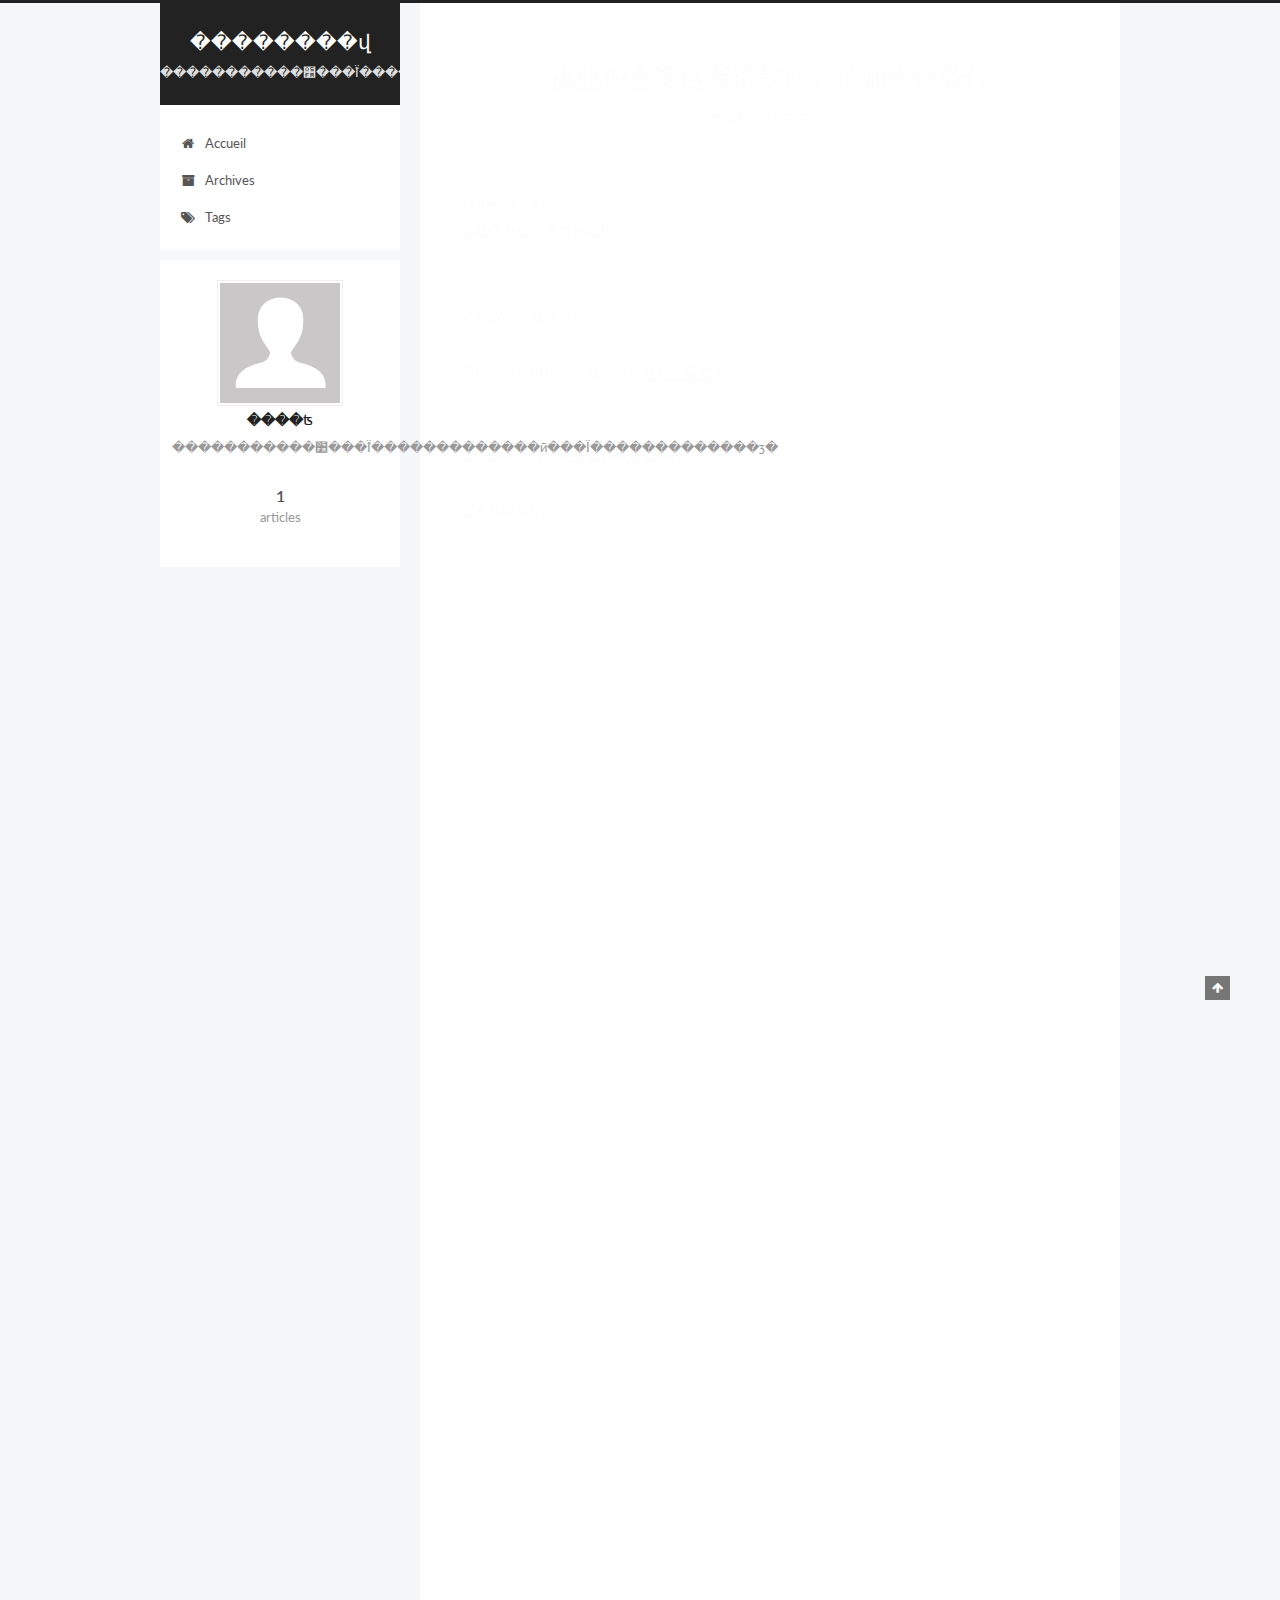
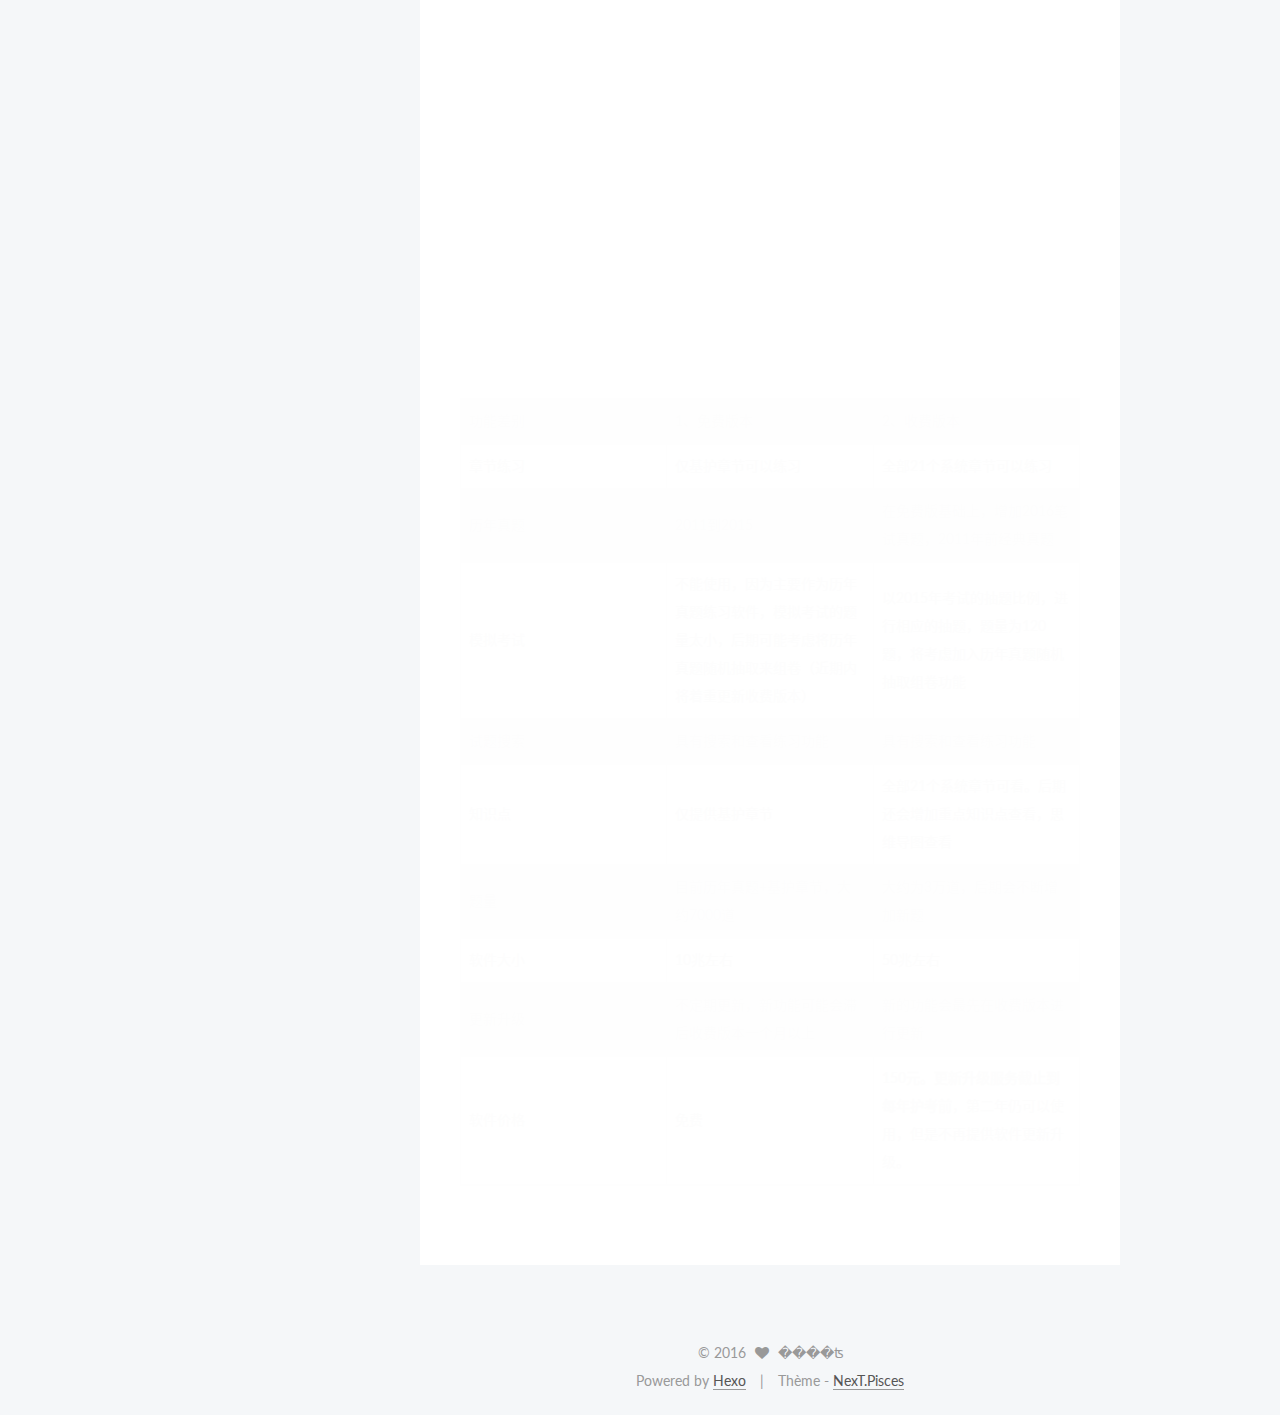
==== commit 34abb332: "Site updated: 2016-08-02 16:33:57" ====
--- a/index.html
+++ b/index.html
@@ -5,7 +5,7 @@
   
 
 
-<html class="theme-next muse use-motion">
+<html class="theme-next pisces use-motion">
 <head>
   <meta charset="UTF-8"/>
 <meta http-equiv="X-UA-Compatible" content="IE=edge,chrome=1" />
@@ -68,7 +68,7 @@
 <link href="/css/main.css?v=5.0.1" rel="stylesheet" type="text/css" />
 
 
-  <meta name="keywords" content="ִҵ��ʿ�ʸ�����, ��ʦ�ʸ�����,��������" />
+  <meta name="keywords" content="ִҵ��ʿ�ʸ�����, ��ʦ�ʸ�����,��������,��������վ" />
 
 
 
@@ -84,19 +84,22 @@
 
 
 
+<meta name="description" content="�����������׺���Ϊ֮�������������ӣ���Ϊ�������������ӡ�">
 <meta property="og:type" content="website">
-<meta property="og:title" content="Hexo">
+<meta property="og:title" content="��������վ">
 <meta property="og:url" content="http://yoursite.com/index.html">
-<meta property="og:site_name" content="Hexo">
+<meta property="og:site_name" content="��������վ">
+<meta property="og:description" content="�����������׺���Ϊ֮�������������ӣ���Ϊ�������������ӡ�">
 <meta name="twitter:card" content="summary">
-<meta name="twitter:title" content="Hexo">
+<meta name="twitter:title" content="��������վ">
+<meta name="twitter:description" content="�����������׺���Ϊ֮�������������ӣ���Ϊ�������������ӡ�">
 
 
 
 <script type="text/javascript" id="hexo.configuration">
   var NexT = window.NexT || {};
   var CONFIG = {
-    scheme: 'Muse',
+    scheme: 'Pisces',
     sidebar: {"position":"left","display":"post"},
     fancybox: true,
     motion: true,
@@ -112,10 +115,10 @@
 
   <link rel="canonical" href="http://yoursite.com/"/>
 
-  <title> Hexo </title>
+  <title> ��������վ </title>
 </head>
 
-<body itemscope itemtype="http://schema.org/WebPage" lang="">
+<body itemscope itemtype="http://schema.org/WebPage" lang="zh-CN">
 
   
 
@@ -145,11 +148,11 @@
   <div class="custom-logo-site-title">
     <a href="/"  class="brand" rel="start">
       <span class="logo-line-before"><i></i></span>
-      <span class="site-title">Hexo</span>
+      <span class="site-title">��������վ</span>
       <span class="logo-line-after"><i></i></span>
     </a>
   </div>
-  <p class="site-subtitle"></p>
+  <p class="site-subtitle">�����������׺���Ϊ֮�������������ӣ���Ϊ�������������ӡ�</p>
 </div>
 
 <div class="site-nav-toggle">
@@ -258,6 +261,13 @@
 
           
             
+              <span class="post-comments-count">
+                &nbsp; | &nbsp;
+                <a href="/2016/08/02/First-Post/#comments" itemprop="discussionUrl">
+                  <span class="post-comments-count ds-thread-count" data-thread-key="2016/08/02/First-Post/" itemprop="commentsCount"></span>
+                </a>
+              </span>
+            
           
 
           
@@ -281,108 +291,6 @@
           
             <p>##护考助手##<br>此贴作为软件更新通知用。<br><br><br>免费版本下载地址：<br><br>腾讯的软件市场中下载：<a href="http://android.myapp.com/myapp/detail.htm?apkName=com.xfzyy.hkzs" target="_blank" rel="external">点击打开下载地址</a><br><br><br>软件版本：分为免费版和收费版两种<br><br>版本功能差别：<br></p>
 <table><br><tr><br><td>功能差别</td><br><td>1、免费版本</td><br><td>2、收费版本</td><br></tr><br><tr><br><td>章节练习</td><br><td>仅基护章节可以练习</td><br><td>全部21个系统章节可以练习</td><br></tr><br><tr><br><td>历年真题</td><br><td>2011到2015</td><br><td>在免费版基础上，增加2016笔试真题，2011年前经典真题</td><br></tr><br><tr><br><td>模拟考试</td><br><td>不能使用，因为主要作为历年真题练习软件，模拟考试的题量太小，后期可能考虑将历年真题随机抽取来组卷（近期内将着重更新收费版本）</td><br><td>以2015年考试的抽题比例，进行相应的抽题，题量为120题，将考虑加入历年真题随机抽取组卷功能</td><br></tr><br><tr><br><td>试题搜索</td><br><td>具有搜索和查看练习功能</td><br><td>具有搜索和查看练习功能</td><br></tr><br><tr><br><td>知识点</td><br><td>仅提供基护章节</td><br><td>全部21个系统章节可看。后期还会增加重点知识点查看，思维导图查看</td><br></tr><br><tr><br><td>题量</td><br><td>目前历年真题+基护章节，大约7000道</td><br><td>大约为3万道，后期会不断增加新题</td><br></tr><br><tr><br><td>软件大小</td><br><td>10兆左右</td><br><td>50兆左右</td><br></tr><br><tr><br><td>更新升级</td><br><td>不定期更新，新功能可能会滞后收费版本一个月以上</td><br><td>新的功能会最先在收费版本进行更新</td><br></tr><br><tr><br><td>软件价格</td><br><td>免费</td><br><td><b>150元。更新升级服务截止到每年护考前</b>，第二年仍可以使用，但是不再提供软件更新升级。</td><br></tr><br></table>
-
-          
-        
-      
-    </div>
-
-    <div>
-      
-    </div>
-
-    <div>
-      
-    </div>
-
-    <footer class="post-footer">
-      
-
-      
-
-      
-      
-        <div class="post-eof"></div>
-      
-    </footer>
-  </article>
-
-
-    
-      
-
-  
-  
-
-  
-  
-  
-
-  <article class="post post-type-normal " itemscope itemtype="http://schema.org/Article">
-
-    
-      <header class="post-header">
-
-        
-        
-          <h1 class="post-title" itemprop="name headline">
-            
-            
-              
-                
-                <a class="post-title-link" href="/2016/08/02/hello-world/" itemprop="url">
-                  Hello World
-                </a>
-              
-            
-          </h1>
-        
-
-        <div class="post-meta">
-          <span class="post-time">
-            <span class="post-meta-item-icon">
-              <i class="fa fa-calendar-o"></i>
-            </span>
-            <span class="post-meta-item-text">Posté le</span>
-            <time itemprop="dateCreated" datetime="2016-08-02T08:41:27+08:00" content="2016-08-02">
-              2016-08-02
-            </time>
-          </span>
-
-          
-
-          
-            
-          
-
-          
-
-          
-          
-
-          
-        </div>
-      </header>
-    
-
-
-    <div class="post-body" itemprop="articleBody">
-
-      
-      
-
-      
-        
-          
-            <p>Welcome to <a href="https://hexo.io/" target="_blank" rel="external">Hexo</a>! This is your very first post. Check <a href="https://hexo.io/docs/" target="_blank" rel="external">documentation</a> for more info. If you get any problems when using Hexo, you can find the answer in <a href="https://hexo.io/docs/troubleshooting.html" target="_blank" rel="external">troubleshooting</a> or you can ask me on <a href="https://github.com/hexojs/hexo/issues" target="_blank" rel="external">GitHub</a>.</p>
-<h2 id="Quick-Start"><a href="#Quick-Start" class="headerlink" title="Quick Start"></a>Quick Start</h2><h3 id="Create-a-new-post"><a href="#Create-a-new-post" class="headerlink" title="Create a new post"></a>Create a new post</h3><figure class="highlight bash"><table><tr><td class="gutter"><pre><div class="line">1</div></pre></td><td class="code"><pre><div class="line">$ hexo new <span class="string">"My New Post"</span></div></pre></td></tr></table></figure>
-<p>More info: <a href="https://hexo.io/docs/writing.html" target="_blank" rel="external">Writing</a></p>
-<h3 id="Run-server"><a href="#Run-server" class="headerlink" title="Run server"></a>Run server</h3><figure class="highlight bash"><table><tr><td class="gutter"><pre><div class="line">1</div></pre></td><td class="code"><pre><div class="line">$ hexo server</div></pre></td></tr></table></figure>
-<p>More info: <a href="https://hexo.io/docs/server.html" target="_blank" rel="external">Server</a></p>
-<h3 id="Generate-static-files"><a href="#Generate-static-files" class="headerlink" title="Generate static files"></a>Generate static files</h3><figure class="highlight bash"><table><tr><td class="gutter"><pre><div class="line">1</div></pre></td><td class="code"><pre><div class="line">$ hexo generate</div></pre></td></tr></table></figure>
-<p>More info: <a href="https://hexo.io/docs/generating.html" target="_blank" rel="external">Generating</a></p>
-<h3 id="Deploy-to-remote-sites"><a href="#Deploy-to-remote-sites" class="headerlink" title="Deploy to remote sites"></a>Deploy to remote sites</h3><figure class="highlight bash"><table><tr><td class="gutter"><pre><div class="line">1</div></pre></td><td class="code"><pre><div class="line">$ hexo deploy</div></pre></td></tr></table></figure>
-<p>More info: <a href="https://hexo.io/docs/deployment.html" target="_blank" rel="external">Deployment</a></p>
 
           
         
@@ -445,14 +353,14 @@
         <div class="site-author motion-element" itemprop="author" itemscope itemtype="http://schema.org/Person">
           <img class="site-author-image" itemprop="image"
                src="/images/avatar.gif"
-               alt="xfzyy" />
-          <p class="site-author-name" itemprop="name">xfzyy</p>
-          <p class="site-description motion-element" itemprop="description"></p>
+               alt="����ʦ" />
+          <p class="site-author-name" itemprop="name">����ʦ</p>
+          <p class="site-description motion-element" itemprop="description">�����������׺���Ϊ֮�������������ӣ���Ϊ�������������ӡ�</p>
         </div>
         <nav class="site-state motion-element">
           <div class="site-state-item site-state-posts">
             <a href="/archives">
-              <span class="site-state-item-count">2</span>
+              <span class="site-state-item-count">1</span>
               <span class="site-state-item-name">articles</span>
             </a>
           </div>
@@ -496,7 +404,7 @@
   <span class="with-love">
     <i class="fa fa-heart"></i>
   </span>
-  <span class="author" itemprop="copyrightHolder">xfzyy</span>
+  <span class="author" itemprop="copyrightHolder">����ʦ</span>
 </div>
 
 <div class="powered-by">
@@ -506,7 +414,7 @@
 <div class="theme-info">
   Thème -
   <a class="theme-link" href="https://github.com/iissnan/hexo-theme-next">
-    NexT.Muse
+    NexT.Pisces
   </a>
 </div>
 
@@ -572,6 +480,13 @@
   
   
 
+
+  <script type="text/javascript" src="/js/src/affix.js?v=5.0.1"></script>
+
+  <script type="text/javascript" src="/js/src/schemes/pisces.js?v=5.0.1"></script>
+
+
+
   
 
   
@@ -583,9 +498,30 @@
 
   
 
-
-
-  
+  
+    
+  
+
+  <script type="text/javascript">
+    var duoshuoQuery = {short_name:"xfzyy.duoshuo.com"};
+    (function() {
+      var ds = document.createElement('script');
+      ds.type = 'text/javascript';ds.async = true;
+      ds.id = 'duoshuo-script';
+      ds.src = (document.location.protocol == 'https:' ? 'https:' : 'http:') + '//static.duoshuo.com/embed.js';
+      ds.charset = 'UTF-8';
+      (document.getElementsByTagName('head')[0]
+      || document.getElementsByTagName('body')[0]).appendChild(ds);
+    })();
+  </script>
+
+  
+    
+    <script src="/vendors/ua-parser-js/dist/ua-parser.min.js?v=0.7.9"></script>
+    <script src="/js/src/hook-duoshuo.js"></script>
+  
+
+
 
 
 
--- a/css/main.css
+++ b/css/main.css
@@ -185,7 +185,7 @@
 }
 body {
   position: relative;
-  font-family: "PingFang SC", "Microsoft YaHei", sans-serif;
+  font-family: 'Lato', "PingFang SC", "Microsoft YaHei", sans-serif;
   font-size: 14px;
   line-height: 2;
   color: #555;
@@ -216,7 +216,7 @@
   padding: 0;
   font-weight: bold;
   line-height: 1.5;
-  font-family: "PingFang SC", "Microsoft YaHei", sans-serif;
+  font-family: 'Lato', "PingFang SC", "Microsoft YaHei", sans-serif;
 }
 h2,
 h3,
@@ -497,8 +497,8 @@
   margin: 20px 0;
   padding: 15px;
   font-size: 13px;
-  color: $highlight-foreground;
-  background: $highlight-background;
+  color: #4d4d4c;
+  background: #f7f7f7;
   line-height: 1.6;
 }
 pre,
@@ -515,7 +515,7 @@
 }
 pre code {
   padding: 0;
-  color: $highlight-foreground;
+  color: #4d4d4c;
   background: none;
   text-shadow: none;
 }
@@ -535,7 +535,7 @@
 }
 .highlight figcaption {
   font-size: 1em;
-  color: $highlight-foreground;
+  color: #4d4d4c;
   line-height: 1em;
   margin-bottom: 1em;
 }
@@ -549,10 +549,10 @@
 }
 .highlight figcaption a {
   float: right;
-  color: $highlight-foreground;
+  color: #4d4d4c;
 }
 .highlight figcaption a:hover {
-  border-bottom-color: $highlight-foreground;
+  border-bottom-color: #4d4d4c;
 }
 .highlight .gutter pre {
   color: #666;
@@ -569,7 +569,7 @@
   border: none;
 }
 pre .comment {
-  color: $highlight-comment;
+  color: #8e908c;
 }
 pre .variable,
 pre .attribute,
@@ -583,7 +583,7 @@
 pre .css .id,
 pre .css .class,
 pre .css .pseudo {
-  color: $highlight-red;
+  color: #c82829;
 }
 pre .number,
 pre .preprocessor,
@@ -592,7 +592,7 @@
 pre .params,
 pre .constant,
 pre .command {
-  color: $highlight-orange;
+  color: #f5871f;
 }
 pre .ruby .class .title,
 pre .css .rules .attribute,
@@ -605,11 +605,11 @@
 pre .special,
 pre .number,
 pre .formula {
-  color: $highlight-green;
+  color: #718c00;
 }
 pre .title,
 pre .css .hexcolor {
-  color: $highlight-aqua;
+  color: #3e999f;
 }
 pre .function,
 pre .python .decorator,
@@ -619,11 +619,11 @@
 pre .perl .sub,
 pre .javascript .title,
 pre .coffeescript .title {
-  color: $highlight-blue;
+  color: #4271ae;
 }
 pre .keyword,
 pre .javascript .function {
-  color: $highlight-purple;
+  color: #8959a8;
 }
 .full-image.full-image.full-image {
   border: none;
@@ -728,7 +728,7 @@
   font-size: 14px;
   color: #fff;
   background: #222;
-  border: 2px solid #222;
+  border: 2px solid #555;
   text-decoration: none;
   border-radius: 0;
   transition-property: background-color;
@@ -739,8 +739,8 @@
 .btn:hover,
 .post-more-link .btn:hover {
   border-color: #222;
-  color: #222;
-  background: #fff;
+  color: #fff;
+  background: #222;
 }
 .btn-bar {
   display: block;
@@ -845,7 +845,7 @@
   width: 25px;
   background: #222;
   font-size: 12px;
-  opacity: 1;
+  opacity: 0.6;
   color: #fff;
   cursor: pointer;
   text-align: center;
@@ -866,7 +866,7 @@
   }
 }
 .back-to-top.back-to-top-on {
-  bottom: 19px;
+  bottom: 40px;
 }
 .header {
   background: #fff;
@@ -910,12 +910,12 @@
   line-height: 36px;
   font-size: 20px;
   font-weight: normal;
-  font-family: "PingFang SC", "Microsoft YaHei", sans-serif;
+  font-family: 'Lato', "PingFang SC", "Microsoft YaHei", sans-serif;
 }
 .site-subtitle {
   margin-top: 10px;
   font-size: 13px;
-  color: #999;
+  color: #ddd;
 }
 .use-motion .brand {
   opacity: 0;
@@ -988,7 +988,8 @@
   transition-timing-function: ease-in-out;
   transition-delay: 0s;
 }
-.menu .menu-item a:hover {
+.menu .menu-item a:hover,
+.menu-item-active a {
   border-bottom-color: #222;
 }
 .menu .menu-item .fa {
@@ -998,7 +999,7 @@
   opacity: 0;
 }
 .post-body {
-  font-family: "PingFang SC", "Microsoft YaHei", sans-serif;
+  font-family: 'Lato', "PingFang SC", "Microsoft YaHei", sans-serif;
 }
 @media (max-width: 767px) {
   .post-body {
@@ -1216,7 +1217,7 @@
   font-size: 26px;
   text-align: center;
   word-break: break-word;
-  font-weight: 400;
+  font-weight: 300;
 }
 @media (max-width: 767px) {
   .posts-expand .post-title {
@@ -1263,7 +1264,7 @@
 .posts-expand .post-meta {
   margin: 3px 0 60px 0;
   color: #999;
-  font-family: "PingFang SC", "Microsoft YaHei", sans-serif;
+  font-family: 'Lato', "PingFang SC", "Microsoft YaHei", sans-serif;
   font-size: 12px;
   text-align: center;
 }
@@ -1308,10 +1309,10 @@
   margin-top: 50px;
 }
 .post-more-link .btn {
-  color: #fff;
+  color: #555;
   font-size: 14px;
-  background: #222;
-  border-radius: 0;
+  background: #fff;
+  border-radius: 2px;
   line-height: 2;
 }
 .posts-expand .post-tags {
@@ -1464,20 +1465,20 @@
   display: block;
   margin: 0 auto;
   padding: 2px;
-  max-width: 96px;
+  max-width: 120px;
   height: auto;
-  border: 2px solid #333;
+  border: 1px solid #eee;
 }
 .site-author-name {
-  margin: 5px 0 0;
+  margin: 0;
   text-align: center;
-  color: #f5f5f5;
-  font-weight: normal;
+  color: #222;
+  font-weight: 600;
 }
 .site-description {
-  margin-top: 5px;
+  margin-top: 0;
   text-align: center;
-  font-size: 14px;
+  font-size: 13px;
   color: #999;
 }
 .site-state {
@@ -1489,7 +1490,7 @@
 .site-state-item {
   display: inline-block;
   padding: 0 15px;
-  border-left: 1px solid #333;
+  border-left: 1px solid #eee;
 }
 .site-state-item:first-child {
   border-left: none;
@@ -1502,11 +1503,11 @@
   text-align: center;
   color: inherit;
   font-weight: 600;
-  font-size: 18px;
+  font-size: 16px;
 }
 .site-state-item-name {
   font-size: 13px;
-  color: inherit;
+  color: #999;
 }
 .feed-link {
   margin-top: 20px;
@@ -1548,7 +1549,7 @@
   width: 4px;
   height: 4px;
   border-radius: 50%;
-  background: #52d94e;
+  background: #0ec7ff;
 }
 .links-of-blogroll {
   font-size: 13px;
@@ -1577,7 +1578,7 @@
   color: #555;
 }
 .sidebar-nav li:hover {
-  color: #f5f5f5;
+  color: #fc6423;
 }
 .page-post-detail .sidebar-nav-toc {
   padding: 0 5px;
@@ -1586,11 +1587,11 @@
   margin-left: 10px;
 }
 .sidebar-nav .sidebar-nav-active {
-  color: #87daff;
-  border-bottom-color: #87daff;
+  color: #fc6423;
+  border-bottom-color: #fc6423;
 }
 .sidebar-nav .sidebar-nav-active:hover {
-  color: #87daff;
+  color: #fc6423;
 }
 .sidebar-panel {
   display: none;
@@ -1623,12 +1624,12 @@
   transition-timing-function: ease-in-out;
   transition-delay: 0s;
   transition-property: all;
-  color: #999;
-  border-bottom-color: #555;
+  color: #666;
+  border-bottom-color: #ccc;
 }
 .post-toc ol a:hover {
-  color: #ccc;
-  border-bottom-color: #ccc;
+  color: #000;
+  border-bottom-color: #000;
 }
 .post-toc .nav-item {
   overflow: hidden;
@@ -1649,14 +1650,14 @@
   display: block;
 }
 .post-toc .nav .active > a {
-  color: #87daff;
-  border-bottom-color: #87daff;
+  color: #fc6423;
+  border-bottom-color: #fc6423;
 }
 .post-toc .nav .active-current > a {
-  color: #87daff;
+  color: #fc6423;
 }
 .post-toc .nav .active-current > a:hover {
-  color: #87daff;
+  color: #fc6423;
 }
 .footer {
   font-size: 14px;
@@ -2034,6 +2035,28 @@
   top: 42%;
   color: #ccc;
 }
+.busuanzi-count:before {
+  content: " ";
+  float: left;
+  width: 260px;
+  min-height: 25px;
+}
+@media (min-width: 768px) and (max-width: 991px) {
+  .busuanzi-count {
+    width: auto;
+  }
+  .busuanzi-count:before {
+    display: none;
+  }
+}
+@media (max-width: 767px) {
+  .busuanzi-count {
+    width: auto;
+  }
+  .busuanzi-count:before {
+    display: none;
+  }
+}
 .site-uv,
 .site-pv,
 .page-pv {
@@ -2043,6 +2066,13 @@
 .site-pv .busuanzi-value,
 .page-pv .busuanzi-value {
   margin: 0 5px;
+}
+.site-uv {
+  margin-right: 10px;
+}
+.site-uv::after {
+  content: "|";
+  padding-left: 10px;
 }
 .use-motion .post {
   opacity: 0;
@@ -2098,78 +2128,395 @@
   padding-left: 10px;
 }
 .page-post-detail .sidebar-toggle-line {
-  background: #87daff;
+  background: #fc6423;
 }
 .page-post-detail .comments {
   overflow: hidden;
 }
-@media (max-width: 767px) {
-  .header-inner,
-  .container .main-inner,
+body {
+  background: #f5f7f9;
+}
+@media (min-width: 992px) {
+  .full-image.full-image.full-image {
+    max-width: none;
+    width: 118%;
+    margin: 0 -9%;
+  }
+}
+.header {
+  position: relative;
+  margin: 0 auto;
+  width: 960px;
+}
+@media (min-width: 768px) and (max-width: 991px) {
+  .header {
+    width: auto;
+  }
+}
+@media (max-width: 767px) {
+  .header {
+    width: auto;
+  }
+}
+.header-inner {
+  position: absolute;
+  top: 0;
+  overflow: hidden;
+  padding: 0;
+  width: 240px;
+  background: #fff;
+}
+@media (min-width: 1600px) {
+  .container .header-inner {
+    width: 240px;
+  }
+}
+@media (min-width: 768px) and (max-width: 991px) {
+  .header-inner {
+    position: relative;
+    width: auto;
+  }
+}
+@media (max-width: 767px) {
+  .header-inner {
+    position: relative;
+    width: auto;
+  }
+}
+.main:before,
+.main:after {
+  content: " ";
+  display: table;
+}
+.main:after {
+  clear: both;
+}
+@media (min-width: 768px) and (max-width: 991px) {
+  .main {
+    padding-bottom: 100px;
+  }
+}
+@media (max-width: 767px) {
+  .main {
+    padding-bottom: 100px;
+  }
+}
+.container .main-inner {
+  width: 960px;
+}
+@media (min-width: 768px) and (max-width: 991px) {
+  .container .main-inner {
+    width: auto;
+  }
+}
+@media (max-width: 767px) {
+  .container .main-inner {
+    width: auto;
+  }
+}
+.content-wrap {
+  float: right;
+  box-sizing: border-box;
+  padding: 40px;
+  width: 700px;
+  background: #fff;
+  min-height: 700px;
+}
+@media (min-width: 768px) and (max-width: 991px) {
+  .content-wrap {
+    width: 100%;
+    padding: 20px;
+  }
+}
+@media (max-width: 767px) {
+  .content-wrap {
+    width: 100%;
+    padding: 20px;
+    min-height: auto;
+  }
+}
+.sidebar {
+  position: static;
+  float: left;
+  margin-top: 300px;
+  width: 240px;
+  background: #fff;
+  box-shadow: none;
+}
+@media (min-width: 768px) and (max-width: 991px) {
+  .sidebar {
+    display: none;
+  }
+}
+@media (max-width: 767px) {
+  .sidebar {
+    display: none;
+  }
+}
+.sidebar-toggle {
+  display: none;
+}
+.footer-inner {
+  width: 960px;
+}
+.footer-inner:before {
+  content: " ";
+  float: left;
+  width: 260px;
+  min-height: 50px;
+}
+@media (min-width: 768px) and (max-width: 991px) {
   .footer-inner {
     width: auto;
   }
-}
-.custom-logo .site-meta-headline {
-  text-align: center;
-}
-.custom-logo .brand {
+  .footer-inner:before {
+    display: none;
+  }
+}
+@media (max-width: 767px) {
+  .footer-inner {
+    width: auto;
+  }
+  .footer-inner:before {
+    display: none;
+  }
+}
+.sidebar-position-right .header-inner {
+  right: 0;
+}
+.sidebar-position-right .content-wrap {
+  float: left;
+}
+.sidebar-position-right .sidebar {
+  float: right;
+}
+.sidebar-position-right .footer-inner:before {
+  float: right;
+}
+.site-meta {
+  padding: 20px 0;
+  color: #fff;
+  background: #222;
+}
+@media (min-width: 768px) and (max-width: 991px) {
+  .site-meta {
+    box-shadow: 0 0 16px rgba(0,0,0,0.5);
+  }
+}
+@media (max-width: 767px) {
+  .site-meta {
+    box-shadow: 0 0 16px rgba(0,0,0,0.5);
+  }
+}
+.brand {
+  display: block;
+  padding: 0;
   background: none;
 }
-.custom-logo .site-title {
-  margin: 10px auto 0;
-  font-size: 24px;
-  color: #222;
-}
-.custom-logo .site-title a {
-  border: none;
-}
-.custom-logo-image {
-  margin: 0 auto;
-  padding: 5px;
-  max-width: 150px;
-  background: #fff;
-}
-@media (max-width: 767px) {
-  .site-nav {
-    position: absolute;
-    left: 0;
-    top: 52px;
-    margin: 0;
-    width: 100%;
-    padding: 0;
-    background: #fff;
-    border-bottom: 1px solid #ddd;
-  }
-}
-@media (max-width: 767px) {
-  .menu {
-    text-align: left;
-  }
-}
-@media (max-width: 767px) {
-  .menu .menu-item {
-    display: block;
-    margin: 0 10px;
-    vertical-align: top;
-  }
-}
-@media (max-width: 767px) {
-  .menu .menu-item br {
-    display: none;
-  }
-}
-@media (max-width: 767px) {
-  .menu .menu-item a {
-    padding: 5px 10px;
-  }
-}
-.menu .menu-item .fa {
-  margin-right: 0;
+.brand:hover {
+  color: #fff;
+}
+.site-subtitle {
+  margin: 0;
 }
 .site-search form {
   display: none;
 }
+.site-nav {
+  border-top: none;
+}
+@media (min-width: 768px) and (max-width: 991px) {
+  .site-nav {
+    display: none !important;
+  }
+}
+@media (min-width: 768px) and (max-width: 991px) {
+  .site-nav-on {
+    display: block !important;
+  }
+}
+.menu .menu-item {
+  display: block;
+  margin: 0;
+  list-style: none;
+}
+.menu .menu-item a {
+  position: relative;
+  box-sizing: border-box;
+  padding: 5px 20px;
+  text-align: left;
+  line-height: inherit;
+  transition-property: background-color;
+  transition-duration: 0.2s;
+  transition-timing-function: ease-in-out;
+  transition-delay: 0s;
+}
+.menu .menu-item a:hover,
+.menu-item-active a {
+  background: #f9f9f9;
+  border-bottom-color: #fff;
+}
+.menu .menu-item br {
+  display: none;
+}
+.menu-item-active a:after {
+  content: " ";
+  position: absolute;
+  top: 50%;
+  margin-top: -3px;
+  right: 15px;
+  width: 6px;
+  height: 6px;
+  border-radius: 50%;
+  background-color: #bbb;
+}
+.btn-bar {
+  background-color: #fff;
+}
+.site-nav-toggle {
+  top: 20px;
+  left: 20px;
+}
+@media (min-width: 768px) and (max-width: 991px) {
+  .site-nav-toggle {
+    display: block;
+  }
+}
+.use-motion .sidebar .motion-element {
+  opacity: 1;
+}
+.sidebar {
+  display: none;
+  right: auto;
+  bottom: auto;
+  -webkit-transform: none;
+}
+.sidebar-inner {
+  box-sizing: border-box;
+  width: 240px;
+  color: #555;
+  background: #fff;
+}
+.sidebar-inner.affix {
+  position: fixed;
+  top: 0;
+}
+.site-overview {
+  margin: 0 2px;
+  text-align: left;
+}
+.site-author:before,
+.site-author:after {
+  content: " ";
+  display: table;
+}
+.site-author:after {
+  clear: both;
+}
+.sidebar a {
+  color: #555;
+}
+.sidebar a:hover {
+  color: #222;
+}
+.links-of-author-item a:before {
+  display: none;
+}
+.links-of-author-item a {
+  border-bottom: none;
+  text-decoration: underline;
+}
+.feed-link {
+  border-top: 1px dotted #ccc;
+  border-bottom: 1px dotted #ccc;
+  text-align: center;
+}
+.feed-link a {
+  display: block;
+  color: #fc6423;
+  border: none;
+}
+.feed-link a:hover {
+  background: none;
+  color: #e34603;
+}
+.feed-link a:hover i {
+  color: #e34603;
+}
+.links-of-author:before,
+.links-of-author:after {
+  content: " ";
+  display: table;
+}
+.links-of-author:after {
+  clear: both;
+}
+.links-of-author-item {
+  float: left;
+  margin: 5px 0 0;
+  width: 50%;
+}
+.links-of-author-item a {
+  box-sizing: border-box;
+  display: inline-block;
+  margin-right: 0;
+  margin-bottom: 0;
+  padding: 0 5px;
+  overflow: hidden;
+  white-space: nowrap;
+  text-overflow: ellipsis;
+}
+.links-of-author-item a {
+  display: block;
+  text-decoration: none;
+}
+.links-of-author-item a:hover {
+  border-radius: 4px;
+  background: #eee;
+}
+.links-of-author-item .fa {
+  margin-right: 2px;
+  font-size: 16px;
+}
+.links-of-author-item .fa-globe {
+  font-size: 15px;
+}
+.links-of-blogroll {
+  margin-top: 20px;
+  padding: 3px 0 0;
+  border-top: 1px dotted #ccc;
+}
+.links-of-blogroll-title {
+  margin-top: 0;
+}
+.links-of-blogroll-item {
+  padding: 0;
+}
+.links-of-blogroll-inline:before,
+.links-of-blogroll-inline:after {
+  content: " ";
+  display: table;
+}
+.links-of-blogroll-inline:after {
+  clear: both;
+}
 .links-of-blogroll-inline .links-of-blogroll-item {
-  display: inline-block;
-}
+  float: left;
+  margin: 5px 0 0;
+  width: 50%;
+}
+.links-of-blogroll-inline .links-of-blogroll-item a {
+  box-sizing: border-box;
+  display: inline-block;
+  margin-right: 0;
+  margin-bottom: 0;
+  padding: 0 5px;
+  overflow: hidden;
+  white-space: nowrap;
+  text-overflow: ellipsis;
+}
+@media (max-width: 767px) {
+  .post-body {
+    text-align: justify;
+  }
+}
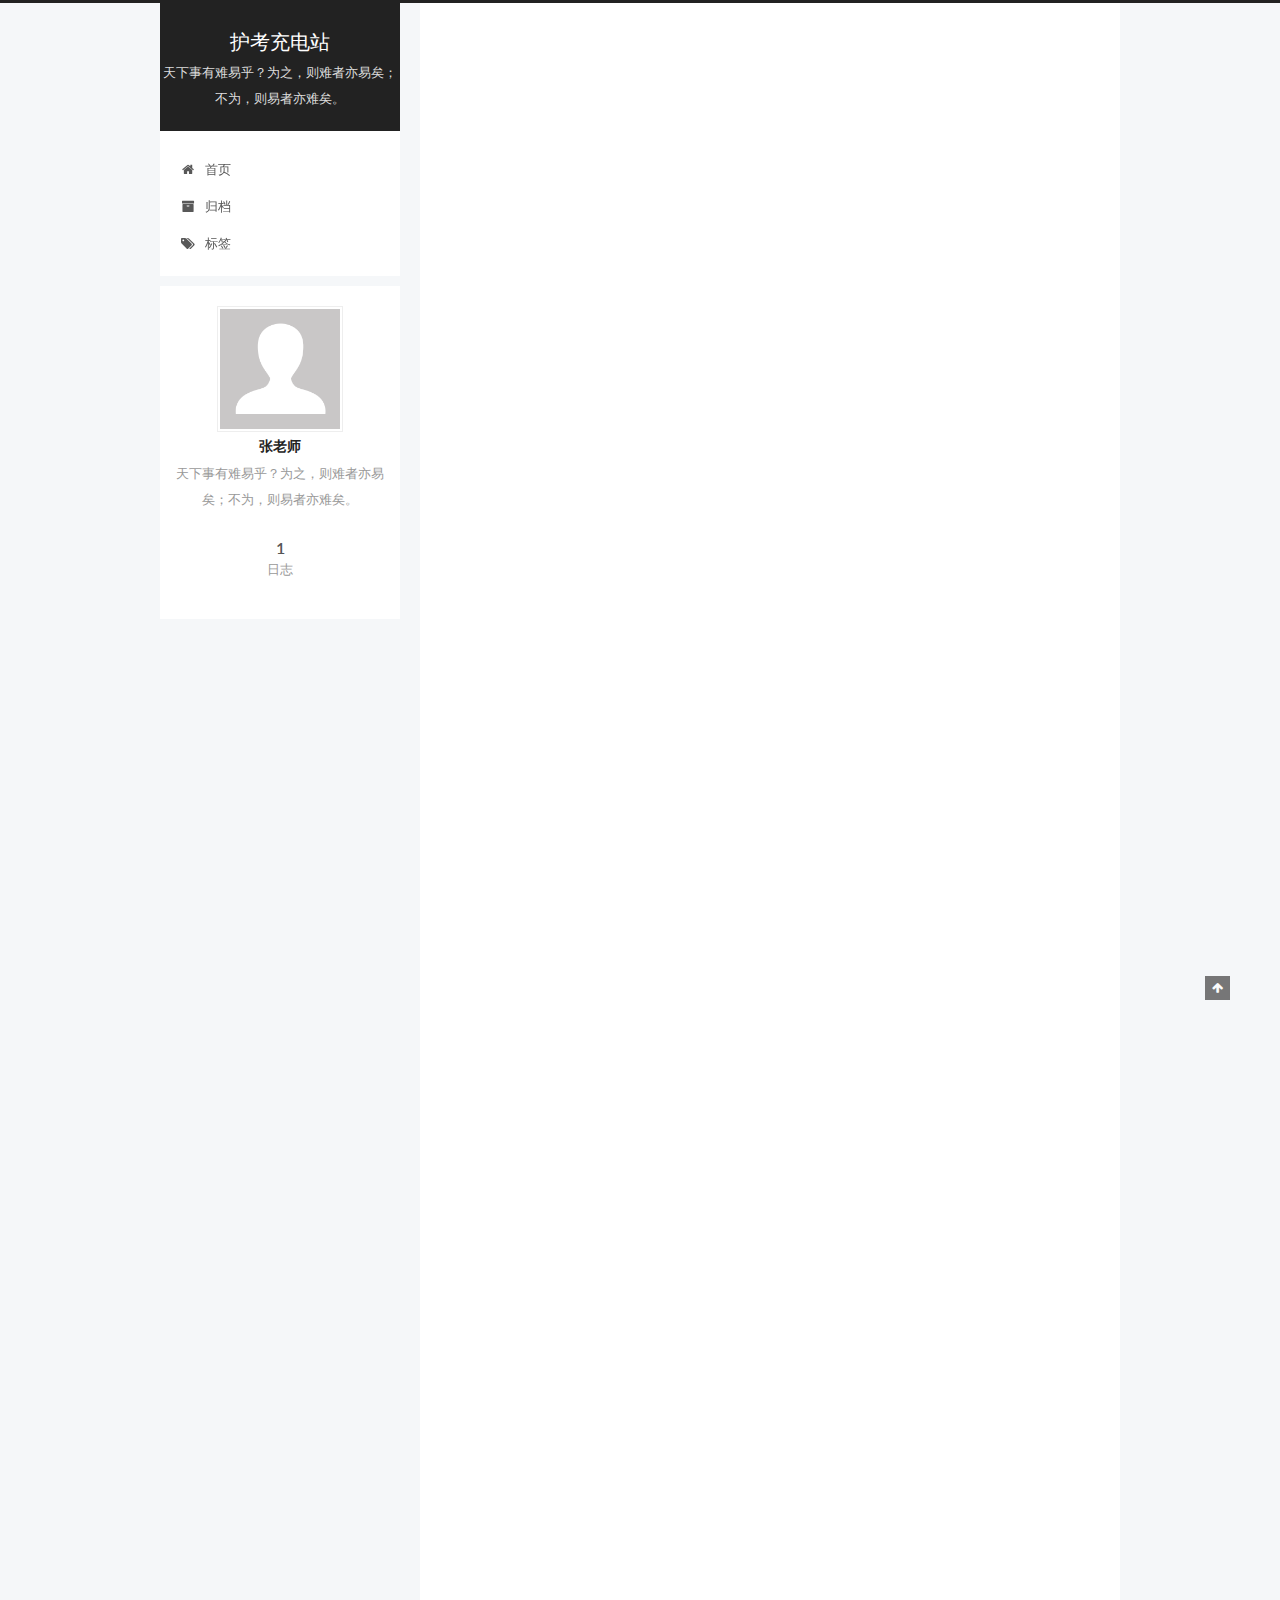
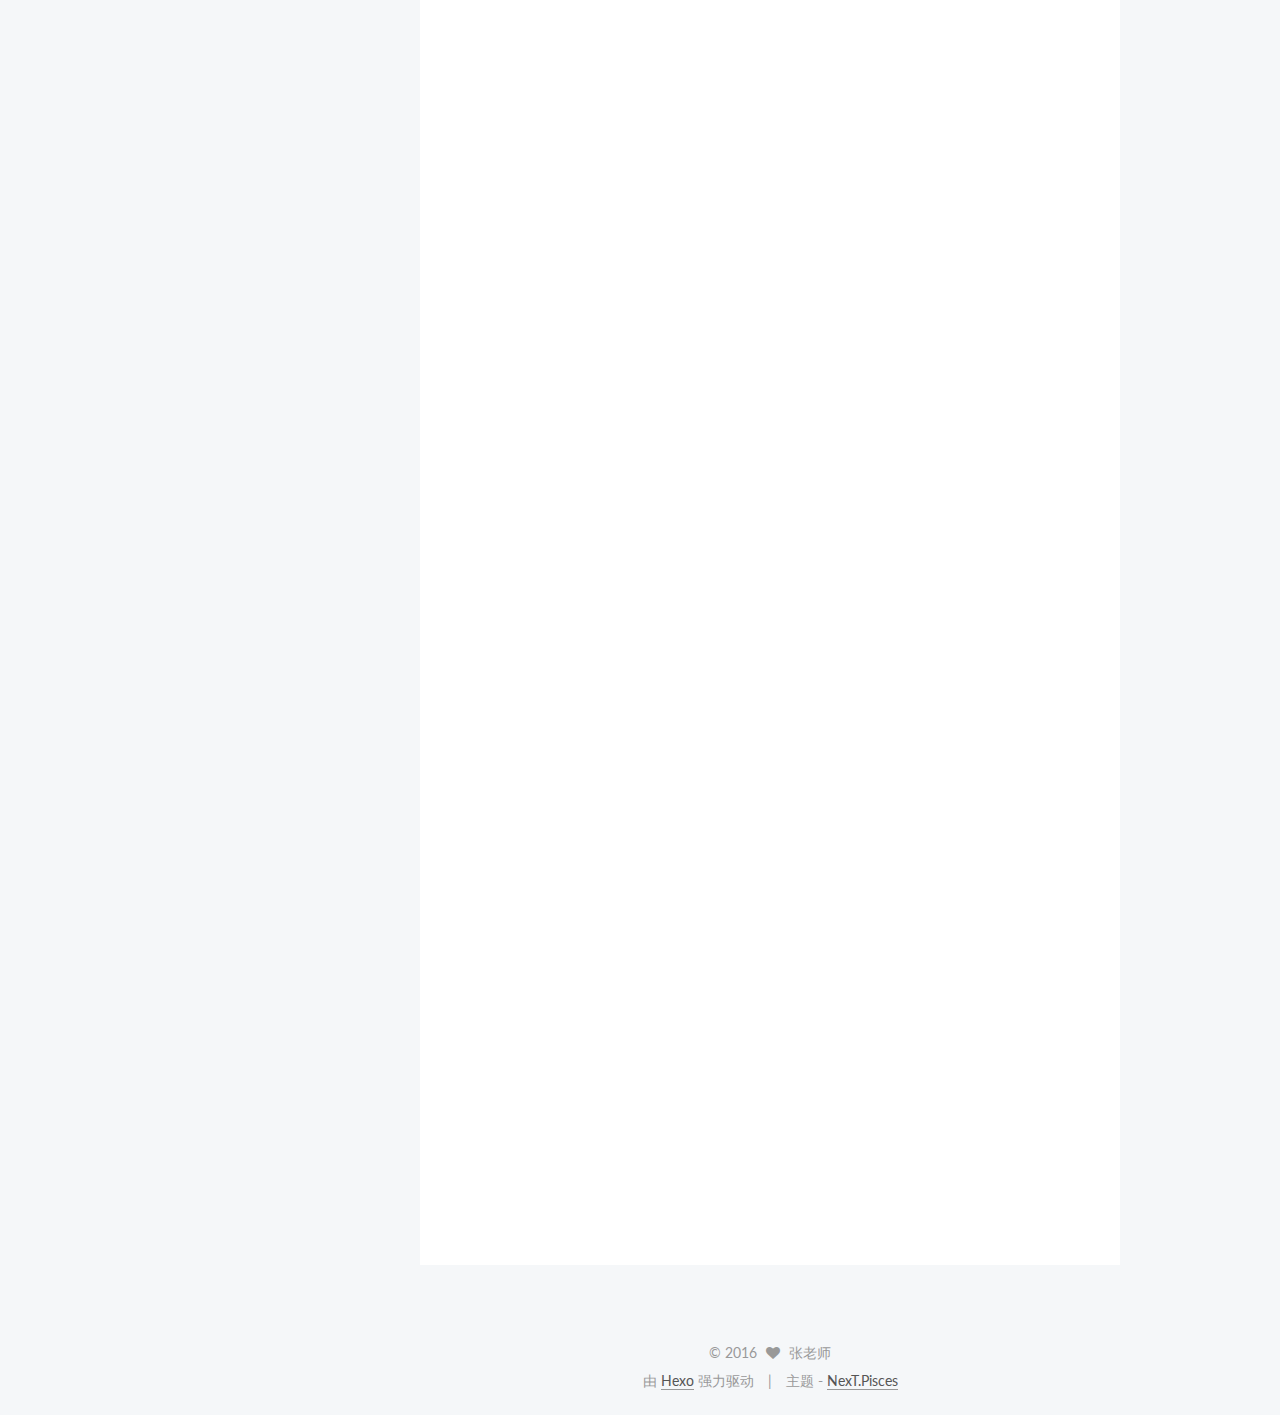
==== commit bb2c7ea3: "Site updated: 2016-08-02 16:49:24" ====
--- a/index.html
+++ b/index.html
@@ -84,15 +84,15 @@
 
 
 
-<meta name="description" content="�����������׺���Ϊ֮�������������ӣ���Ϊ�������������ӡ�">
+<meta name="description" content="天下事有难易乎？为之，则难者亦易矣；不为，则易者亦难矣。">
 <meta property="og:type" content="website">
-<meta property="og:title" content="��������վ">
+<meta property="og:title" content="护考充电站">
 <meta property="og:url" content="http://yoursite.com/index.html">
-<meta property="og:site_name" content="��������վ">
-<meta property="og:description" content="�����������׺���Ϊ֮�������������ӣ���Ϊ�������������ӡ�">
+<meta property="og:site_name" content="护考充电站">
+<meta property="og:description" content="天下事有难易乎？为之，则难者亦易矣；不为，则易者亦难矣。">
 <meta name="twitter:card" content="summary">
-<meta name="twitter:title" content="��������վ">
-<meta name="twitter:description" content="�����������׺���Ϊ֮�������������ӣ���Ϊ�������������ӡ�">
+<meta name="twitter:title" content="护考充电站">
+<meta name="twitter:description" content="天下事有难易乎？为之，则难者亦易矣；不为，则易者亦难矣。">
 
 
 
@@ -115,10 +115,10 @@
 
   <link rel="canonical" href="http://yoursite.com/"/>
 
-  <title> ��������վ </title>
+  <title> 护考充电站 </title>
 </head>
 
-<body itemscope itemtype="http://schema.org/WebPage" lang="zh-CN">
+<body itemscope itemtype="http://schema.org/WebPage" lang="zh-Hans">
 
   
 
@@ -148,11 +148,11 @@
   <div class="custom-logo-site-title">
     <a href="/"  class="brand" rel="start">
       <span class="logo-line-before"><i></i></span>
-      <span class="site-title">��������վ</span>
+      <span class="site-title">护考充电站</span>
       <span class="logo-line-after"><i></i></span>
     </a>
   </div>
-  <p class="site-subtitle">�����������׺���Ϊ֮�������������ӣ���Ϊ�������������ӡ�</p>
+  <p class="site-subtitle">天下事有难易乎？为之，则难者亦易矣；不为，则易者亦难矣。</p>
 </div>
 
 <div class="site-nav-toggle">
@@ -175,7 +175,7 @@
             
               <i class="menu-item-icon fa fa-fw fa-home"></i> <br />
             
-            Accueil
+            首页
           </a>
         </li>
       
@@ -185,7 +185,7 @@
             
               <i class="menu-item-icon fa fa-fw fa-archive"></i> <br />
             
-            Archives
+            归档
           </a>
         </li>
       
@@ -195,7 +195,7 @@
             
               <i class="menu-item-icon fa fa-fw fa-tags"></i> <br />
             
-            Tags
+            标签
           </a>
         </li>
       
@@ -251,7 +251,7 @@
             <span class="post-meta-item-icon">
               <i class="fa fa-calendar-o"></i>
             </span>
-            <span class="post-meta-item-text">Posté le</span>
+            <span class="post-meta-item-text">发表于</span>
             <time itemprop="dateCreated" datetime="2016-08-02T13:34:43+08:00" content="2016-08-02">
               2016-08-02
             </time>
@@ -353,15 +353,15 @@
         <div class="site-author motion-element" itemprop="author" itemscope itemtype="http://schema.org/Person">
           <img class="site-author-image" itemprop="image"
                src="/images/avatar.gif"
-               alt="����ʦ" />
-          <p class="site-author-name" itemprop="name">����ʦ</p>
-          <p class="site-description motion-element" itemprop="description">�����������׺���Ϊ֮�������������ӣ���Ϊ�������������ӡ�</p>
+               alt="张老师" />
+          <p class="site-author-name" itemprop="name">张老师</p>
+          <p class="site-description motion-element" itemprop="description">天下事有难易乎？为之，则难者亦易矣；不为，则易者亦难矣。</p>
         </div>
         <nav class="site-state motion-element">
           <div class="site-state-item site-state-posts">
             <a href="/archives">
               <span class="site-state-item-count">1</span>
-              <span class="site-state-item-name">articles</span>
+              <span class="site-state-item-name">日志</span>
             </a>
           </div>
 
@@ -404,15 +404,15 @@
   <span class="with-love">
     <i class="fa fa-heart"></i>
   </span>
-  <span class="author" itemprop="copyrightHolder">����ʦ</span>
+  <span class="author" itemprop="copyrightHolder">张老师</span>
 </div>
 
 <div class="powered-by">
-  Powered by <a class="theme-link" href="https://hexo.io">Hexo</a>
+  由 <a class="theme-link" href="https://hexo.io">Hexo</a> 强力驱动
 </div>
 
 <div class="theme-info">
-  Thème -
+  主题 -
   <a class="theme-link" href="https://github.com/iissnan/hexo-theme-next">
     NexT.Pisces
   </a>
--- a/css/main.css
+++ b/css/main.css
@@ -1549,7 +1549,7 @@
   width: 4px;
   height: 4px;
   border-radius: 50%;
-  background: #0ec7ff;
+  background: #ff9fff;
 }
 .links-of-blogroll {
   font-size: 13px;
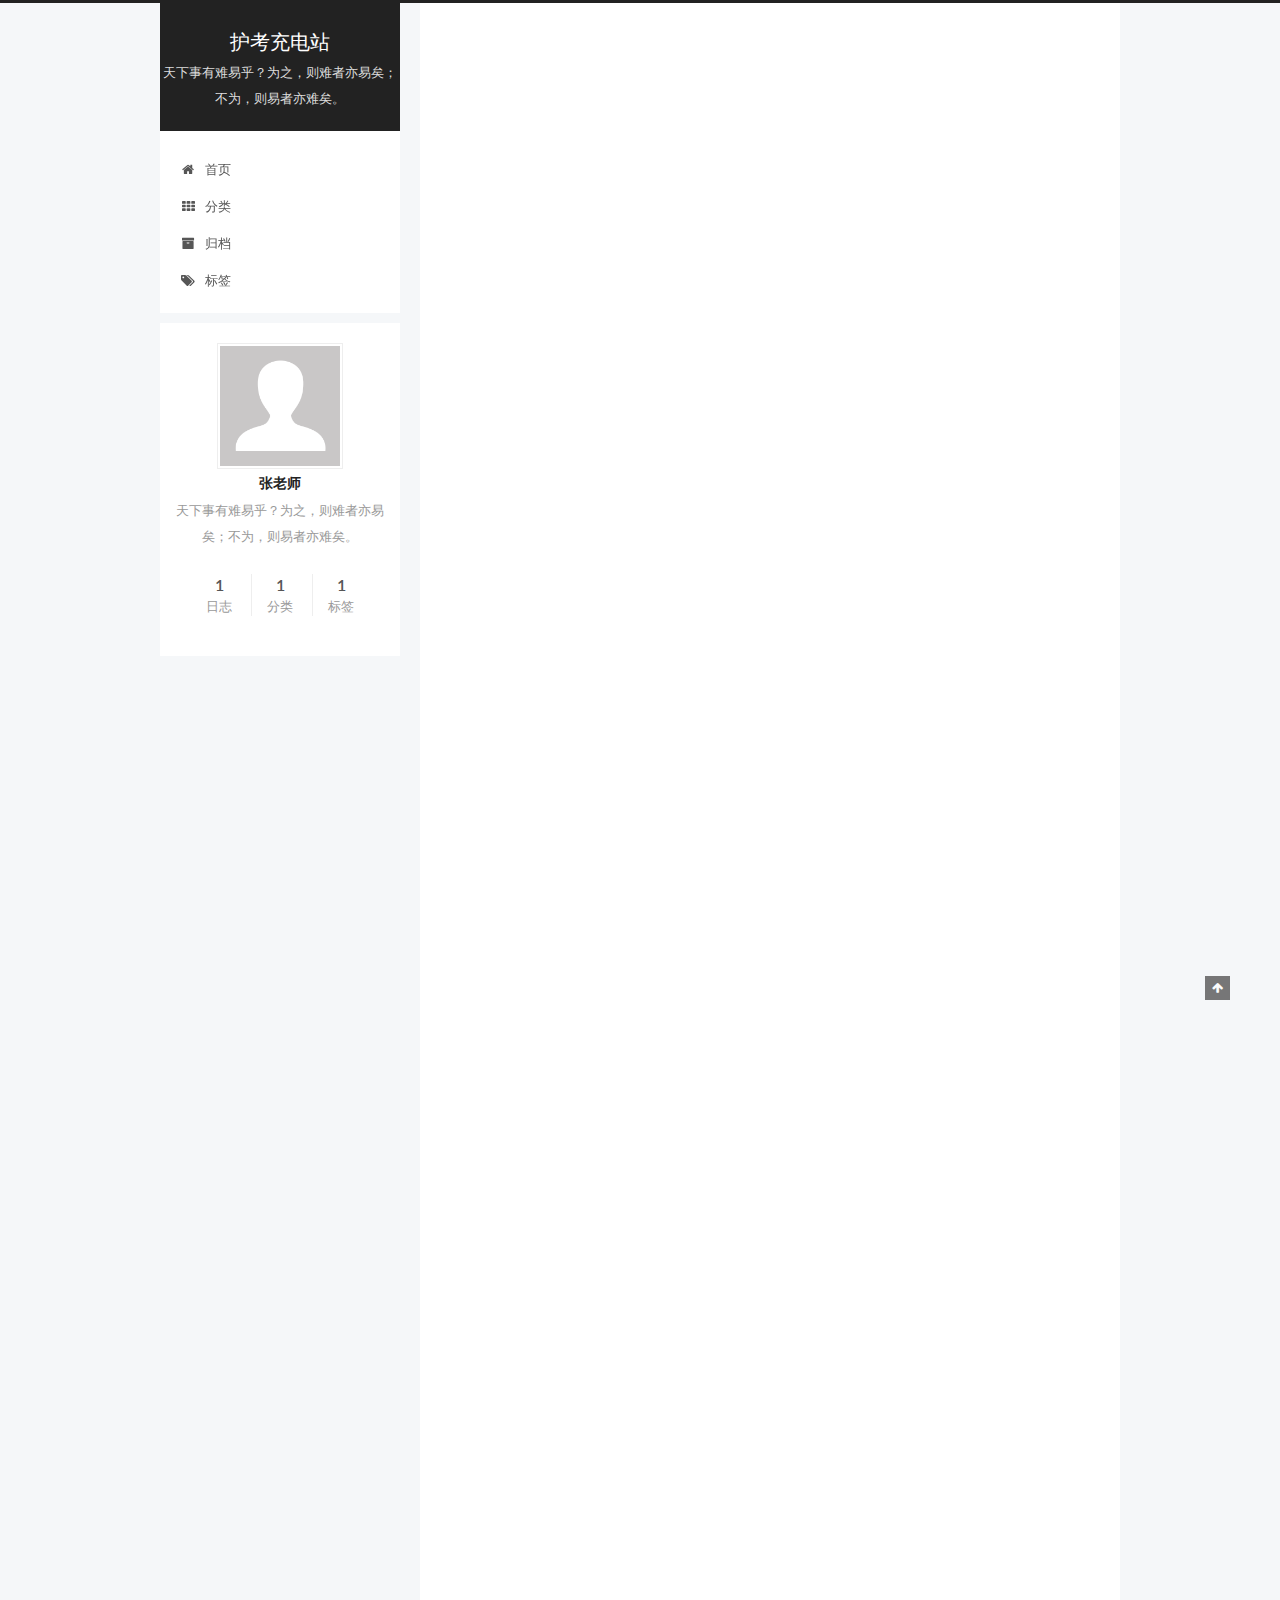
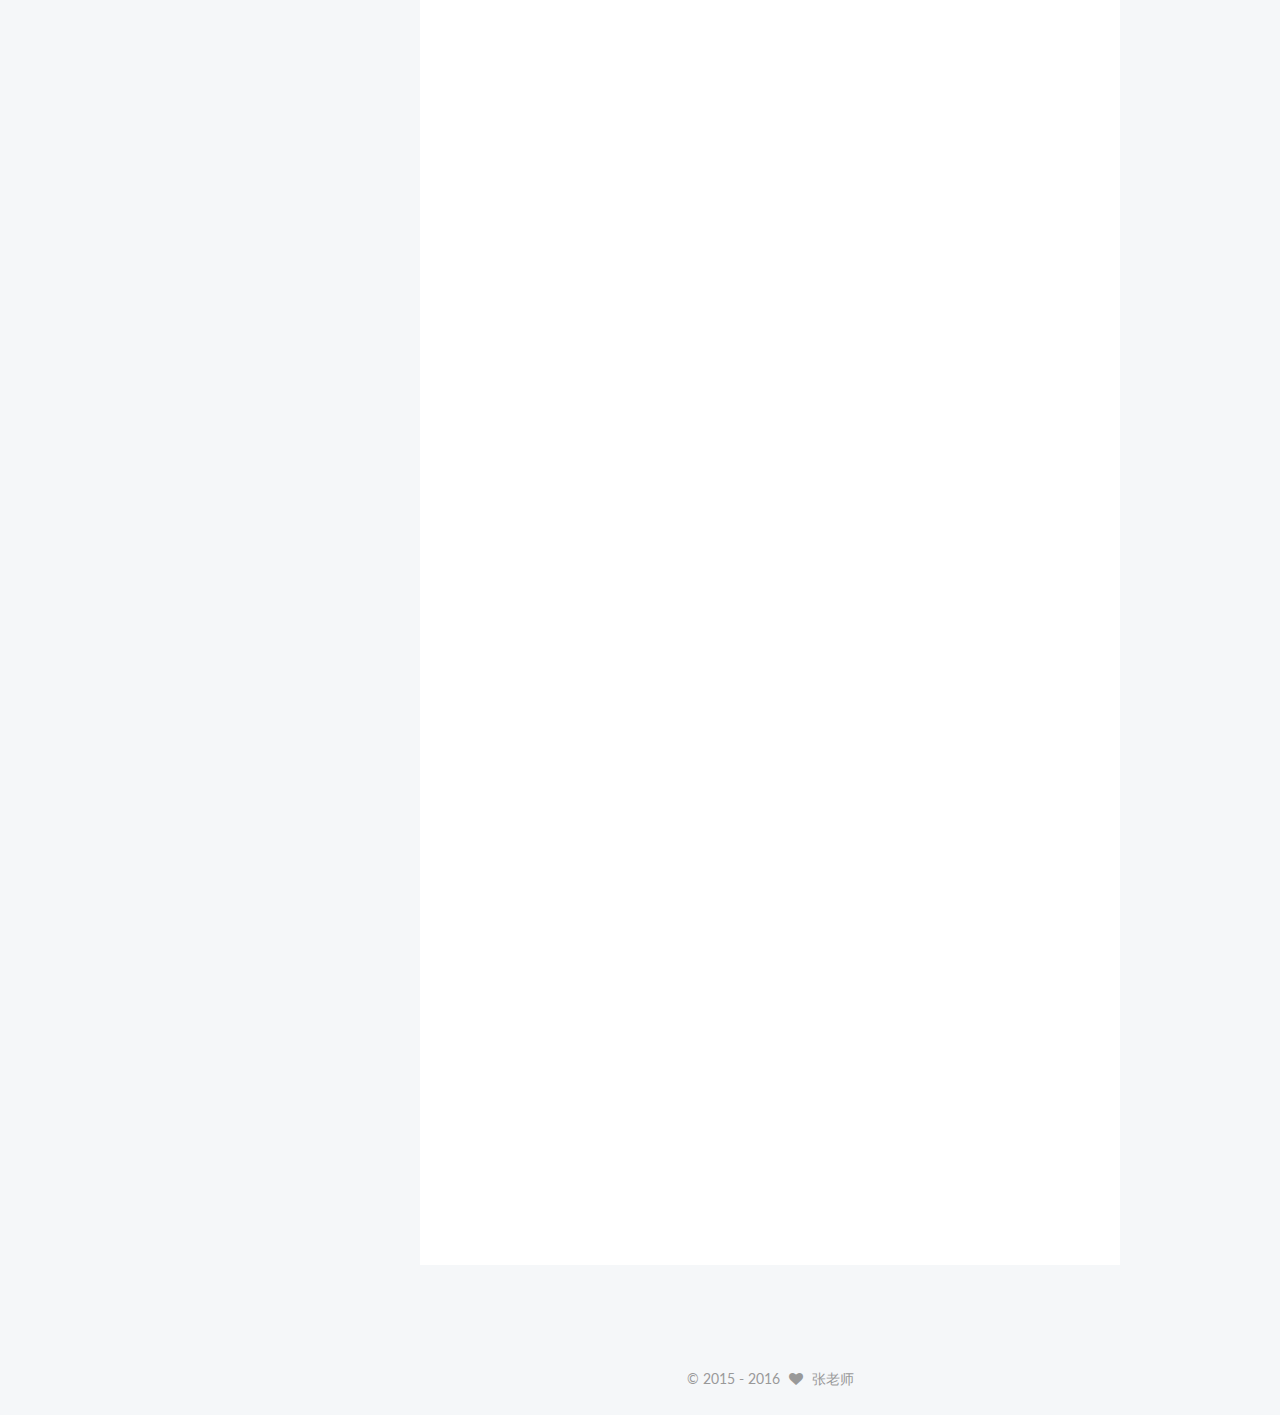
==== commit 534e25f8: "Site updated: 2016-08-02 17:37:52" ====
--- a/index.html
+++ b/index.html
@@ -68,7 +68,7 @@
 <link href="/css/main.css?v=5.0.1" rel="stylesheet" type="text/css" />
 
 
-  <meta name="keywords" content="ִҵ��ʿ�ʸ�����, ��ʦ�ʸ�����,��������,��������վ" />
+  <meta name="keywords" content="执业护士资格考试, 护师资格考试,护考助手,护考充电站" />
 
 
 
@@ -104,8 +104,8 @@
     fancybox: true,
     motion: true,
     duoshuo: {
-      userId: 0,
-      author: 'xfzyy'
+      userId: 6314115276497487000,
+      author: '张老师'
     }
   };
 </script>
@@ -180,6 +180,16 @@
         </li>
       
         
+        <li class="menu-item menu-item-categories">
+          <a href="/categories" rel="section">
+            
+              <i class="menu-item-icon fa fa-fw fa-th"></i> <br />
+            
+            分类
+          </a>
+        </li>
+      
+        
         <li class="menu-item menu-item-archives">
           <a href="/archives" rel="section">
             
@@ -239,7 +249,7 @@
               
                 
                 <a class="post-title-link" href="/2016/08/02/First-Post/" itemprop="url">
-                  执业护士资格考试软件，护师考试软件
+                  护考助手
                 </a>
               
             
@@ -258,6 +268,25 @@
           </span>
 
           
+            <span class="post-category" >
+              &nbsp; | &nbsp;
+              <span class="post-meta-item-icon">
+                <i class="fa fa-folder-o"></i>
+              </span>
+              <span class="post-meta-item-text">分类于</span>
+              
+                <span itemprop="about" itemscope itemtype="https://schema.org/Thing">
+                  <a href="/categories/考试软件/" itemprop="url" rel="index">
+                    <span itemprop="name">考试软件</span>
+                  </a>
+                </span>
+
+                
+                
+
+              
+            </span>
+          
 
           
             
@@ -273,6 +302,15 @@
           
 
           
+          
+             <span id="/2016/08/02/First-Post/" class="leancloud_visitors" data-flag-title="护考助手">
+               &nbsp; | &nbsp;
+               <span class="post-meta-item-icon">
+                 <i class="fa fa-eye"></i>
+               </span>
+               <span class="post-meta-item-text">阅读次数 </span>
+               <span class="leancloud-visitors-count"></span>
+              </span>
           
 
           
@@ -366,7 +404,21 @@
           </div>
 
           
-
+            <div class="site-state-item site-state-categories">
+              <a href="/categories">
+                <span class="site-state-item-count">1</span>
+                <span class="site-state-item-name">分类</span>
+              </a>
+            </div>
+          
+
+          
+            <div class="site-state-item site-state-tags">
+              <a href="/tags">
+                <span class="site-state-item-count">1</span>
+                <span class="site-state-item-name">标签</span>
+              </a>
+            </div>
           
 
         </nav>
@@ -399,23 +451,12 @@
       <div class="footer-inner">
         <div class="copyright" >
   
-  &copy; 
+  &copy;  2015 - 
   <span itemprop="copyrightYear">2016</span>
   <span class="with-love">
     <i class="fa fa-heart"></i>
   </span>
   <span class="author" itemprop="copyrightHolder">张老师</span>
-</div>
-
-<div class="powered-by">
-  由 <a class="theme-link" href="https://hexo.io">Hexo</a> 强力驱动
-</div>
-
-<div class="theme-info">
-  主题 -
-  <a class="theme-link" href="https://github.com/iissnan/hexo-theme-next">
-    NexT.Pisces
-  </a>
 </div>
 
         
@@ -534,6 +575,113 @@
   
 
   
+  <script src="https://cdn1.lncld.net/static/js/av-core-mini-0.6.1.js"></script>
+  <script>AV.initialize("imjoWHN1GkhhR01z90bmmB7G-gzGzoHsz", "UVA8a4RLeOMeE0wpuk5osYvt");</script>
+  <script>
+    function showTime(Counter) {
+      var query = new AV.Query(Counter);
+      var entries = [];
+      var $visitors = $(".leancloud_visitors");
+
+      $visitors.each(function () {
+        entries.push( $(this).attr("id").trim() );
+      });
+
+      query.containedIn('url', entries);
+      query.find()
+        .done(function (results) {
+          var COUNT_CONTAINER_REF = '.leancloud-visitors-count';
+
+          if (results.length === 0) {
+            $visitors.find(COUNT_CONTAINER_REF).text(0);
+            return;
+          }
+
+          for (var i = 0; i < results.length; i++) {
+            var item = results[i];
+            var url = item.get('url');
+            var time = item.get('time');
+            var element = document.getElementById(url);
+
+            $(element).find(COUNT_CONTAINER_REF).text(time);
+          }
+          for(var i = 0; i < entries.length; i++) {
+            var url = entries[i];
+            var element = document.getElementById(url);
+            var countSpan = $(element).find(COUNT_CONTAINER_REF);
+            if( countSpan.text() == '') {
+              countSpan.text(0);
+            }
+          }
+        })
+        .fail(function (object, error) {
+          console.log("Error: " + error.code + " " + error.message);
+        });
+    }
+
+    function addCount(Counter) {
+      var $visitors = $(".leancloud_visitors");
+      var url = $visitors.attr('id').trim();
+      var title = $visitors.attr('data-flag-title').trim();
+      var query = new AV.Query(Counter);
+
+      query.equalTo("url", url);
+      query.find({
+        success: function(results) {
+          if (results.length > 0) {
+            var counter = results[0];
+            counter.fetchWhenSave(true);
+            counter.increment("time");
+            counter.save(null, {
+              success: function(counter) {
+                var $element = $(document.getElementById(url));
+                $element.find('.leancloud-visitors-count').text(counter.get('time'));
+              },
+              error: function(counter, error) {
+                console.log('Failed to save Visitor num, with error message: ' + error.message);
+              }
+            });
+          } else {
+            var newcounter = new Counter();
+            /* Set ACL */
+            var acl = new AV.ACL();
+            acl.setPublicReadAccess(true);
+            acl.setPublicWriteAccess(true);
+            newcounter.setACL(acl);
+            /* End Set ACL */
+            newcounter.set("title", title);
+            newcounter.set("url", url);
+            newcounter.set("time", 1);
+            newcounter.save(null, {
+              success: function(newcounter) {
+                var $element = $(document.getElementById(url));
+                $element.find('.leancloud-visitors-count').text(newcounter.get('time'));
+              },
+              error: function(newcounter, error) {
+                console.log('Failed to create');
+              }
+            });
+          }
+        },
+        error: function(error) {
+          console.log('Error:' + error.code + " " + error.message);
+        }
+      });
+    }
+
+    $(function() {
+      var Counter = AV.Object.extend("Counter");
+      if ($('.leancloud_visitors').length == 1) {
+        addCount(Counter);
+      } else if ($('.post-title-link').length > 1) {
+        showTime(Counter);
+      }
+    });
+  </script>
+
+
+
+  
 
 </body>
 </html>
--- a/css/main.css
+++ b/css/main.css
@@ -1549,7 +1549,7 @@
   width: 4px;
   height: 4px;
   border-radius: 50%;
-  background: #ff9fff;
+  background: #ffff5d;
 }
 .links-of-blogroll {
   font-size: 13px;
